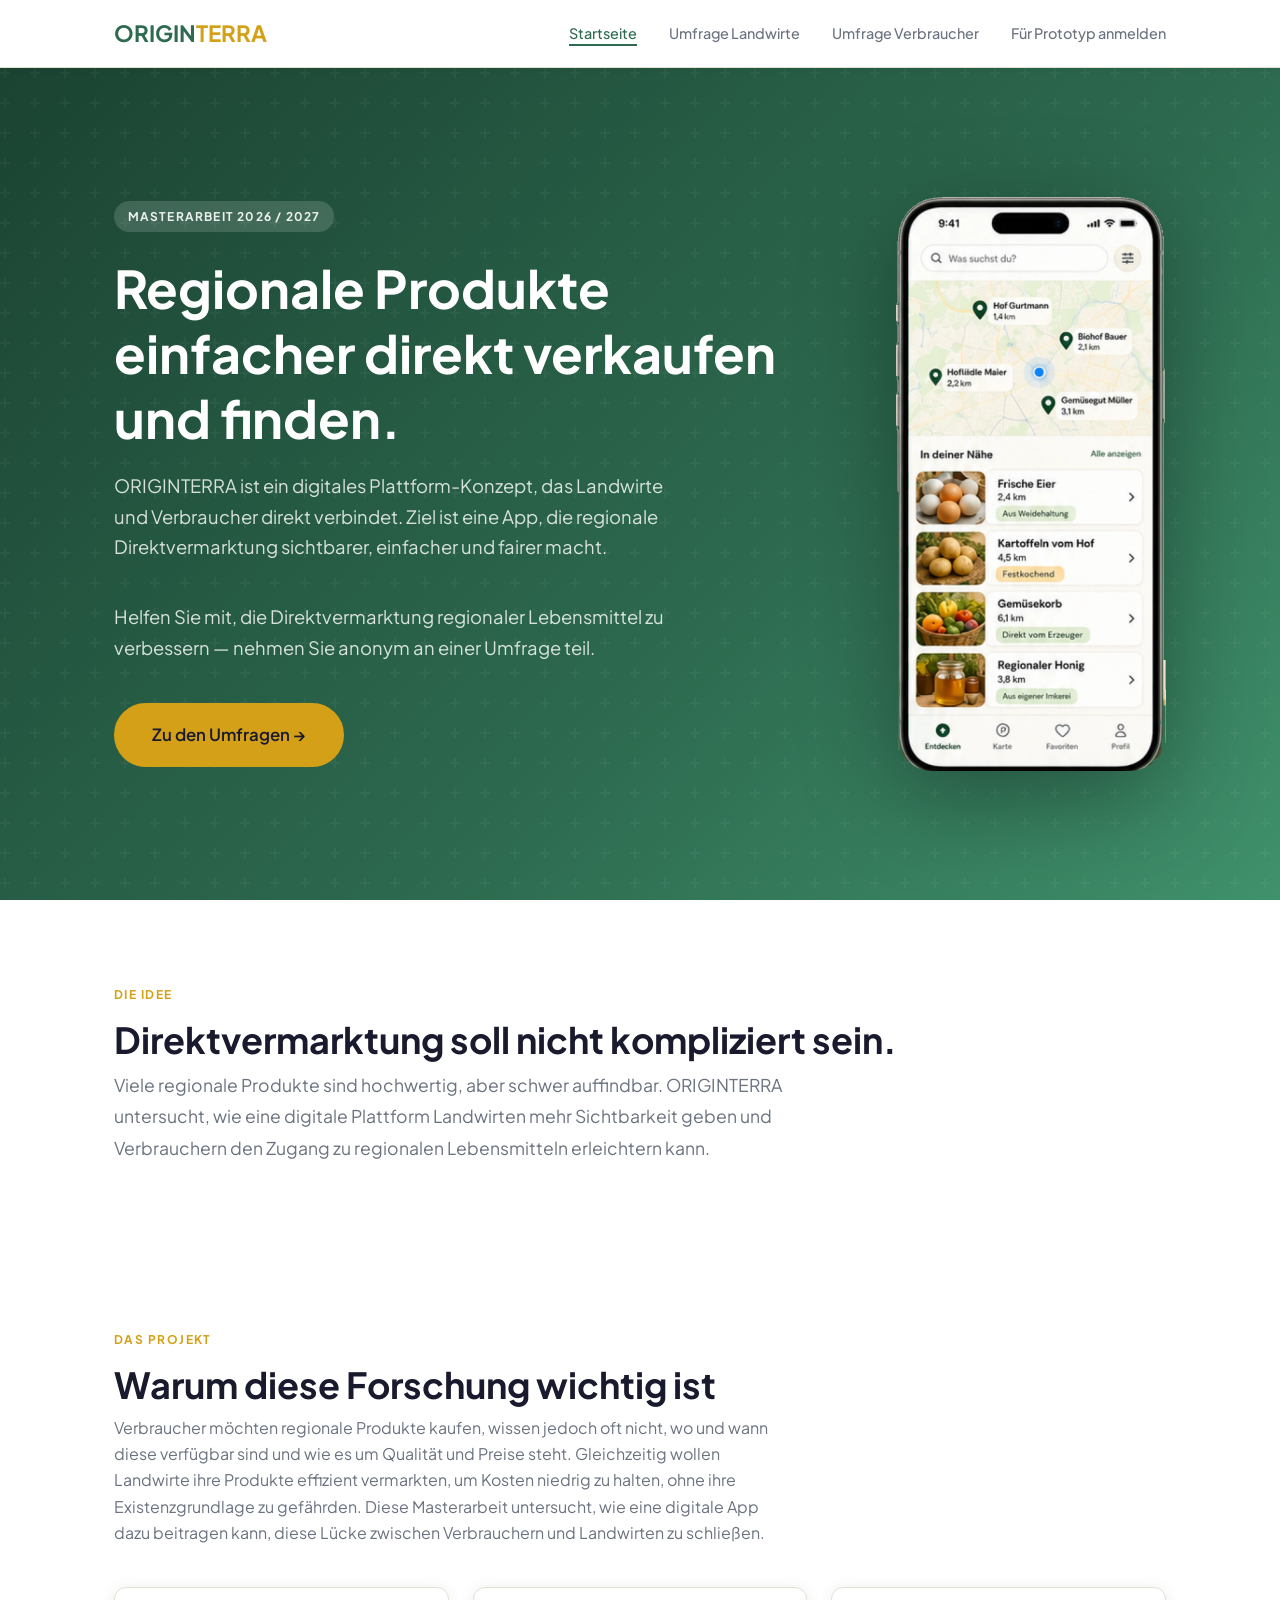
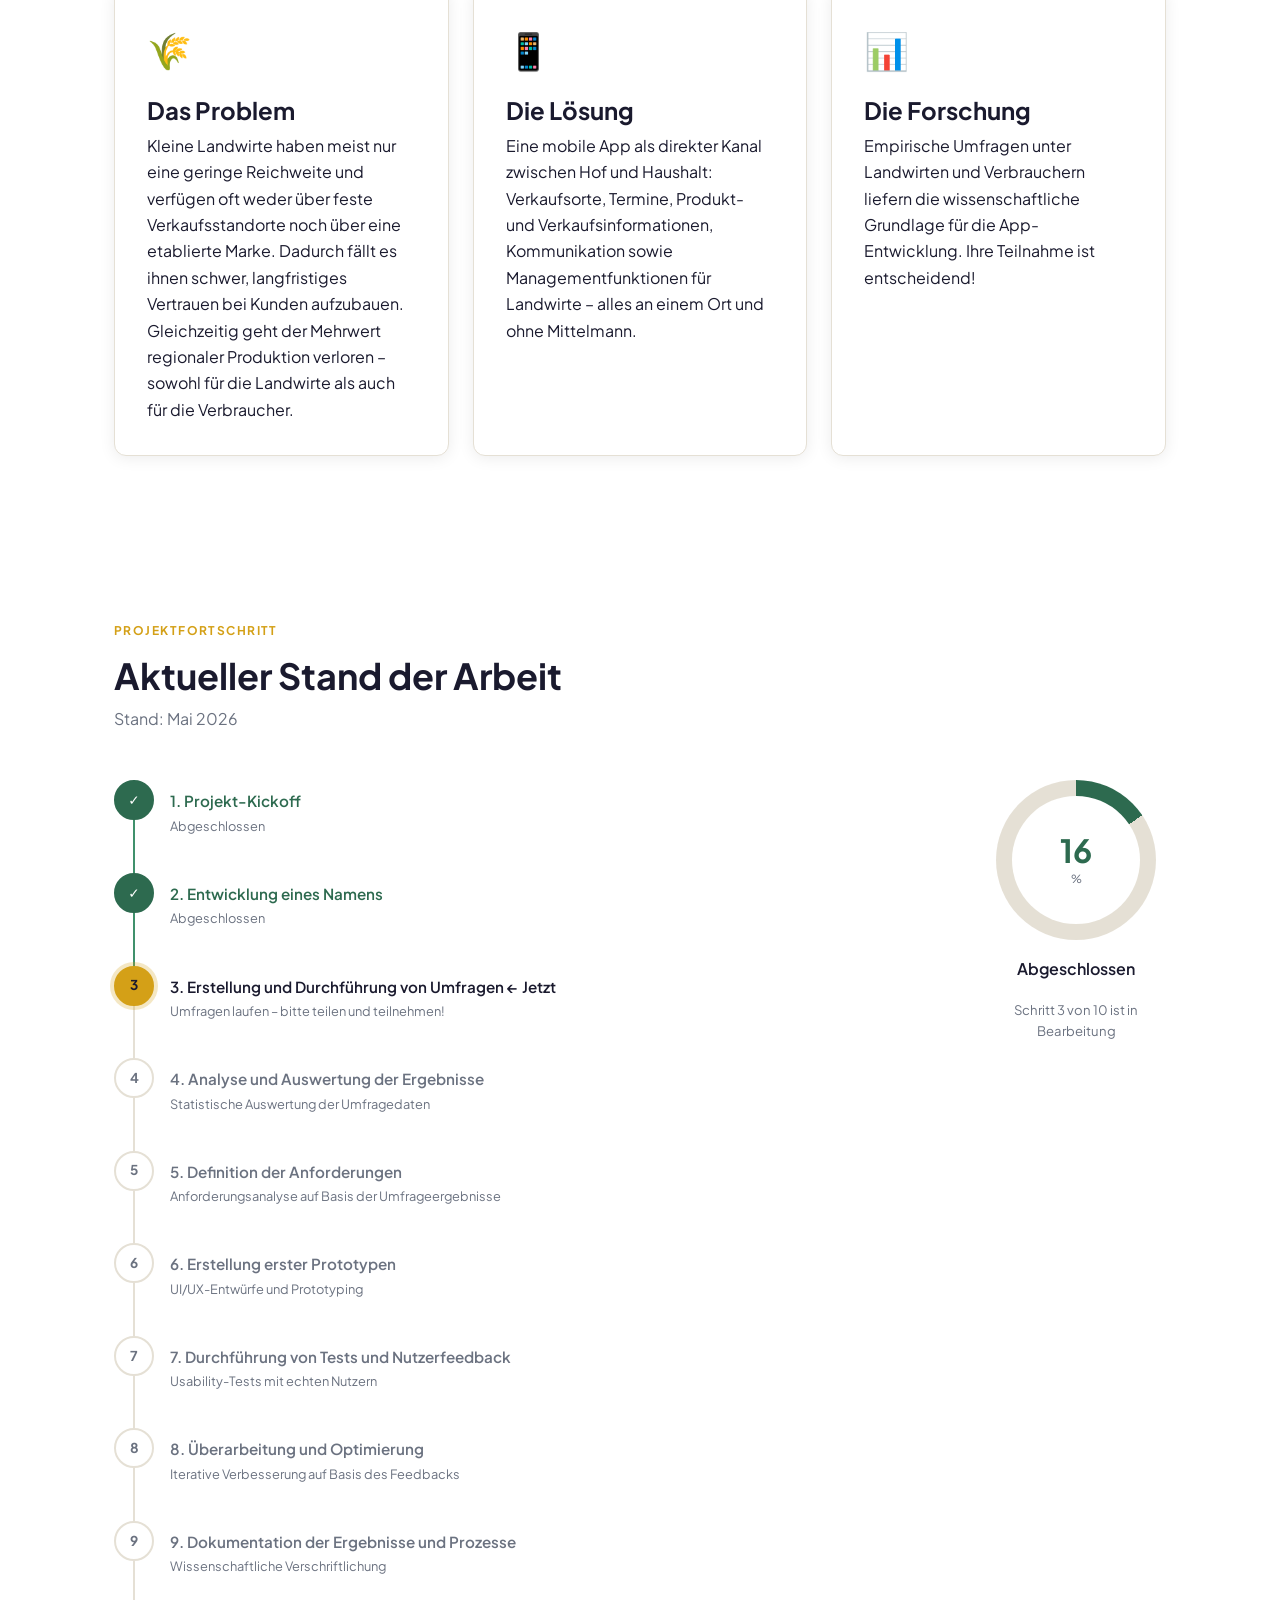
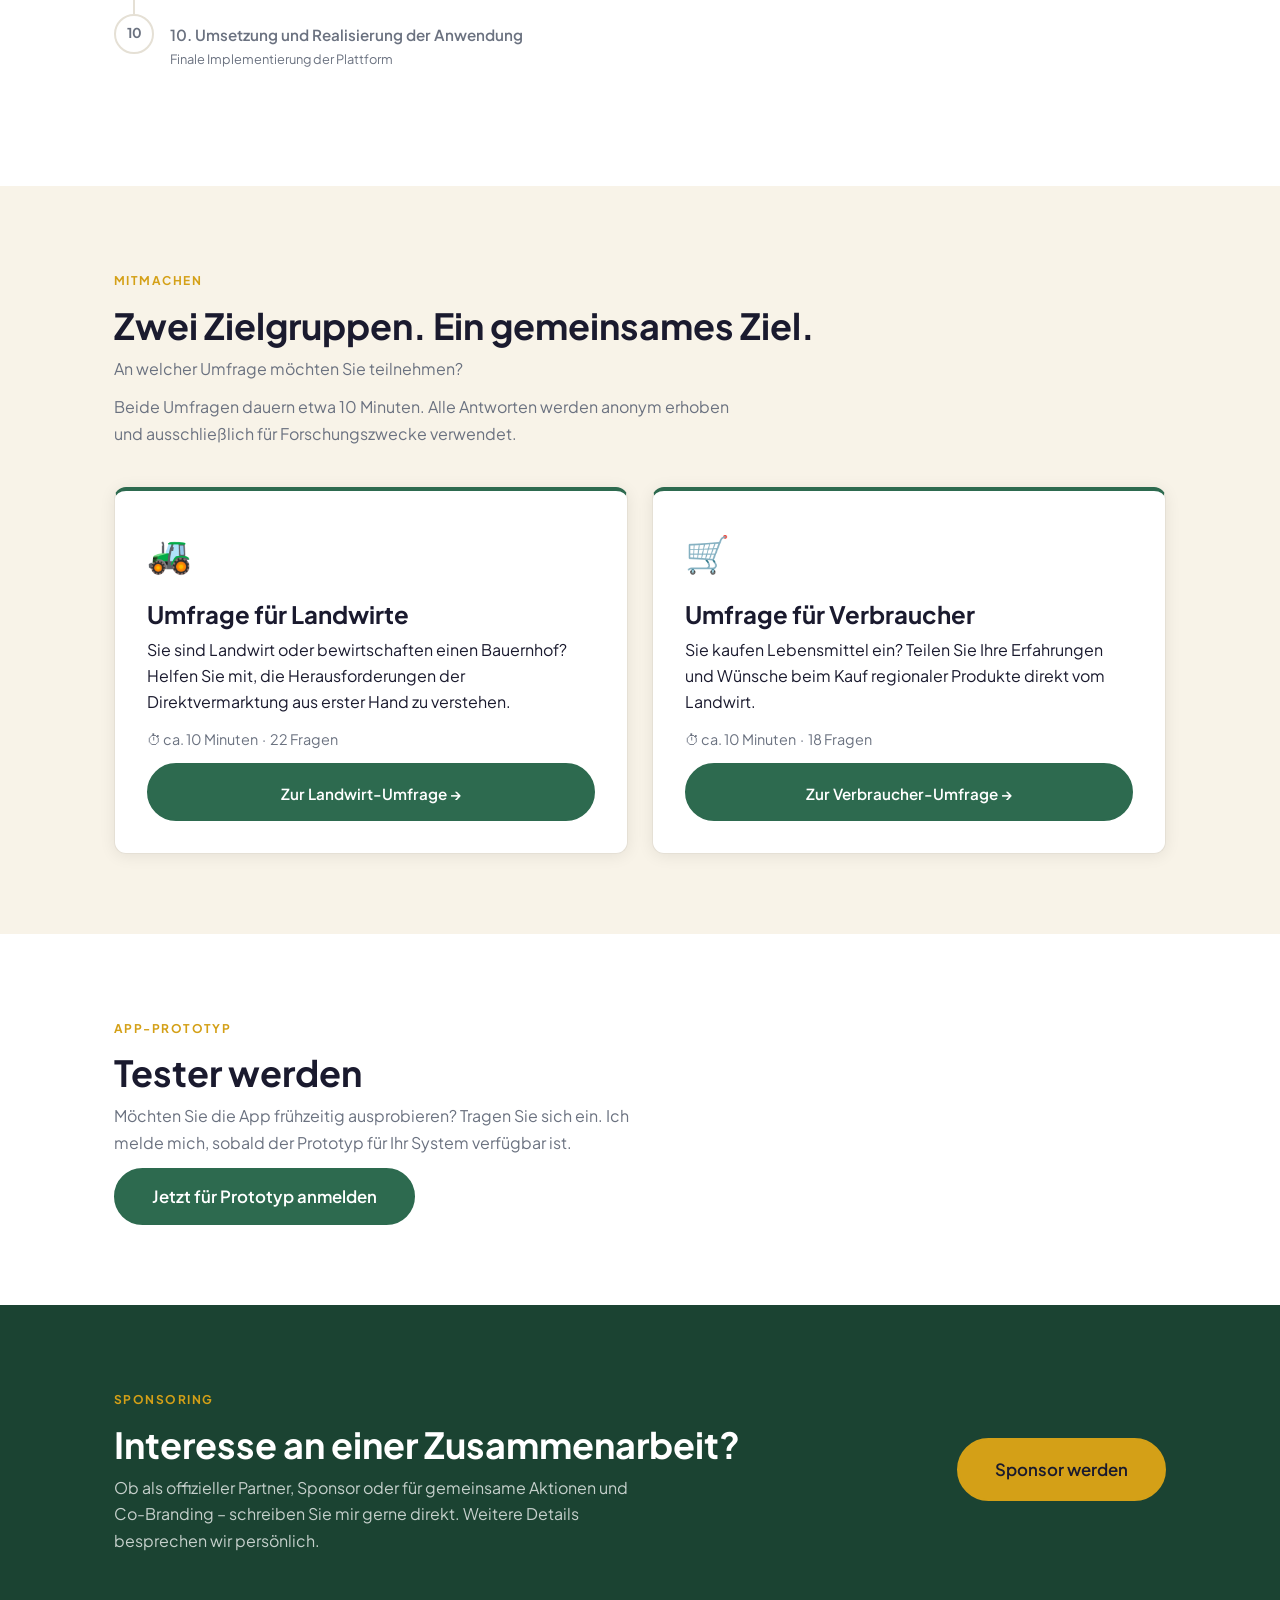
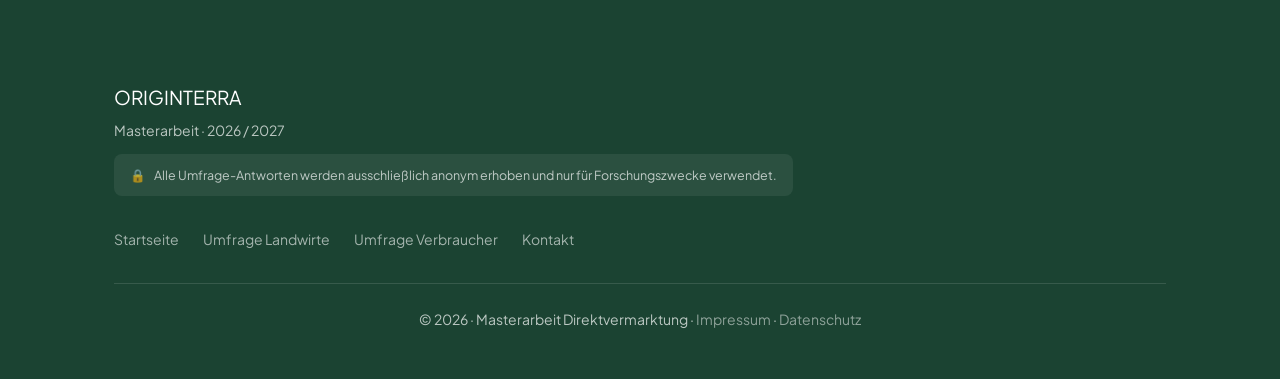
==== index.html @ 1d56ad75 "fix" ====
<!DOCTYPE html>
<html lang="de">
<head>
  <meta charset="UTF-8">
  <meta name="viewport" content="width=device-width, initial-scale=1.0">
  <meta name="description" content="Masterarbeit über eine digitale Direktvermarktungsplattform – Projektübersicht, Fortschritt und Umfragen für Landwirte und Verbraucher.">
  <meta name="robots" content="index, follow">
  <link rel="canonical" href="https://originterra.de/">
  <meta property="og:title" content="ORIGINTERRA – Direktvermarktung digital">
  <meta property="og:description" content="Forschungsprojekt: digitale Plattform für regionale Direktvermarktung zwischen Landwirten und Verbrauchern.">
  <meta property="og:url" content="https://originterra.de/">
  <meta property="og:type" content="website">
  <meta property="og:image" content="https://originterra.de/images/og-image.svg">
  <meta property="og:image:width" content="1200">
  <meta property="og:image:height" content="630">
  <meta name="twitter:card" content="summary_large_image">
  <meta name="twitter:image" content="https://originterra.de/images/og-image.svg">
  <title>ORIGINTERRA – Direktvermarktung digital</title>
  <link rel="preconnect" href="https://fonts.googleapis.com">
  <link rel="preconnect" href="https://fonts.gstatic.com" crossorigin>
  <link href="https://fonts.googleapis.com/css2?family=Plus+Jakarta+Sans:wght@400;600;700;800;900&display=swap" rel="stylesheet">
  <link rel="stylesheet" href="css/styles.css">
  <script type="application/ld+json">
  {
    "@context": "https://schema.org",
    "@type": "WebSite",
    "name": "ORIGINTERRA",
    "url": "https://originterra.de/",
    "description": "Masterarbeit über eine digitale Direktvermarktungsplattform für regionale Direktvermarktung zwischen Landwirten und Verbrauchern.",
    "inLanguage": "de",
    "author": {
      "@type": "Person",
      "name": "Dimitrij Weissbeck"
    }
  }
  </script>
</head>
<body>

<!-- ======================== NAVIGATION ======================== -->
<nav class="nav">
  <div class="container">
    <div class="nav__inner">
      <a href="index.html" class="nav__logo">ORIGIN<span>TERRA</span></a>
      <button class="nav__toggle" id="nav-toggle" aria-label="Menü öffnen" aria-expanded="false">
        <span></span><span></span><span></span>
      </button>
      <ul class="nav__links" id="nav-links" role="list">
        <li><a href="index.html" aria-current="page">Startseite</a></li>
        <li><a href="umfrage-bauern.html">Umfrage Landwirte</a></li>
        <li><a href="umfrage-konsumenten.html">Umfrage Verbraucher</a></li>
        <li><a href="#prototyp">Für Prototyp anmelden</a></li>
      </ul>
    </div>
  </div>
</nav>

<!-- ======================== HERO ======================== -->
<section class="hero">
  <div class="container">
    <div class="hero__inner">
      <div class="hero__content">
        <span class="hero__label">Masterarbeit 2026 / 2027</span>
        <h1 class="hero__title">Regionale Produkte einfacher direkt verkaufen und finden.</h1>
        <p class="hero__subtitle">
          ORIGINTERRA ist ein digitales Plattform-Konzept, das Landwirte und Verbraucher direkt verbindet.
          Ziel ist eine App, die regionale Direktvermarktung sichtbarer, einfacher und fairer macht.
        </p>
        <p class="hero__subtitle">
          Helfen Sie mit, die Direktvermarktung regionaler Lebensmittel zu verbessern —
          nehmen Sie anonym an einer Umfrage teil.
        </p>
        <div class="hero__cta">
          <a href="#umfragen" class="btn btn--accent btn--lg">Zu den Umfragen →</a>
        </div>
      </div>
      <div class="hero__mockup">
        <img src="images/image.png" alt="App-Prototyp: Kartenansicht mit nahegelegenen Höfen und Produktliste" loading="eager" fetchpriority="high" decoding="async">
      </div>
    </div>
  </div>
</section>

<!-- ======================== DIE IDEE ======================== -->
<section class="section section--alt" id="idee">
  <div class="container">
    <span class="section-label">Die Idee</span>
    <h2>Direktvermarktung soll nicht kompliziert sein.</h2>
    <p style="max-width:680px; color:var(--color-text-muted); font-size:1.1rem; line-height:1.8;">
      Viele regionale Produkte sind hochwertig, aber schwer auffindbar.
      ORIGINTERRA untersucht, wie eine digitale Plattform Landwirten mehr Sichtbarkeit geben
      und Verbrauchern den Zugang zu regionalen Lebensmitteln erleichtern kann.
    </p>
  </div>
</section>

<!-- ======================== PROJEKT ======================== -->
<section class="section section--alt" id="projekt">
  <div class="container">
    <span class="section-label">Das Projekt</span>
    <h2>Warum diese Forschung wichtig ist</h2>
    <p style="max-width:680px; color: var(--color-text-muted);">
      Verbraucher möchten regionale Produkte kaufen, wissen jedoch oft nicht, 
      wo und wann diese verfügbar sind und wie es um Qualität und Preise steht. 
      Gleichzeitig wollen Landwirte ihre Produkte effizient vermarkten, 
      um Kosten niedrig zu halten, ohne ihre Existenzgrundlage zu gefährden. 
      Diese Masterarbeit untersucht, wie eine digitale App dazu beitragen kann, 
      diese Lücke zwischen Verbrauchern und Landwirten zu schließen.
    </p>
    <div class="card-grid">
      <div class="card">
        <span class="card__icon">🌾</span>
        <h3 class="card__title">Das Problem</h3>
        <p>Kleine Landwirte haben meist nur eine geringe Reichweite und verfügen oft weder über feste Verkaufsstandorte noch über eine etablierte Marke. Dadurch fällt es ihnen schwer, langfristiges Vertrauen bei Kunden aufzubauen. Gleichzeitig geht der Mehrwert regionaler Produktion verloren – sowohl für die Landwirte als auch für die Verbraucher.</p>
      </div>
      <div class="card">
        <span class="card__icon">📱</span>
        <h3 class="card__title">Die Lösung</h3>
        <p>Eine mobile App als direkter Kanal zwischen Hof und Haushalt: 
          Verkaufsorte, Termine, Produkt- und Verkaufsinformationen, 
          Kommunikation sowie Managementfunktionen für Landwirte – 
          alles an einem Ort und ohne Mittelmann.</p>
      </div>
      <div class="card">
        <span class="card__icon">📊</span>
        <h3 class="card__title">Die Forschung</h3>
        <p>Empirische Umfragen unter Landwirten und Verbrauchern liefern die wissenschaftliche Grundlage für die App-Entwicklung. Ihre Teilnahme ist entscheidend!</p>
      </div>
    </div>
  </div>
</section>

<!-- ======================== FORTSCHRITT ======================== -->
<section class="section section--alt" id="fortschritt">
  <div class="container">
    <span class="section-label">Projektfortschritt</span>
    <h2>Aktueller Stand der Arbeit</h2>
    <p style="color: var(--color-text-muted); margin-bottom: 0;">Stand: Mai 2026</p>

    <div class="progress-wrapper">
      <!-- stepper — set is-done / is-active / (no class) on each step -->
      <div class="stepper" data-current-step="3">

        <div class="stepper__step is-done">
          <div class="stepper__circle">✓</div>
          <div class="stepper__body">
            <div class="stepper__label">1. Projekt-Kickoff</div>
            <div class="stepper__note">Abgeschlossen</div>
          </div>
        </div>

        <div class="stepper__step is-done">
          <div class="stepper__circle">✓</div>
          <div class="stepper__body">
            <div class="stepper__label">2. Entwicklung eines Namens</div>
            <div class="stepper__note">Abgeschlossen</div>
          </div>
        </div>

        <div class="stepper__step is-active">
          <div class="stepper__circle">3</div>
          <div class="stepper__body">
            <div class="stepper__label">3. Erstellung und Durchführung von Umfragen ← Jetzt</div>
            <div class="stepper__note">Umfragen laufen – bitte teilen und teilnehmen!</div>
          </div>
        </div>

        <div class="stepper__step">
          <div class="stepper__circle">4</div>
          <div class="stepper__body">
            <div class="stepper__label">4. Analyse und Auswertung der Ergebnisse</div>
            <div class="stepper__note">Statistische Auswertung der Umfragedaten</div>
          </div>
        </div>

        <div class="stepper__step">
          <div class="stepper__circle">5</div>
          <div class="stepper__body">
            <div class="stepper__label">5. Definition der Anforderungen</div>
            <div class="stepper__note">Anforderungsanalyse auf Basis der Umfrageergebnisse</div>
          </div>
        </div>

        <div class="stepper__step">
          <div class="stepper__circle">6</div>
          <div class="stepper__body">
            <div class="stepper__label">6. Erstellung erster Prototypen</div>
            <div class="stepper__note">UI/UX-Entwürfe und Prototyping</div>
          </div>
        </div>

        <div class="stepper__step">
          <div class="stepper__circle">7</div>
          <div class="stepper__body">
            <div class="stepper__label">7. Durchführung von Tests und Nutzerfeedback</div>
            <div class="stepper__note">Usability-Tests mit echten Nutzern</div>
          </div>
        </div>

        <div class="stepper__step">
          <div class="stepper__circle">8</div>
          <div class="stepper__body">
            <div class="stepper__label">8. Überarbeitung und Optimierung</div>
            <div class="stepper__note">Iterative Verbesserung auf Basis des Feedbacks</div>
          </div>
        </div>

        <div class="stepper__step">
          <div class="stepper__circle">9</div>
          <div class="stepper__body">
            <div class="stepper__label">9. Dokumentation der Ergebnisse und Prozesse</div>
            <div class="stepper__note">Wissenschaftliche Verschriftlichung</div>
          </div>
        </div>

        <div class="stepper__step">
          <div class="stepper__circle">10</div>
          <div class="stepper__body">
            <div class="stepper__label">10. Umsetzung und Realisierung der Anwendung</div>
            <div class="stepper__note">Finale Implementierung der Plattform</div>
          </div>
        </div>

      </div>

      <!-- radial progress circle — set data-progress to current % -->
      <div class="progress-circle-wrap">
        <div class="progress-circle" data-progress="20" style="--pct: 20%">
          <div class="progress-circle__text">
            <div class="progress-circle__num">20</div>
            <span class="progress-circle__sub">%</span>
          </div>
        </div>
        <div class="progress-circle__label">Abgeschlossen</div>
        <p style="font-size:0.82rem; color:var(--color-text-muted); text-align:center; max-width:160px;">
          Schritt 3 von 10 ist in Bearbeitung
        </p>
      </div>

    </div>
  </div>
</section>

<!-- ======================== UMFRAGEN ======================== -->
<section class="section" id="umfragen">
  <div class="container">
    <span class="section-label">Mitmachen</span>
    <h2>Zwei Zielgruppen. Ein gemeinsames Ziel.</h2>
    <p style="max-width:620px; color:var(--color-text-muted);">
      An welcher Umfrage möchten Sie teilnehmen?
    </p>
    <p style="max-width:620px; color:var(--color-text-muted);">
      Beide Umfragen dauern etwa 10&nbsp;Minuten. Alle Antworten werden anonym erhoben 
      und ausschließlich für Forschungszwecke verwendet.
    </p>

    <div class="card-grid card-grid--2">

      <div class="card card--survey">
        <span class="card__icon">🚜</span>
        <h3 class="card__title">Umfrage für Landwirte</h3>
        <p>Sie sind Landwirt oder bewirtschaften einen Bauernhof? Helfen Sie mit, die Herausforderungen der Direktvermarktung aus erster Hand zu verstehen.</p>
        <p class="text-muted">⏱ ca. 10 Minuten &nbsp;·&nbsp; 22 Fragen</p>
        <a href="umfrage-bauern.html" class="btn btn--primary mt-2">Zur Landwirt-Umfrage →</a>
      </div>

      <div class="card card--survey">
        <span class="card__icon">🛒</span>
        <h3 class="card__title">Umfrage für Verbraucher</h3>
        <p>Sie kaufen Lebensmittel ein? Teilen Sie Ihre Erfahrungen und Wünsche beim Kauf regionaler Produkte direkt vom Landwirt.</p>
        <p class="text-muted">⏱ ca. 10 Minuten &nbsp;·&nbsp; 18 Fragen</p>
        <a href="umfrage-konsumenten.html" class="btn btn--primary mt-2">Zur Verbraucher-Umfrage →</a>
      </div>

    </div>
  </div>
</section>

<!-- ======================== PROTOTYP TESTEN ======================== -->
<section class="section section--alt" id="prototyp">
  <div class="container">
    <span class="section-label">App-Prototyp</span>
    <h2>Tester werden</h2>
    <p style="color:var(--color-text-muted); max-width:560px;">
      Möchten Sie die App frühzeitig ausprobieren? Tragen Sie sich ein.
      Ich melde mich, sobald der Prototyp für Ihr System verfügbar ist.
    </p>
    <button id="btn-prototyp" class="btn btn--primary btn--lg">Jetzt für Prototyp anmelden</button>
  </div>
</section>

<!-- MODAL: Prototyp anmelden -->
<div class="modal-overlay" id="modal-prototyp" role="dialog" aria-modal="true" aria-labelledby="modal-prototyp-title">
  <div class="modal" style="max-width:440px; width:100%; max-height:90vh; overflow-y:auto;">
    <div class="modal__icon">📱</div>
    <h2 class="modal__title" id="modal-prototyp-title">Prototyp testen</h2>
    <p style="color:var(--color-text-muted); font-size:0.9rem; margin-bottom:1.5rem;">
      Wählen Sie Ihr System und geben Sie Ihre E-Mail-Adresse ein.
    </p>

    <form id="prototyp-form">
      <div class="form-group" style="text-align:left; margin-bottom:1.25rem;">
        <label class="question" style="margin-bottom:0.5rem; display:block;">System</label>
        <div class="radio-group">
          <label class="radio-option"><input type="radio" name="pt_system" value="Android" required> Android</label>
          <label class="radio-option"><input type="radio" name="pt_system" value="iOS"> iOS</label>
          <label class="radio-option"><input type="radio" name="pt_system" value="Web"> Web</label>
        </div>
      </div>

      <div class="form-group" style="text-align:left; margin-bottom:1.25rem;">
        <label class="question" for="pt_email" style="margin-bottom:0.4rem; display:block;">E-Mail-Adresse</label>
        <input type="email" id="pt_email" name="pt_email" required placeholder="name@beispiel.de" style="width:100%;">
      </div>

      <div style="background:#f5f7f2; border-radius:8px; padding:0.9rem 1rem; margin-bottom:1.25rem; text-align:left;">
        <p style="font-size:0.8rem; font-weight:600; margin-bottom:0.4rem; color:var(--color-primary);">Hinweis zur E-Mail-Adresse und Einverständnis</p>
        <p style="font-size:0.78rem; line-height:1.6; color:var(--color-text-muted); margin:0;">
          Falls Sie sich freiwillig als Testperson anmelden und Ihre E-Mail-Adresse angeben, wird diese ausschließlich verwendet, um Sie bezüglich des App-Tests oder weiterer Informationen zum Projekt zu kontaktieren.<br><br>
          Die E-Mail-Adresse wird vertraulich behandelt, nicht an Dritte weitergegeben und nicht zu Werbezwecken genutzt. Nach Abschluss des Projekts werden die Kontaktdaten gelöscht.<br><br>
          Durch das Absenden Ihrer E-Mail-Adresse erklären Sie sich mit der beschriebenen Verarbeitung Ihrer Daten einverstanden.
        </p>
      </div>

      <div id="prototyp-msg" style="display:none; font-size:0.88rem; margin-bottom:1rem;"></div>

      <div class="modal__actions">
        <button type="submit" id="btn-prototyp-submit" class="btn btn--primary btn--lg">Anmelden</button>
        <button type="button" class="btn btn--outline" id="btn-prototyp-close">Abbrechen</button>
      </div>
    </form>
  </div>
</div>

<!-- ======================== SPONSOR TEASER ======================== -->
<section class="section section--dark">
  <div class="container" style="display:flex; flex-wrap:wrap; gap:2rem; align-items:center; justify-content:space-between;">
    <div>
      <span class="section-label" style="color:var(--color-accent);">Sponsoring</span>
      <h2 style="color:#fff;">Interesse an einer Zusammenarbeit?</h2>
      <p style="color:rgba(255,255,255,0.75); max-width:540px;">
        Ob als offizieller Partner, Sponsor oder für gemeinsame Aktionen und Co-Branding – schreiben Sie mir gerne direkt. 
        Weitere Details besprechen wir persönlich.
      </p>
    </div>
    <div>
      <a href="kontakt.html" class="btn btn--accent btn--lg" style="white-space:nowrap;">Sponsor werden</a>
    </div>
  </div>
</section>

<!-- ======================== FOOTER ======================== -->
<footer class="footer">
  <div class="container">
    <div class="footer__inner">
      <div>
        <div class="footer__brand">ORIGINTERRA</div>
        <p>Masterarbeit · 2026 / 2027</p>
        <div class="footer__storage-note">
          Alle Umfrage-Antworten werden ausschließlich anonym erhoben 
          und nur für Forschungszwecke verwendet.
        </div>
      </div>
      <div>
        <div class="footer__links">
          <a href="index.html">Startseite</a>
          <a href="umfrage-bauern.html">Umfrage Landwirte</a>
          <a href="umfrage-konsumenten.html">Umfrage Verbraucher</a>
          <a href="kontakt.html#kontakt">Kontakt</a>
        </div>
      </div>
    </div>
    <div class="footer__copy">
      &copy; 2026 · Masterarbeit Direktvermarktung ·
      <a href="impressum.html" style="color: rgba(255,255,255,0.5);">Impressum</a> ·
      <a href="datenschutz.html" style="color: rgba(255,255,255,0.5);">Datenschutz</a>
    </div>
  </div>
</footer>

<script src="js/survey.js"></script>
<script src="js/progress.js"></script>
<script>
  // nav toggle
  (function() {
    var btn = document.getElementById('nav-toggle');
    var nav = document.getElementById('nav-links');
    if (!btn || !nav) return;
    btn.addEventListener('click', function() {
      var open = nav.classList.toggle('is-open');
      btn.setAttribute('aria-expanded', open);
    });
    nav.querySelectorAll('a').forEach(function(a) {
      a.addEventListener('click', function() {
        nav.classList.remove('is-open');
        btn.setAttribute('aria-expanded', 'false');
      });
    });
    document.addEventListener('click', function(e) {
      if (!nav.contains(e.target) && !btn.contains(e.target)) {
        nav.classList.remove('is-open');
        btn.setAttribute('aria-expanded', 'false');
      }
    });
  })();

  // Prototyp-Modal
  (function() {
    var scriptUrl = 'https://script.google.com/macros/s/AKfycbzsU6aXKHxBD-zOSlPrZ03-IOYxxmXMdf_MOlKKawsFxzFUNCRF__MIQUPc_eoDU5dC/exec';
    var modal    = document.getElementById('modal-prototyp');
    var openBtn  = document.getElementById('btn-prototyp');
    var closeBtn = document.getElementById('btn-prototyp-close');
    var form     = document.getElementById('prototyp-form');
    var submitBtn= document.getElementById('btn-prototyp-submit');
    var msgEl    = document.getElementById('prototyp-msg');

    function openModal() { modal.classList.add('is-open'); }

    // Modal automatisch öffnen wenn ?testen=1 in der URL
    if (new URLSearchParams(window.location.search).get('testen') === '1') {
      openModal();
      history.replaceState(null, '', window.location.pathname);
    }

    function closeModal() {
      modal.classList.remove('is-open');
      form.reset();
      msgEl.style.display = 'none';
      submitBtn.disabled = false;
      submitBtn.textContent = 'Anmelden';
    }

    if (openBtn)  openBtn.addEventListener('click', openModal);
    if (closeBtn) closeBtn.addEventListener('click', closeModal);
    modal.addEventListener('click', function(e) { if (e.target === modal) closeModal(); });

    form.addEventListener('submit', function(e) {
      e.preventDefault();
      var system = form.querySelector('input[name="pt_system"]:checked');
      var email  = document.getElementById('pt_email').value.trim();
      if (!system) { msgEl.textContent = 'Bitte wählen Sie ein System.'; msgEl.style.display = 'block'; return; }
      if (!email)  { msgEl.textContent = 'Bitte geben Sie Ihre E-Mail-Adresse ein.'; msgEl.style.display = 'block'; return; }

      submitBtn.disabled = true;
      submitBtn.textContent = 'Wird gespeichert …';

      var payload = JSON.stringify({
        surveyId: 'prototyp-tester',
        response: { pt_system: system.value, pt_email: email, _timestamp: new Date().toISOString() }
      });

      fetch(scriptUrl, { method: 'POST', headers: { 'Content-Type': 'text/plain' }, body: payload, redirect: 'follow' })
        .then(function() {
          msgEl.innerHTML = '✅ Vielen Dank! Ich melde mich, sobald der Prototyp verfügbar ist.';
          msgEl.style.color = 'var(--color-primary)';
          msgEl.style.display = 'block';
          submitBtn.style.display = 'none';
          closeBtn.textContent = 'Schließen';
        })
        .catch(function() {
          msgEl.textContent = '⚠️ Fehler beim Senden. Bitte versuchen Sie es erneut.';
          msgEl.style.display = 'block';
          submitBtn.disabled = false;
          submitBtn.textContent = 'Anmelden';
        });
    });
  })();
</script>
</body>
</html>
---- css/styles.css ----
/* ============================================================
   GLOBAL TOKENS
   ============================================================ */
:root {
  --color-primary:       #2D6A4F;
  --color-primary-light: #40916C;
  --color-primary-dark:  #1B4332;
  --color-accent:        #D4A017;
  --color-accent-dark:   #B8860B;
  --color-bg:            #F8F3E8;
  --color-surface:       #FFFFFF;
  --color-surface-alt:   #F0EBE0;
  --color-text:          #1A1A2E;
  --color-text-muted:    #6B7280;
  --color-border:        #E5E0D5;
  --color-success:       #2D6A4F;
  --font-heading:        'Plus Jakarta Sans', system-ui, -apple-system, sans-serif;
  --font-body:           'Plus Jakarta Sans', system-ui, -apple-system, sans-serif;
  --radius:              12px;
  --radius-sm:           8px;
  --shadow:              0 2px 16px rgba(0,0,0,0.08);
  --shadow-md:           0 4px 24px rgba(0,0,0,0.12);
  --max-width:           1100px;
  --nav-height:          68px;
}

/* ============================================================
   RESET & BASE
   ============================================================ */
*, *::before, *::after { box-sizing: border-box; margin: 0; padding: 0; }

html { font-size: 16px; scroll-behavior: smooth; }

body {
  font-family: var(--font-body);
  background: var(--color-bg);
  color: var(--color-text);
  line-height: 1.65;
  min-height: 100vh;
}

img { max-width: 100%; height: auto; display: block; }
a { color: var(--color-primary); text-decoration: none; }
a:hover { text-decoration: underline; }
ul { list-style: none; }

/* ============================================================
   TYPOGRAPHY
   ============================================================ */
h1, h2, h3, h4 {
  font-family: var(--font-heading);
  line-height: 1.25;
  color: var(--color-text);
}
h1 { font-size: clamp(2rem, 5vw, 3.25rem); }
h2 { font-size: clamp(1.5rem, 3vw, 2.25rem); margin-bottom: 0.5rem; }
h3 { font-size: clamp(1.15rem, 2vw, 1.5rem); margin-bottom: 0.35rem; }
p  { margin-bottom: 0.75rem; }
p:last-child { margin-bottom: 0; }

.text-muted  { color: var(--color-text-muted); font-size: 0.9rem; }
.text-center { text-align: center; }

/* ============================================================
   LAYOUT
   ============================================================ */
.container {
  width: min(var(--max-width), 100%);
  margin-inline: auto;
  padding-inline: 1.5rem;
}

.section {
  padding-block: 5rem;
}
.section--alt {
  background: var(--color-surface);
}
.section--dark {
  background: var(--color-primary-dark);
  color: #fff;
}
.section--dark h2,
.section--dark h3,
.section--dark p { color: inherit; }

.section-label {
  display: inline-block;
  font-size: 0.75rem;
  font-weight: 700;
  letter-spacing: 0.12em;
  text-transform: uppercase;
  color: var(--color-accent);
  margin-bottom: 0.75rem;
}

/* ============================================================
   GRID CARDS
   ============================================================ */
.card-grid {
  display: grid;
  grid-template-columns: repeat(auto-fit, minmax(280px, 1fr));
  gap: 1.5rem;
  margin-top: 2.5rem;
}
.card-grid--2 { grid-template-columns: repeat(auto-fit, minmax(320px, 1fr)); }

.card {
  background: var(--color-surface);
  border-radius: var(--radius);
  padding: 2rem;
  box-shadow: var(--shadow);
  border: 1px solid var(--color-border);
  transition: transform 0.2s, box-shadow 0.2s;
}
.card:hover { transform: translateY(-3px); box-shadow: var(--shadow-md); }

.card__icon {
  font-size: 2.25rem;
  margin-bottom: 1rem;
  display: block;
}
.card__title { margin-bottom: 0.5rem; }

.card--survey {
  border-top: 4px solid var(--color-primary);
  display: flex;
  flex-direction: column;
}
.card--survey .btn { margin-top: auto; padding-top: 1rem; }
.survey-count {
  font-size: 0.8rem;
  color: var(--color-text-muted);
  margin-top: 0.75rem;
}
.survey-count strong { color: var(--color-primary); }

/* ============================================================
   BUTTONS
   ============================================================ */
.btn {
  display: inline-flex;
  align-items: center;
  justify-content: center;
  gap: 0.5rem;
  padding: 0.75rem 1.75rem;
  border-radius: 100px;
  font-family: var(--font-body);
  font-size: 0.95rem;
  font-weight: 600;
  cursor: pointer;
  border: 2px solid transparent;
  transition: background 0.2s, color 0.2s, border-color 0.2s, transform 0.15s;
  text-decoration: none;
  white-space: nowrap;
}
.btn:hover { transform: translateY(-1px); text-decoration: none; }
.btn:active { transform: translateY(0); }

.btn--primary {
  background: var(--color-primary);
  color: #fff;
  border-color: var(--color-primary);
}
.btn--primary:hover { background: var(--color-primary-light); border-color: var(--color-primary-light); }

.btn--accent {
  background: var(--color-accent);
  color: var(--color-text);
  border-color: var(--color-accent);
}
.btn--accent:hover { background: var(--color-accent-dark); border-color: var(--color-accent-dark); }

.btn--outline {
  background: transparent;
  color: var(--color-primary);
  border-color: var(--color-primary);
}
.btn--outline:hover { background: var(--color-primary); color: #fff; }

.btn--outline-white {
  background: transparent;
  color: #fff;
  border-color: rgba(255,255,255,0.6);
}
.btn--outline-white:hover { background: rgba(255,255,255,0.15); border-color: #fff; }

.btn--lg { padding: 1rem 2.25rem; font-size: 1.05rem; }
.btn--sm { padding: 0.5rem 1rem; font-size: 0.85rem; }
.btn--full { width: 100%; }
.btn--pill { border-radius: 100px; }

/* ============================================================
   NAVIGATION
   ============================================================ */
.nav {
  position: sticky;
  top: 0;
  z-index: 100;
  height: var(--nav-height);
  background: var(--color-surface);
  border-bottom: 1px solid var(--color-border);
  box-shadow: 0 1px 8px rgba(0,0,0,0.06);
  display: flex;
  align-items: center;
}

.nav__inner {
  display: flex;
  align-items: center;
  justify-content: space-between;
  width: 100%;
}

.nav__logo {
  font-family: var(--font-heading);
  font-size: 1.4rem;
  font-weight: 700;
  color: var(--color-primary);
  text-decoration: none;
}
.nav__logo span { color: var(--color-accent); }

.nav__links {
  display: flex;
  align-items: center;
  gap: 2rem;
}
.nav__links a {
  font-size: 0.9rem;
  font-weight: 500;
  color: var(--color-text-muted);
  transition: color 0.2s;
}
.nav__links a:hover,
.nav__links a[aria-current="page"] {
  color: var(--color-primary);
  text-decoration: none;
}.nav__links a[aria-current="page"] {
  border-bottom: 2px solid var(--color-primary);
  padding-bottom: 2px;
}

/* hamburger — checkbox hack */
.nav__toggle {
  display: none;
  background: none;
  border: none;
  cursor: pointer;
  padding: 4px;
  flex-direction: column;
  gap: 5px;
}
.nav__toggle span {
  display: block;
  width: 24px;
  height: 2px;
  background: var(--color-text);
  border-radius: 2px;
  transition: transform 0.2s, opacity 0.2s;
}

@media (max-width: 768px) {
  .nav__toggle { display: flex; }

  .nav__links {
    position: fixed;
    inset: var(--nav-height) 0 0 0;
    background: var(--color-surface);
    flex-direction: column;
    align-items: flex-start;
    padding: 2rem 1.5rem;
    gap: 1.5rem;
    transform: translateX(100%);
    transition: transform 0.3s;
    border-top: 1px solid var(--color-border);
    font-size: 1.1rem;
    z-index: 200;
  }
  .nav__links.is-open { transform: translateX(0); }
  .nav__links a { font-size: 1.1rem; }
}

/* ============================================================
   HERO
   ============================================================ */
.hero {
  min-height: calc(100vh - var(--nav-height));
  background: linear-gradient(135deg, var(--color-primary-dark) 0%, var(--color-primary) 60%, var(--color-primary-light) 100%);
  display: flex;
  align-items: center;
  position: relative;
  overflow: hidden;
  padding-block: 5rem;
}

.hero::before {
  content: '';
  position: absolute;
  inset: 0;
  background: url("data:image/svg+xml,%3Csvg width='60' height='60' viewBox='0 0 60 60' xmlns='http://www.w3.org/2000/svg'%3E%3Cg fill='none' fill-rule='evenodd'%3E%3Cg fill='%23ffffff' fill-opacity='0.04'%3E%3Cpath d='M36 34v-4h-2v4h-4v2h4v4h2v-4h4v-2h-4zm0-30V0h-2v4h-4v2h4v4h2V6h4V4h-4zM6 34v-4H4v4H0v2h4v4h2v-4h4v-2H6zM6 4V0H4v4H0v2h4v4h2V6h4V4H6z'/%3E%3C/g%3E%3C/g%3E%3C/svg%3E");
  pointer-events: none;
}

.hero__inner {
  position: relative;
  z-index: 1;
  display: flex;
  align-items: center;
  gap: 3rem;
}
.hero__content {
  flex: 1;
  min-width: 0;
}
.hero__mockup {
  flex-shrink: 0;
  width: 270px;
}
.hero__mockup img {
  width: 100%;
  height: auto;
  max-height: calc(100vh - var(--nav-height) - 4rem);
  object-fit: contain;
  display: block;
  filter: drop-shadow(0 24px 48px rgba(0,0,0,0.35));
}
@media (max-width: 860px) {
  .hero__inner { flex-direction: column; text-align: center; }
  .hero__cta { justify-content: center; }
  .hero__mockup { width: 220px; }
}
.hero__label {
  display: inline-block;
  background: rgba(255,255,255,0.15);
  color: rgba(255,255,255,0.9);
  font-size: 0.75rem;
  font-weight: 700;
  letter-spacing: 0.1em;
  text-transform: uppercase;
  padding: 0.35rem 0.85rem;
  border-radius: 100px;
  margin-bottom: 1.5rem;
}
.hero__title {
  color: #fff;
  margin-bottom: 1.25rem;
}
.hero__title em {
  font-style: normal;
  color: var(--color-accent);
}
.hero__subtitle {
  color: rgba(255,255,255,0.82);
  font-size: 1.15rem;
  margin-bottom: 2.5rem;
  max-width: 560px;
}
.hero__cta { display: flex; gap: 1rem; flex-wrap: wrap; }

/* ============================================================
   PROGRESS / STEPPER
   ============================================================ */
.progress-wrapper {
  display: flex;
  align-items: flex-start;
  gap: 3rem;
  margin-top: 3rem;
  flex-wrap: wrap;
}

.stepper {
  flex: 1;
  min-width: 280px;
}
.stepper__step {
  display: flex;
  align-items: flex-start;
  gap: 1rem;
  margin-bottom: 0.5rem;
  position: relative;
}
.stepper__step:not(:last-child)::before {
  content: '';
  position: absolute;
  left: 19px;
  top: 40px;
  width: 2px;
  height: calc(100% - 4px);
  background: var(--color-border);
}
.stepper__step.is-done::before  { background: var(--color-primary-light); }
.stepper__step.is-active::before { background: var(--color-border); }

.stepper__circle {
  width: 40px;
  height: 40px;
  border-radius: 50%;
  border: 2px solid var(--color-border);
  background: var(--color-surface);
  display: flex;
  align-items: center;
  justify-content: center;
  font-weight: 700;
  font-size: 0.85rem;
  flex-shrink: 0;
  color: var(--color-text-muted);
  position: relative;
  z-index: 1;
  transition: background 0.3s, border-color 0.3s, color 0.3s;
}
.stepper__step.is-done .stepper__circle {
  background: var(--color-primary);
  border-color: var(--color-primary);
  color: #fff;
}
.stepper__step.is-active .stepper__circle {
  background: var(--color-accent);
  border-color: var(--color-accent);
  color: var(--color-text);
  box-shadow: 0 0 0 4px rgba(212,160,23,0.25);
}

.stepper__body { padding-top: 8px; padding-bottom: 1.75rem; }
.stepper__label {
  font-weight: 600;
  font-size: 0.95rem;
  color: var(--color-text-muted);
}
.stepper__step.is-done  .stepper__label  { color: var(--color-primary); }
.stepper__step.is-active .stepper__label { color: var(--color-text); }
.stepper__note { font-size: 0.8rem; color: var(--color-text-muted); margin-top: 0.15rem; }

.stepper__upcoming { margin-top: 1.25rem; }
.stepper__upcoming-label { font-size: 0.72rem; font-weight: 700; letter-spacing: 0.08em; text-transform: uppercase; color: var(--color-text-muted); margin-bottom: 0.5rem; }
.stepper__upcoming-list { list-style: none; padding: 0; margin: 0; display: flex; flex-direction: column; gap: 0.3rem; }
.stepper__upcoming-list li { font-size: 0.85rem; color: var(--color-text-muted); padding-left: 1.25rem; position: relative; }
.stepper__upcoming-list li::before { content: ''; position: absolute; left: 0.3rem; top: 0.55em; width: 6px; height: 6px; border-radius: 50%; border: 1.5px solid var(--color-border); }

/* radial progress circle */
.progress-circle-wrap {
  display: flex;
  flex-direction: column;
  align-items: center;
  gap: 1rem;
  min-width: 180px;
}
.progress-circle {
  width: 160px;
  height: 160px;
  border-radius: 50%;
  background: conic-gradient(var(--color-primary) 0% var(--pct, 0%), var(--color-border) var(--pct, 0%) 100%);
  display: flex;
  align-items: center;
  justify-content: center;
  position: relative;
}
.progress-circle::before {
  content: '';
  position: absolute;
  inset: 16px;
  background: var(--color-surface);
  border-radius: 50%;
}
.progress-circle__text {
  position: relative;
  z-index: 1;
  text-align: center;
}
.progress-circle__num {
  font-family: var(--font-heading);
  font-size: 2rem;
  font-weight: 700;
  color: var(--color-primary);
  line-height: 1;
}
.progress-circle__sub {
  font-size: 0.7rem;
  color: var(--color-text-muted);
  display: block;
  margin-top: 0.2rem;
}
.progress-circle__label {
  font-weight: 600;
  color: var(--color-text);
  text-align: center;
}

/* ============================================================
   FORMS
   ============================================================ */
.form-page { max-width: 760px; margin-inline: auto; }
.form-header { margin-bottom: 2.5rem; }
.form-header .meta {
  display: flex;
  gap: 1.5rem;
  flex-wrap: wrap;
  margin-top: 1rem;
  margin-bottom: 1rem;
}
.form-header .meta span {
  font-size: 0.85rem;
  color: var(--color-text-muted);
  display: flex;
  align-items: center;
  gap: 0.35rem;
}
.privacy-note {
  background: #EEF7F3;
  border: 1px solid #B7DDD0;
  border-radius: var(--radius-sm);
  padding: 0.85rem 1.1rem;
  font-size: 0.82rem;
  color: #2D6A4F;
  display: flex;
  gap: 0.5rem;
  align-items: flex-start;
}
.privacy-note::before { content: '🔒'; flex-shrink: 0; }

/* progress bar on survey pages */
.survey-progress {
  background: var(--color-border);
  border-radius: 0;
  height: 5px;
  overflow: hidden;
}
.survey-progress__bar {
  height: 100%;
  background: linear-gradient(90deg, var(--color-primary), var(--color-primary-light));
  transition: width 0.5s ease;
}
.survey-step-label {
  background: var(--color-surface);
  border-bottom: 1px solid var(--color-border);
  text-align: center;
  font-size: 0.78rem;
  font-weight: 700;
  letter-spacing: 0.08em;
  text-transform: uppercase;
  color: var(--color-text-muted);
  padding: 0.45rem 1rem;
}

/* step navigation */
.step-nav {
  display: flex;
  align-items: center;
  justify-content: space-between;
  padding: 0.5rem 0 2.5rem;
  gap: 1rem;
}
.step-nav .btn { min-width: 120px; }

fieldset {
  border: none;
  margin-bottom: 2.5rem;
}
legend {
  font-family: var(--font-heading);
  font-size: 1.2rem;
  font-weight: 700;
  color: var(--color-primary);
  padding-bottom: 1rem;
  margin-bottom: 0.5rem;
  border-bottom: 2px solid var(--color-primary-light);
  width: 100%;
  display: block;
}

.form-group { margin-bottom: 1.5rem; }
.form-group label.question {
  display: block;
  font-weight: 600;
  margin-bottom: 0.65rem;
  font-size: 0.95rem;
}
.form-group .hint {
  font-size: 0.8rem;
  color: var(--color-text-muted);
  margin-top: -0.4rem;
  margin-bottom: 0.5rem;
}

/* Text inputs */
.form-group input[type="text"],
.form-group input[type="email"],
.form-group input[type="tel"],
.form-group input[type="number"],
.form-group select,
.form-group textarea {
  width: 100%;
  padding: 0.7rem 0.9rem;
  border: 1.5px solid var(--color-border);
  border-radius: var(--radius-sm);
  font-family: var(--font-body);
  font-size: 0.95rem;
  background: var(--color-surface);
  color: var(--color-text);
  transition: border-color 0.2s, box-shadow 0.2s;
}
.form-group input:focus,
.form-group select:focus,
.form-group textarea:focus {
  outline: none;
  border-color: var(--color-primary);
  box-shadow: 0 0 0 3px rgba(45,106,79,0.15);
}
.form-group textarea { min-height: 110px; resize: vertical; }
.form-group select { appearance: none; background-image: url("data:image/svg+xml,%3Csvg xmlns='http://www.w3.org/2000/svg' width='12' height='8' viewBox='0 0 12 8'%3E%3Cpath fill='%236B7280' d='M1 1l5 5 5-5'/%3E%3C/svg%3E"); background-repeat: no-repeat; background-position: right 0.9rem center; padding-right: 2.5rem; }

/* Radio & checkbox groups */
.radio-group,
.checkbox-group {
  display: flex;
  flex-direction: column;
  gap: 0.55rem;
}
.radio-group--inline,
.checkbox-group--inline {
  flex-direction: row;
  flex-wrap: wrap;
  gap: 0.5rem;
}

.radio-option,
.checkbox-option {
  display: flex;
  align-items: center;
  gap: 0.6rem;
  cursor: pointer;
  padding: 0.55rem 0.9rem;
  border-radius: var(--radius-sm);
  border: 1.5px solid var(--color-border);
  background: var(--color-surface);
  transition: border-color 0.15s, background 0.15s;
  user-select: none;
  font-size: 0.93rem;
}
.radio-option:hover,
.checkbox-option:hover { border-color: var(--color-primary-light); background: #F0F7F4; }

.radio-option input[type="radio"],
.checkbox-option input[type="checkbox"] {
  accent-color: var(--color-primary);
  width: 16px;
  height: 16px;
  flex-shrink: 0;
}

.radio-option:has(input:checked),
.checkbox-option:has(input:checked) {
  border-color: var(--color-primary);
  background: #EEF7F3;
}

/* char counter */
.char-counter {
  font-size: 0.78rem;
  color: var(--color-text-muted);
  text-align: right;
  margin-top: 0.25rem;
}

/* conditional hidden section */
.conditional { display: none; margin-top: 0.75rem; }
.conditional.is-visible { display: block; }

/* honeypot — off-screen, nicht per display:none (Bots erkennen das) */
.hp-field {
  position: absolute;
  left: -9999px;
  width: 1px;
  height: 1px;
  opacity: 0;
  pointer-events: none;
  overflow: hidden;
}

/* Duplikat-Hinweis */
.already-submitted-notice {
  background: #FEF3CD;
  border: 1.5px solid #F6C94E;
  border-radius: var(--radius-sm);
  padding: 1rem 1.25rem;
  font-size: 0.9rem;
  color: #7A5000;
  margin-bottom: 1.5rem;
  display: flex;
  flex-wrap: wrap;
  align-items: center;
  gap: 0.75rem;
}
.already-submitted-notice strong { color: #5A3A00; }

/* form validation errors */
.form-group.field-error .question,
.form-group.field-error legend { color: #c0392b; }
.form-group.field-error input[type="text"],
.form-group.field-error input[type="email"],
.form-group.field-error input[type="tel"],
.form-group.field-error select,
.form-group.field-error textarea { border-color: #c0392b; background: #fff8f8; }
.validation-msg { font-size: 0.8rem; color: #c0392b; margin-top: 0.3rem; }

/* ============================================================
   STAR RATING
   ============================================================ */
.star-rating {
  display: flex;
  flex-direction: row-reverse;
  gap: 0.25rem;
  width: fit-content;
}
.star-rating input { display: none; }
.star-rating label {
  font-size: 1.8rem;
  color: var(--color-border);
  cursor: pointer;
  transition: color 0.15s;
}
.star-rating label:hover,
.star-rating label:hover ~ label,
.star-rating input:checked ~ label {
  color: var(--color-accent);
}

/* ============================================================
   LIKERT SCALE
   ============================================================ */
.likert-group { display: flex; flex-direction: column; gap: 0; }

.likert-scale-legend {
  display: flex;
  justify-content: space-between;
  font-size: 0.72rem;
  color: var(--color-text-muted);
  padding: 0 0.1rem;
  margin-bottom: 0.4rem;
}

.likert-item {
  padding: 0.65rem 0;
  border-bottom: 1px solid var(--color-border);
  transition: background 0.12s;
}
.likert-item:last-child { border-bottom: none; }

.likert-item__label {
  display: block;
  font-size: 0.88rem;
  font-weight: 500;
  color: var(--color-text);
  margin-bottom: 0.6rem;
  line-height: 1.4;
}

.likert-item__scale { display: flex; gap: 0.45rem; }

.likert-btn {
  flex: 1;
  display: flex;
  align-items: center;
  justify-content: center;
  cursor: pointer;
}
.likert-btn input {
  clip: rect(0 0 0 0);
  clip-path: inset(50%);
  height: 1px;
  overflow: hidden;
  position: absolute;
  white-space: nowrap;
  width: 1px;
}
.likert-btn span {
  display: flex;
  align-items: center;
  justify-content: center;
  width: 2.5rem;
  height: 2.5rem;
  border-radius: 50%;
  border: 1.5px solid #D6D3CC;
  background: transparent;
  font-size: 0.85rem;
  font-weight: 600;
  color: #9C9488;
  transition: border-color 0.15s, background 0.15s, color 0.15s, transform 0.1s;
  user-select: none;
}
.likert-btn:hover span {
  border-color: var(--color-primary-light);
  background: #F0F7F4;
  color: var(--color-primary);
  transform: scale(1.08);
}
.likert-btn:has(input:checked) span {
  border-color: var(--color-primary);
  background: var(--color-primary);
  color: #fff;
  transform: scale(1.1);
  box-shadow: 0 2px 8px rgba(45,106,79,0.22);
}
.likert-btn:has(input:focus-visible) span {
  box-shadow: 0 0 0 3px rgba(45,106,79,0.25);
}

@media (min-width: 600px) {
  .likert-item {
    display: flex;
    align-items: center;
    gap: 1.25rem;
    padding: 0.55rem 0;
  }
  .likert-item__label {
    flex: 0 0 210px;
    margin-bottom: 0;
  }
  .likert-item__scale { flex: 1; justify-content: space-between; }
  .likert-btn { flex: 0 0 auto; }
  .likert-scale-legend { padding-left: calc(210px + 1.25rem); }
}

/* ============================================================
   SPONSORING TIERS
   ============================================================ */
.tier-grid {
  display: grid;
  grid-template-columns: repeat(auto-fit, minmax(240px, 1fr));
  gap: 1.5rem;
  margin-top: 2.5rem;
}
.tier-card {
  border: 2px solid var(--color-border);
  border-radius: var(--radius);
  padding: 2rem;
  background: var(--color-surface);
  position: relative;
  transition: transform 0.2s, box-shadow 0.2s;
}
.tier-card:hover { transform: translateY(-3px); box-shadow: var(--shadow-md); }
.tier-card--featured {
  border-color: var(--color-accent);
  background: linear-gradient(135deg, #fff 80%, #FFF9EC);
}
.tier-badge {
  position: absolute;
  top: -14px;
  left: 50%;
  transform: translateX(-50%);
  background: var(--color-accent);
  color: var(--color-text);
  font-size: 0.7rem;
  font-weight: 700;
  letter-spacing: 0.08em;
  text-transform: uppercase;
  padding: 0.25rem 0.75rem;
  border-radius: 100px;
  white-space: nowrap;
}
.tier-card__amount {
  font-family: var(--font-heading);
  font-size: 2rem;
  color: var(--color-primary);
  margin-bottom: 0.25rem;
}
.tier-card__name {
  font-weight: 700;
  font-size: 1.1rem;
  margin-bottom: 1rem;
}
.tier-card__list { padding-left: 0; }
.tier-card__list li {
  display: flex;
  align-items: flex-start;
  gap: 0.5rem;
  margin-bottom: 0.5rem;
  font-size: 0.9rem;
  color: var(--color-text-muted);
}
.tier-card__list li::before { content: '✓'; color: var(--color-primary); font-weight: 700; flex-shrink: 0; }

/* ============================================================
   CONTACT FORM
   ============================================================ */
.contact-grid {
  display: grid;
  grid-template-columns: 1fr 1fr;
  gap: 3rem;
  align-items: start;
}
@media (max-width: 768px) { .contact-grid { grid-template-columns: 1fr; } }

.form-row {
  display: grid;
  grid-template-columns: 1fr 1fr;
  gap: 1rem;
}
@media (max-width: 500px) { .form-row { grid-template-columns: 1fr; } }

/* ============================================================
   MODAL
   ============================================================ */
.modal-overlay {
  display: none;
  position: fixed;
  inset: 0;
  background: rgba(0,0,0,0.55);
  z-index: 200;
  align-items: center;
  justify-content: center;
  padding: 1rem;
}
.modal-overlay.is-open { display: flex; }
.modal {
  background: var(--color-surface);
  border-radius: var(--radius);
  padding: 2.5rem;
  max-width: 480px;
  width: 100%;
  text-align: center;
  box-shadow: var(--shadow-md);
  animation: popIn 0.25s ease;
}
@keyframes popIn {
  from { transform: scale(0.9); opacity: 0; }
  to   { transform: scale(1);   opacity: 1; }
}
.modal__icon { font-size: 3.5rem; margin-bottom: 1rem; }
.modal__title { margin-bottom: 0.75rem; }
.modal__actions { display: flex; flex-direction: column; gap: 0.75rem; margin-top: 1.5rem; }

/* ============================================================
   FOOTER
   ============================================================ */
.footer {
  background: var(--color-primary-dark);
  color: rgba(255,255,255,0.7);
  padding-block: 3rem;
  font-size: 0.875rem;
}
.footer__inner {
  display: flex;
  justify-content: space-between;
  align-items: flex-start;
  flex-wrap: wrap;
  gap: 2rem;
}
.footer__brand { color: #fff; font-family: var(--font-heading); font-size: 1.2rem; margin-bottom: 0.35rem; }
.footer__links { display: flex; gap: 1.5rem; flex-wrap: wrap; }
.footer__links a { color: rgba(255,255,255,0.6); transition: color 0.2s; }
.footer__links a:hover { color: #fff; text-decoration: none; }
.footer__copy { margin-top: 2rem; padding-top: 1.5rem; border-top: 1px solid rgba(255,255,255,0.12); text-align: center; }
.footer__storage-note {
  background: rgba(255,255,255,0.07);
  border-radius: var(--radius-sm);
  padding: 0.65rem 1rem;
  font-size: 0.78rem;
  display: flex;
  gap: 0.5rem;
  align-items: flex-start;
  margin-top: 0.75rem;
}
.footer__storage-note::before { content: '🔒'; flex-shrink: 0; }

/* ============================================================
   UTILITIES
   ============================================================ */
.mt-1 { margin-top: 0.5rem; }
.mt-2 { margin-top: 1rem; }
.mt-3 { margin-top: 1.5rem; }
.mt-4 { margin-top: 2.5rem; }
.mb-1 { margin-bottom: 0.5rem; }
.mb-2 { margin-bottom: 1rem; }
.mb-3 { margin-bottom: 1.5rem; }

.hidden { display: none !important; }

/* ============================================================
   PRINT
   ============================================================ */
@media print {
  .nav, .footer, .btn, .modal-overlay { display: none !important; }
  body { background: #fff; color: #000; }
  .section { padding-block: 1.5rem; }
  fieldset { border: 1px solid #ccc; margin-bottom: 1rem; }
}
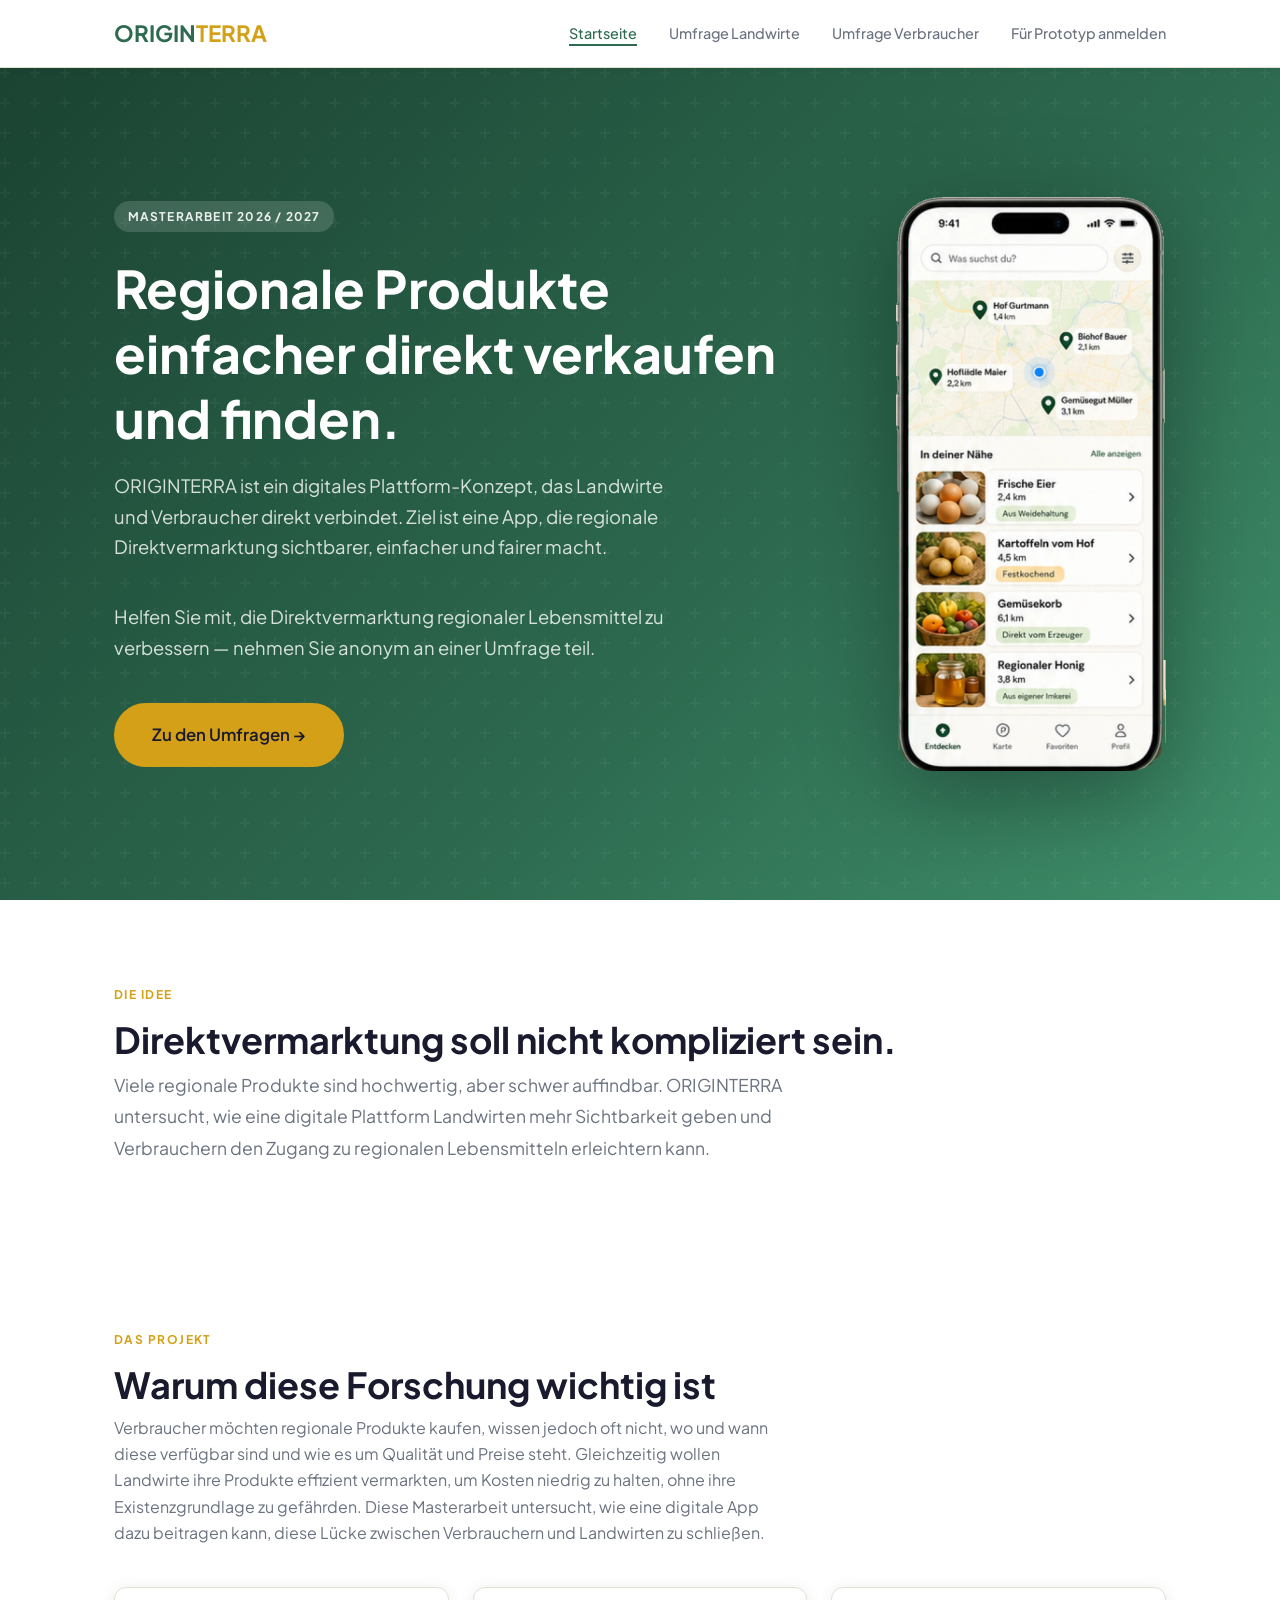
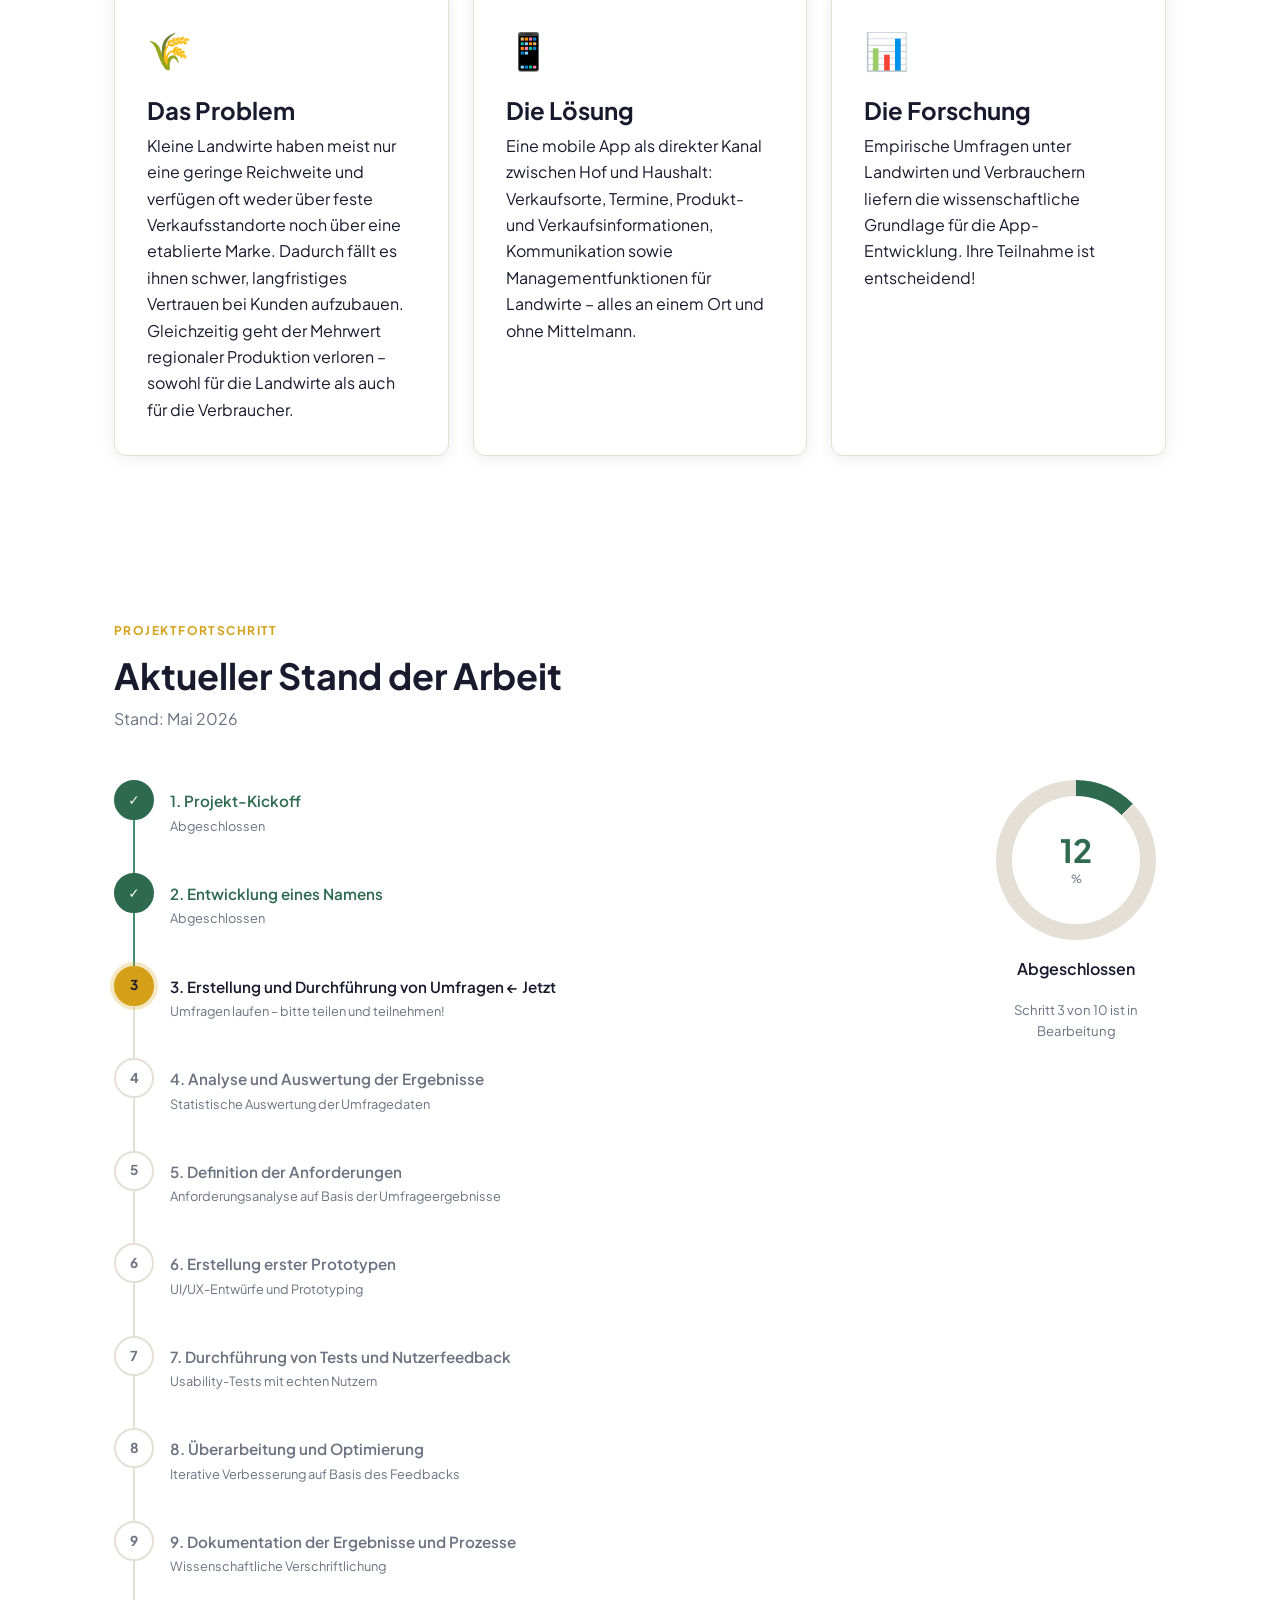
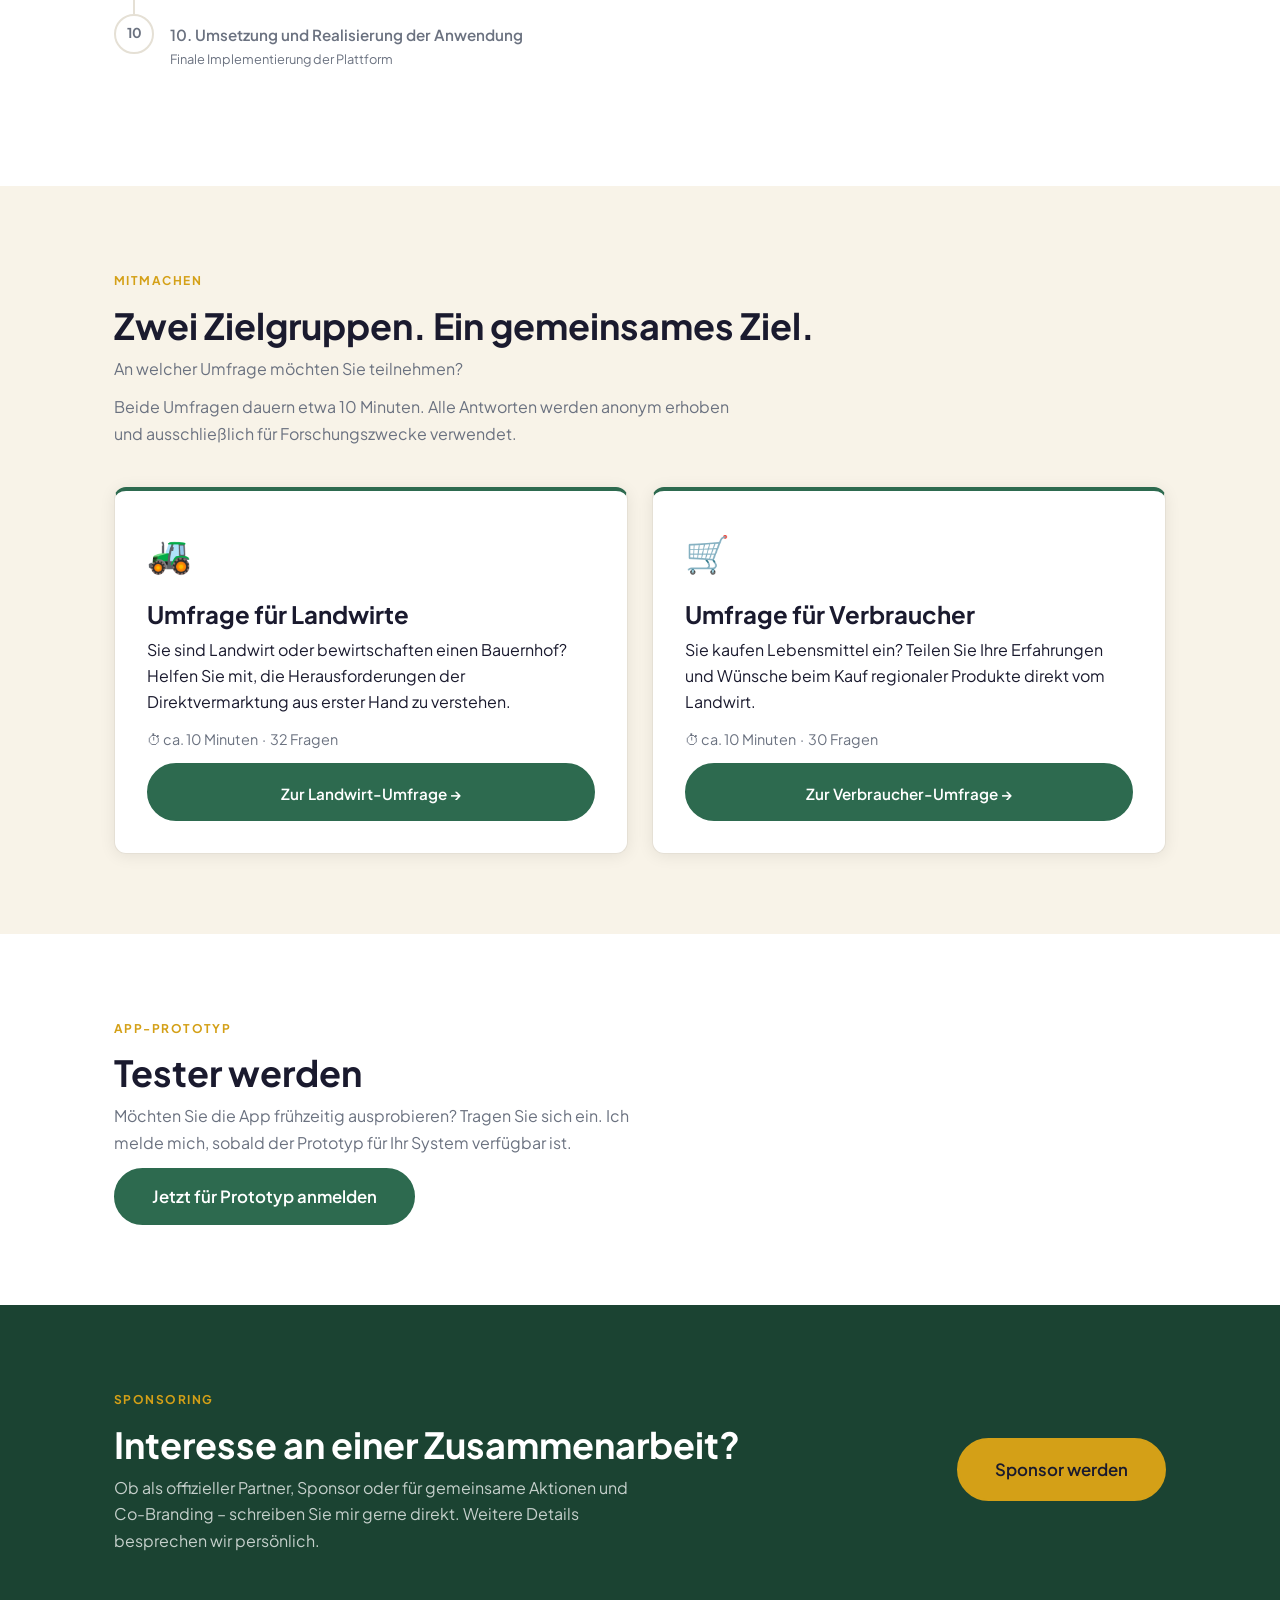
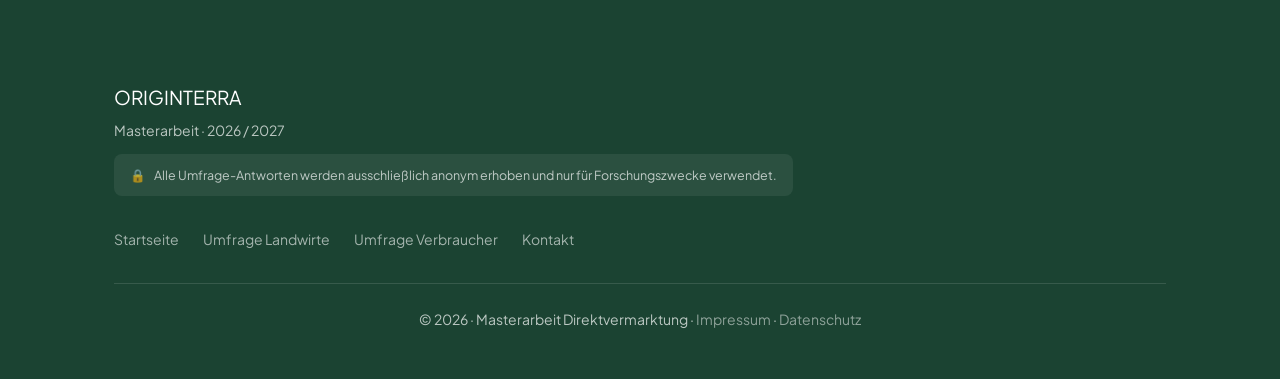
==== commit e1f263e2: "text edit" ====
--- a/index.html
+++ b/index.html
@@ -260,7 +260,7 @@
         <span class="card__icon">🚜</span>
         <h3 class="card__title">Umfrage für Landwirte</h3>
         <p>Sie sind Landwirt oder bewirtschaften einen Bauernhof? Helfen Sie mit, die Herausforderungen der Direktvermarktung aus erster Hand zu verstehen.</p>
-        <p class="text-muted">⏱ ca. 10 Minuten &nbsp;·&nbsp; 22 Fragen</p>
+        <p class="text-muted">⏱ ca. 10 Minuten &nbsp;·&nbsp; 32 Fragen</p>
         <a href="umfrage-bauern.html" class="btn btn--primary mt-2">Zur Landwirt-Umfrage →</a>
       </div>
 
@@ -268,7 +268,7 @@
         <span class="card__icon">🛒</span>
         <h3 class="card__title">Umfrage für Verbraucher</h3>
         <p>Sie kaufen Lebensmittel ein? Teilen Sie Ihre Erfahrungen und Wünsche beim Kauf regionaler Produkte direkt vom Landwirt.</p>
-        <p class="text-muted">⏱ ca. 10 Minuten &nbsp;·&nbsp; 18 Fragen</p>
+        <p class="text-muted">⏱ ca. 10 Minuten &nbsp;·&nbsp; 30 Fragen</p>
         <a href="umfrage-konsumenten.html" class="btn btn--primary mt-2">Zur Verbraucher-Umfrage →</a>
       </div>
 
--- a/css/styles.css
+++ b/css/styles.css
@@ -728,7 +728,7 @@
 /* ============================================================
    LIKERT SCALE
    ============================================================ */
-.likert-group { display: flex; flex-direction: column; gap: 0; }
+.likert-group { display: flex; flex-direction: column; gap: 0.5rem; }
 
 .likert-scale-legend {
   display: flex;
@@ -736,15 +736,12 @@
   font-size: 0.72rem;
   color: var(--color-text-muted);
   padding: 0 0.1rem;
-  margin-bottom: 0.4rem;
+  margin-bottom: 0.25rem;
 }
 
 .likert-item {
-  padding: 0.65rem 0;
-  border-bottom: 1px solid var(--color-border);
-  transition: background 0.12s;
-}
-.likert-item:last-child { border-bottom: none; }
+  padding: 0.5rem 0;
+}
 
 .likert-item__label {
   display: block;
@@ -763,61 +760,30 @@
   align-items: center;
   justify-content: center;
   cursor: pointer;
+  user-select: none;
 }
 .likert-btn input {
-  clip: rect(0 0 0 0);
-  clip-path: inset(50%);
-  height: 1px;
-  overflow: hidden;
-  position: absolute;
-  white-space: nowrap;
-  width: 1px;
-}
-.likert-btn span {
-  display: flex;
-  align-items: center;
-  justify-content: center;
-  width: 2.5rem;
-  height: 2.5rem;
-  border-radius: 50%;
-  border: 1.5px solid #D6D3CC;
-  background: transparent;
-  font-size: 0.85rem;
-  font-weight: 600;
-  color: #9C9488;
-  transition: border-color 0.15s, background 0.15s, color 0.15s, transform 0.1s;
-  user-select: none;
-}
-.likert-btn:hover span {
-  border-color: var(--color-primary-light);
-  background: #F0F7F4;
-  color: var(--color-primary);
-  transform: scale(1.08);
-}
-.likert-btn:has(input:checked) span {
-  border-color: var(--color-primary);
-  background: var(--color-primary);
-  color: #fff;
-  transform: scale(1.1);
-  box-shadow: 0 2px 8px rgba(45,106,79,0.22);
-}
-.likert-btn:has(input:focus-visible) span {
-  box-shadow: 0 0 0 3px rgba(45,106,79,0.25);
-}
+  accent-color: var(--color-primary);
+  width: 20px;
+  height: 20px;
+  flex-shrink: 0;
+  cursor: pointer;
+}
+.likert-btn span { display: none; }
 
 @media (min-width: 600px) {
   .likert-item {
     display: flex;
     align-items: center;
     gap: 1.25rem;
-    padding: 0.55rem 0;
+    padding: 0.4rem 0;
   }
   .likert-item__label {
     flex: 0 0 210px;
     margin-bottom: 0;
   }
-  .likert-item__scale { flex: 1; justify-content: space-between; }
-  .likert-btn { flex: 0 0 auto; }
+  .likert-item__scale { flex: 1; }
+  .likert-btn { flex: 1; }
   .likert-scale-legend { padding-left: calc(210px + 1.25rem); }
 }
 
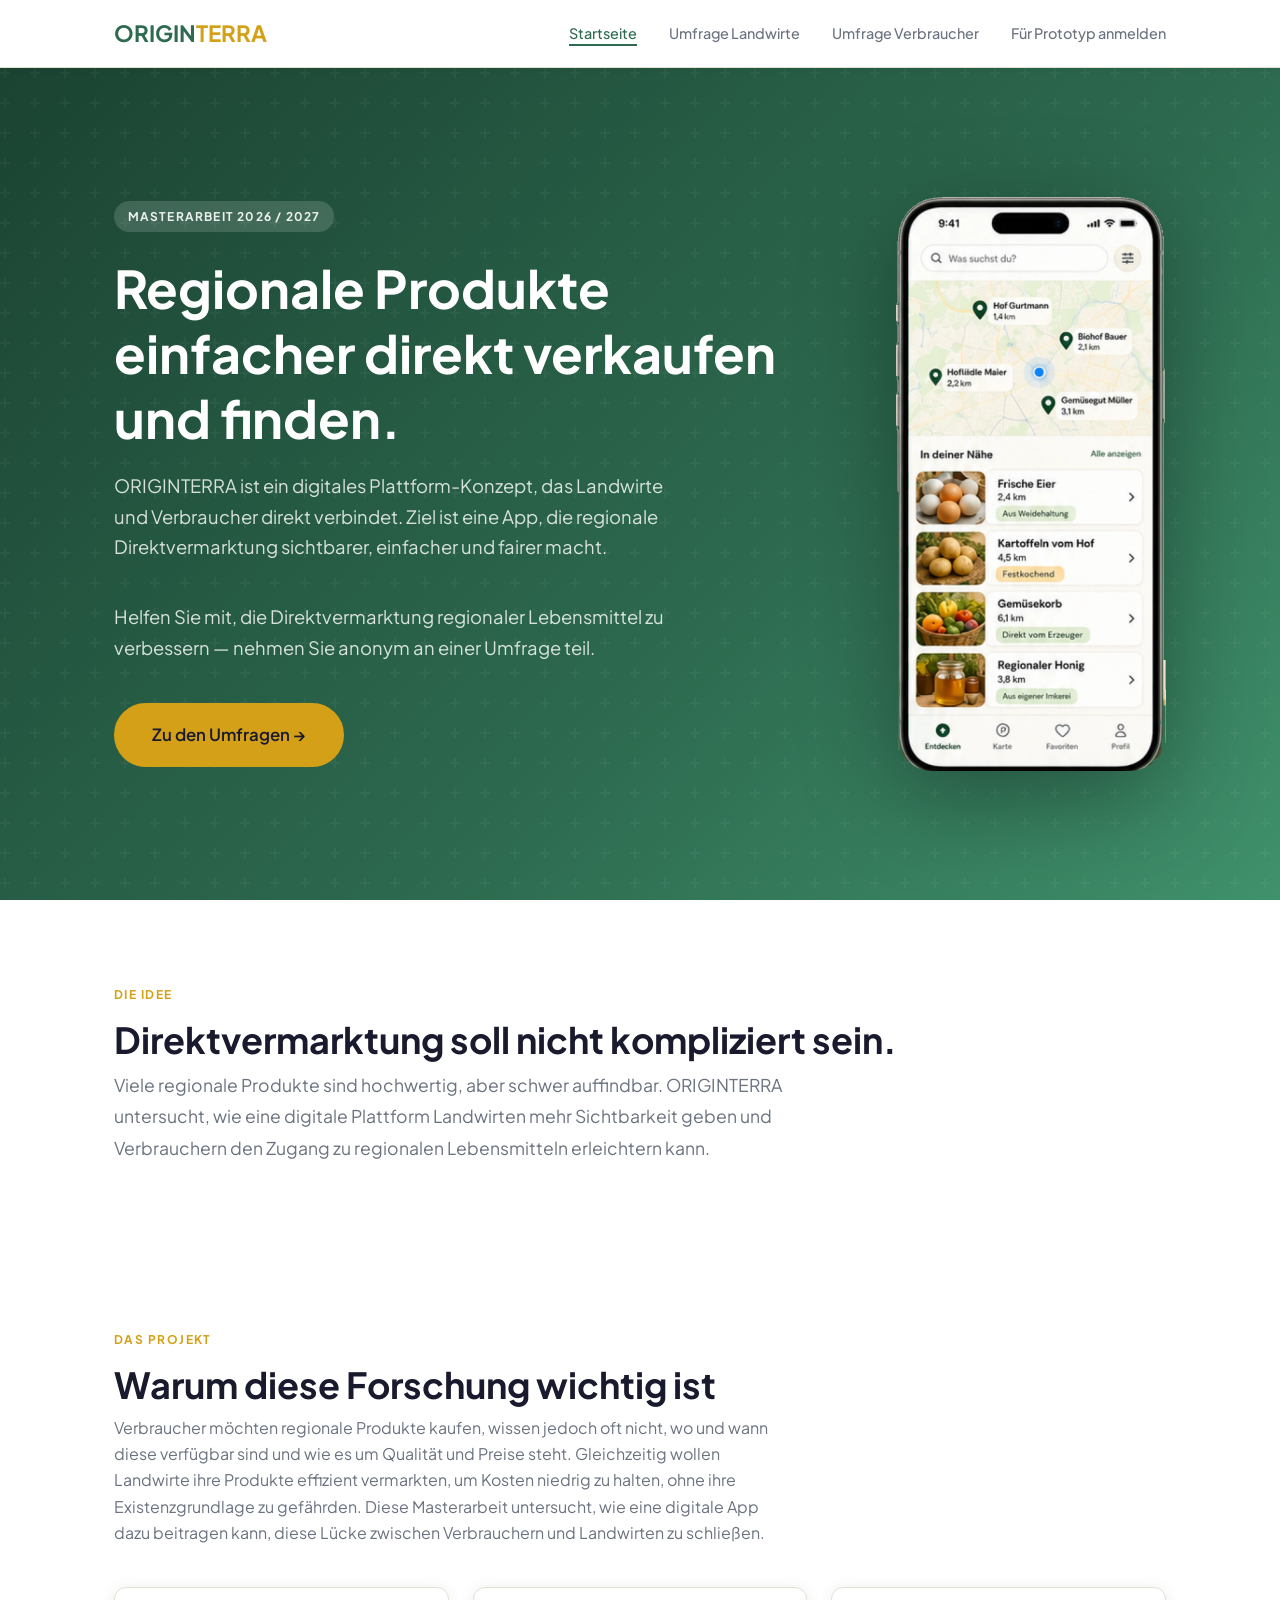
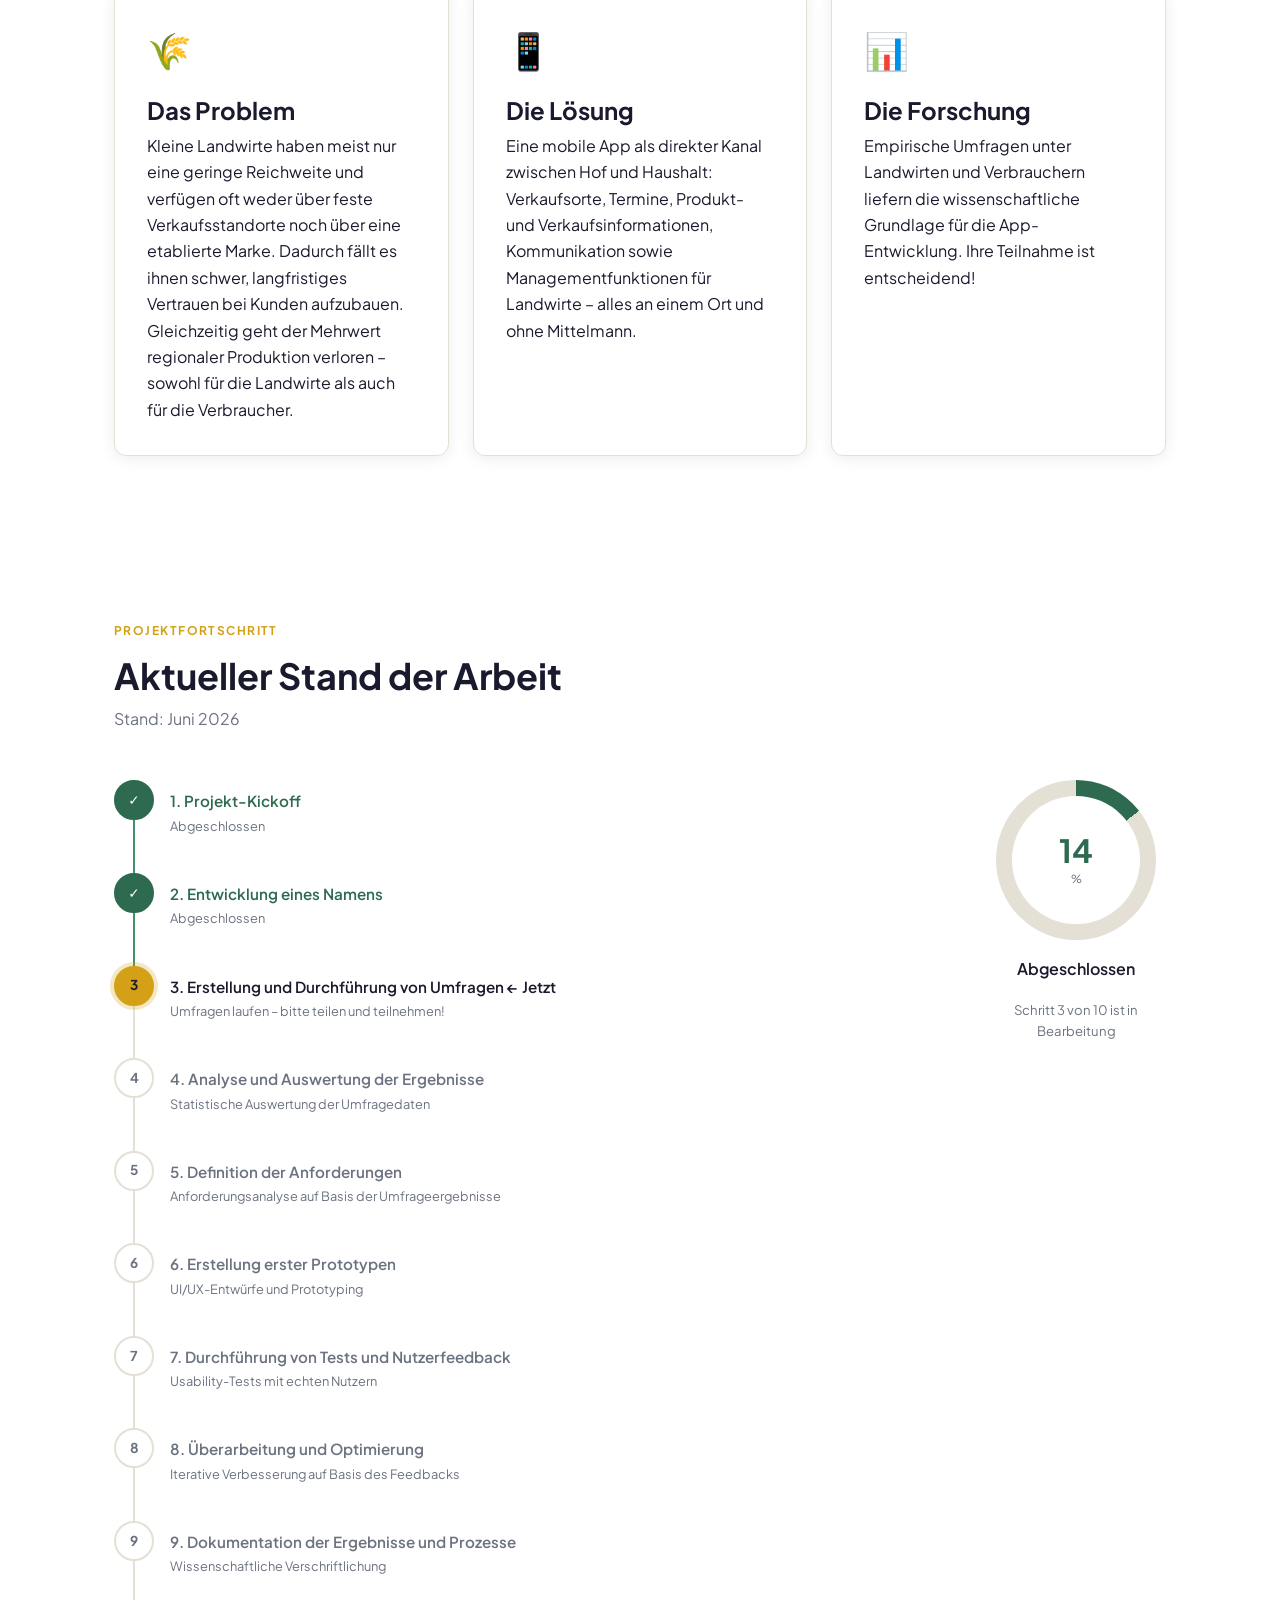
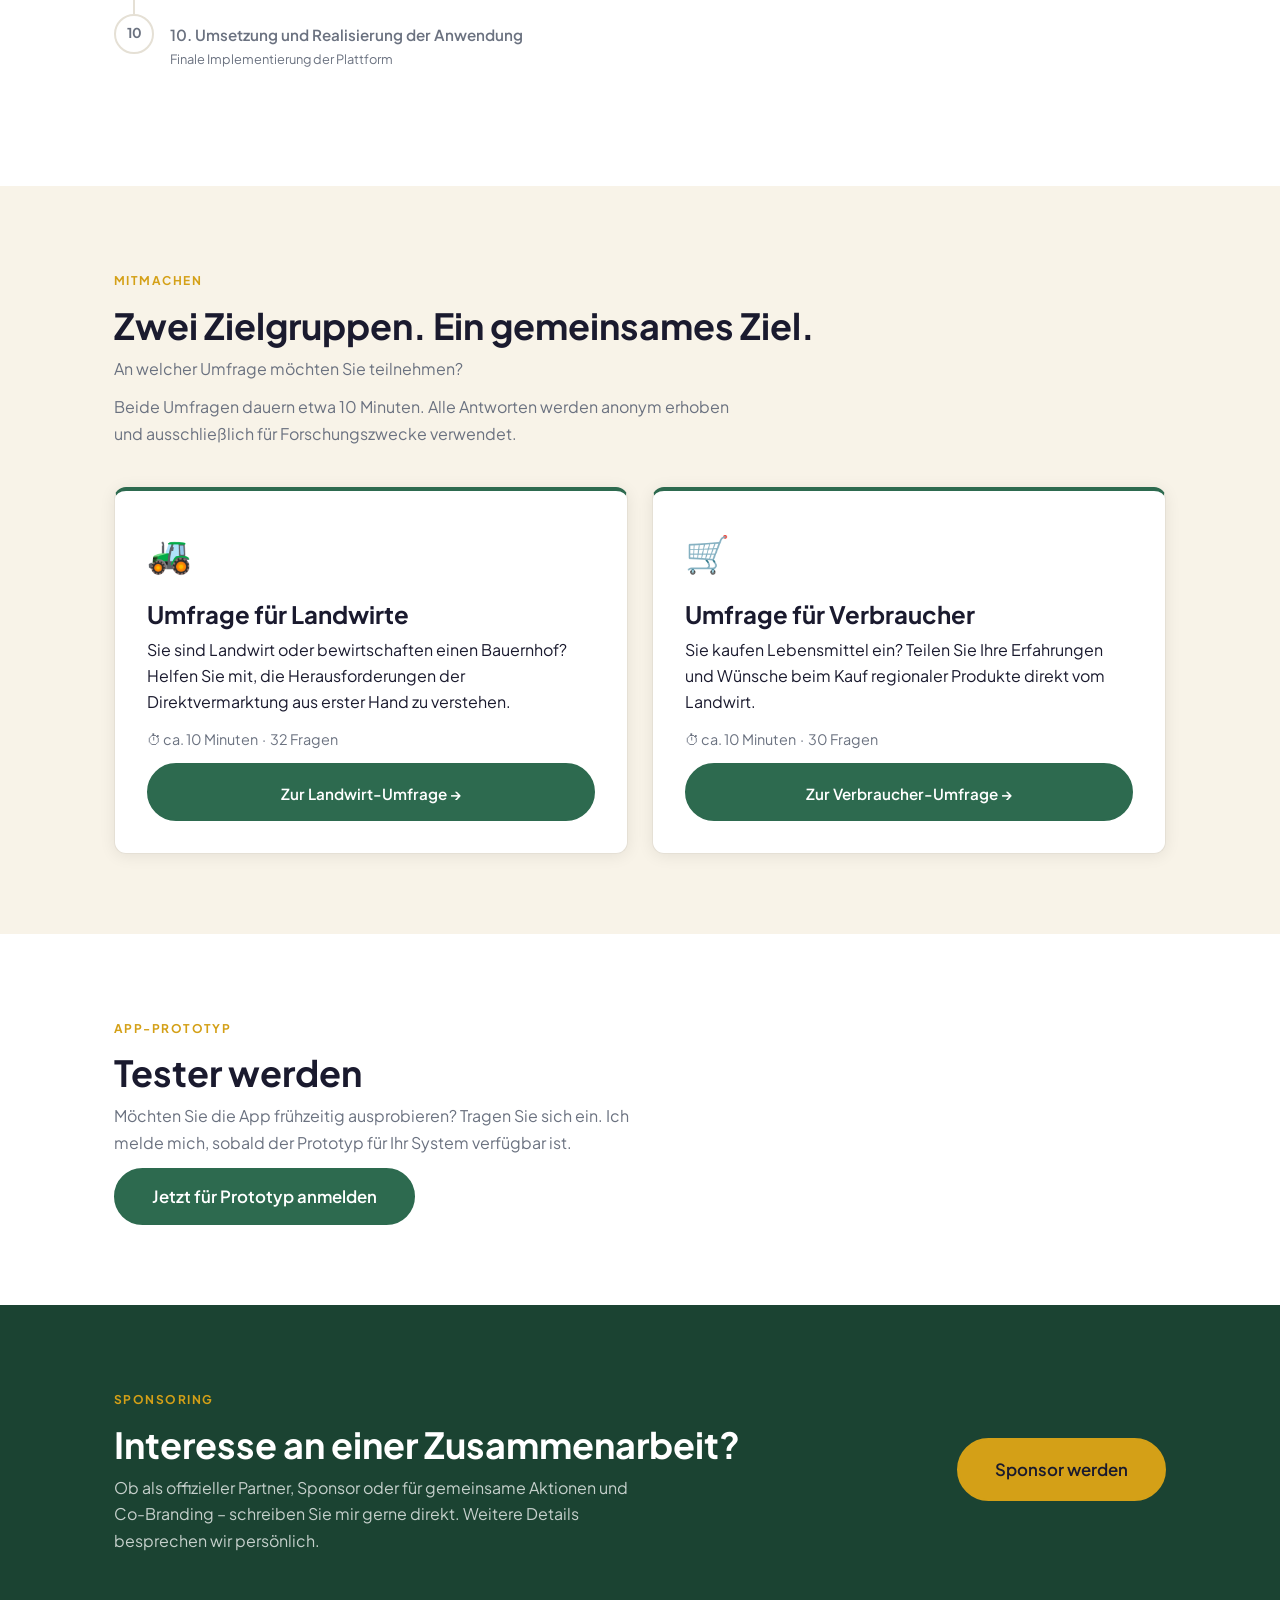
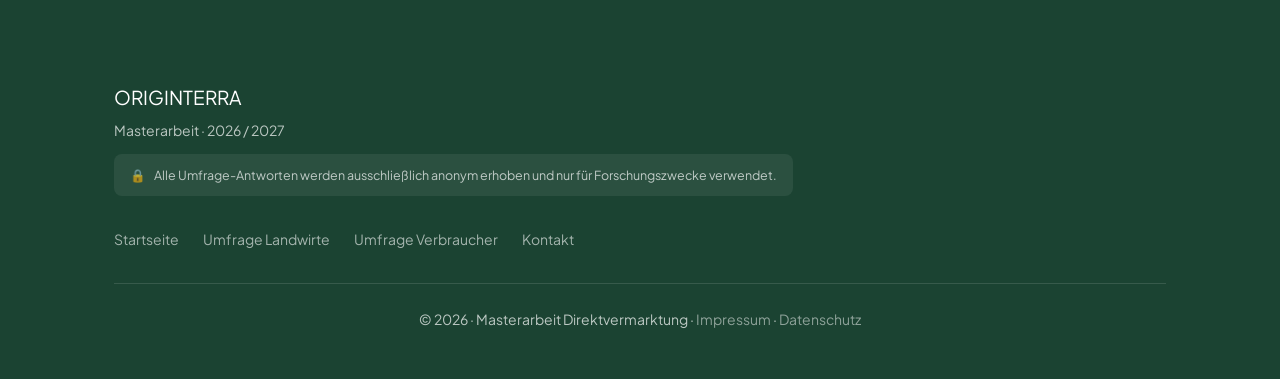
==== commit 7a56e09e: "change text" ====
--- a/index.html
+++ b/index.html
@@ -135,7 +135,7 @@
   <div class="container">
     <span class="section-label">Projektfortschritt</span>
     <h2>Aktueller Stand der Arbeit</h2>
-    <p style="color: var(--color-text-muted); margin-bottom: 0;">Stand: Mai 2026</p>
+    <p style="color: var(--color-text-muted); margin-bottom: 0;">Stand: Juni 2026</p>
 
     <div class="progress-wrapper">
       <!-- stepper — set is-done / is-active / (no class) on each step -->
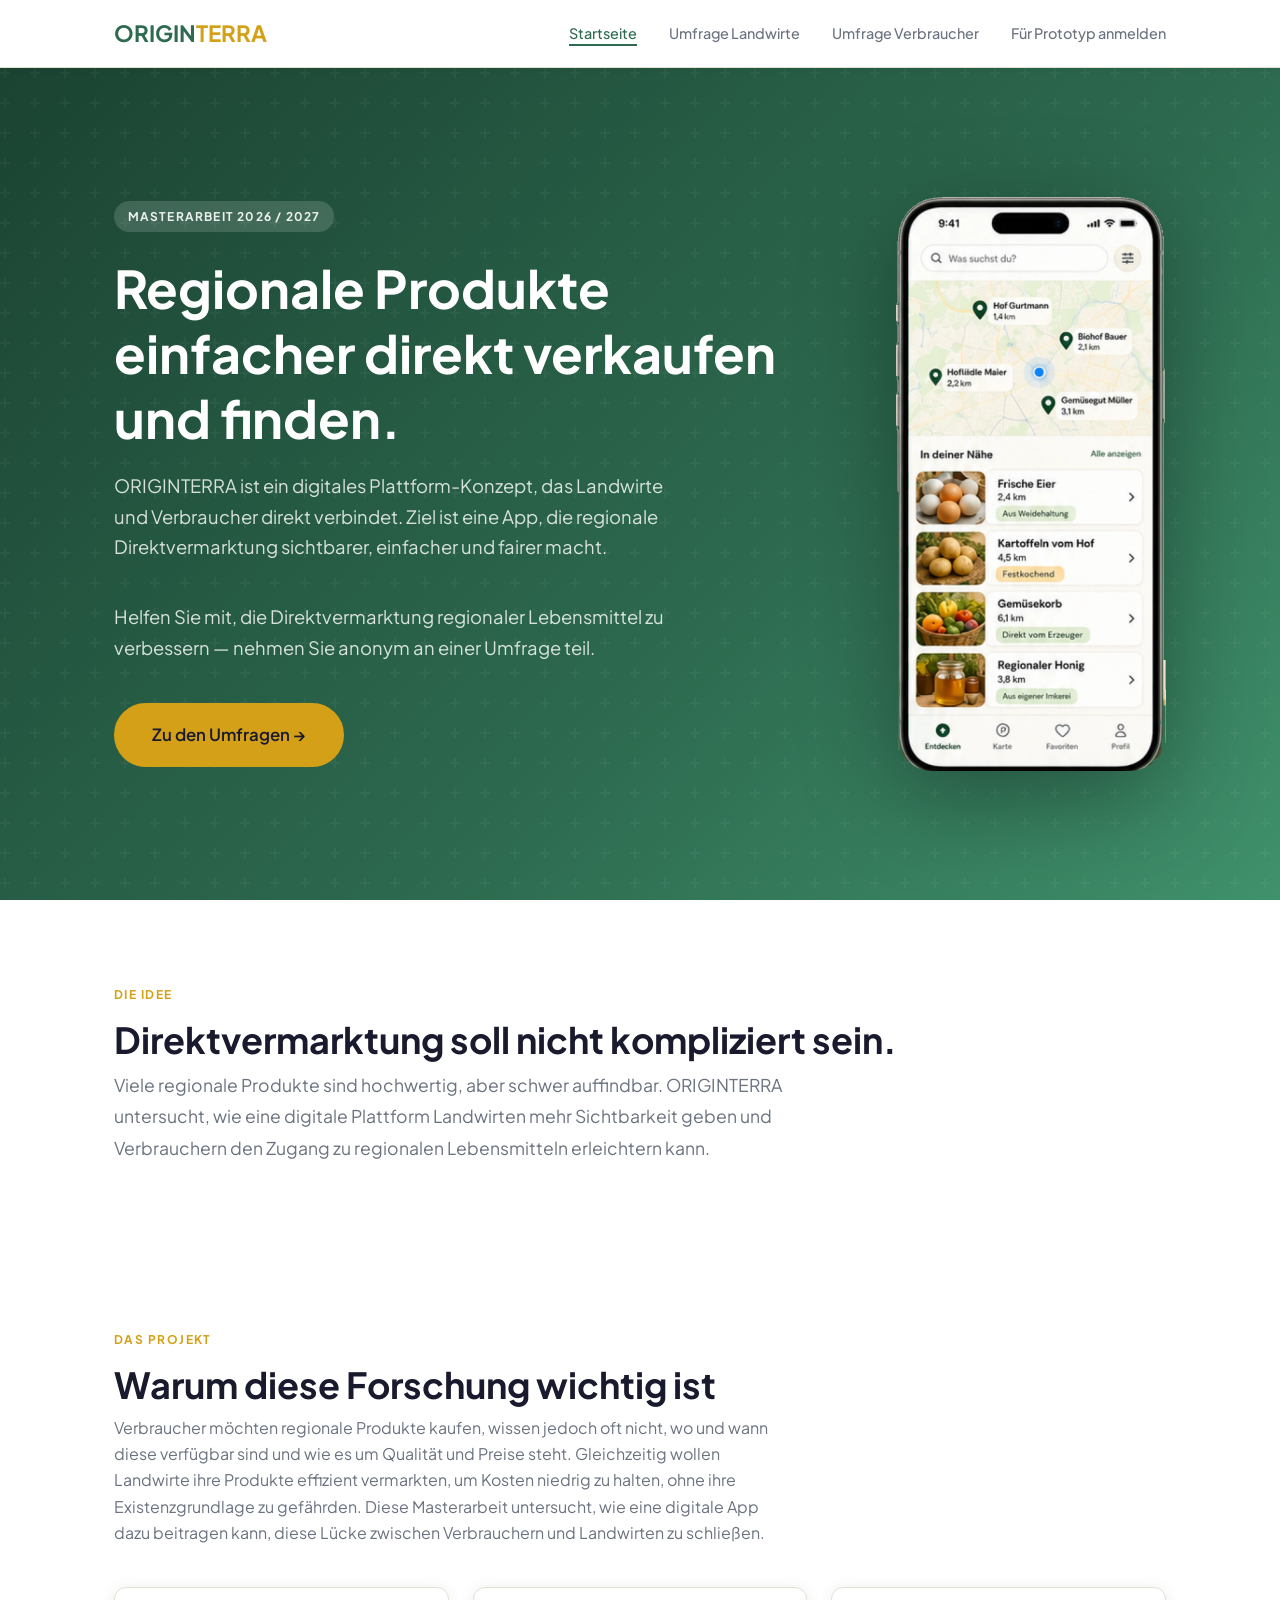
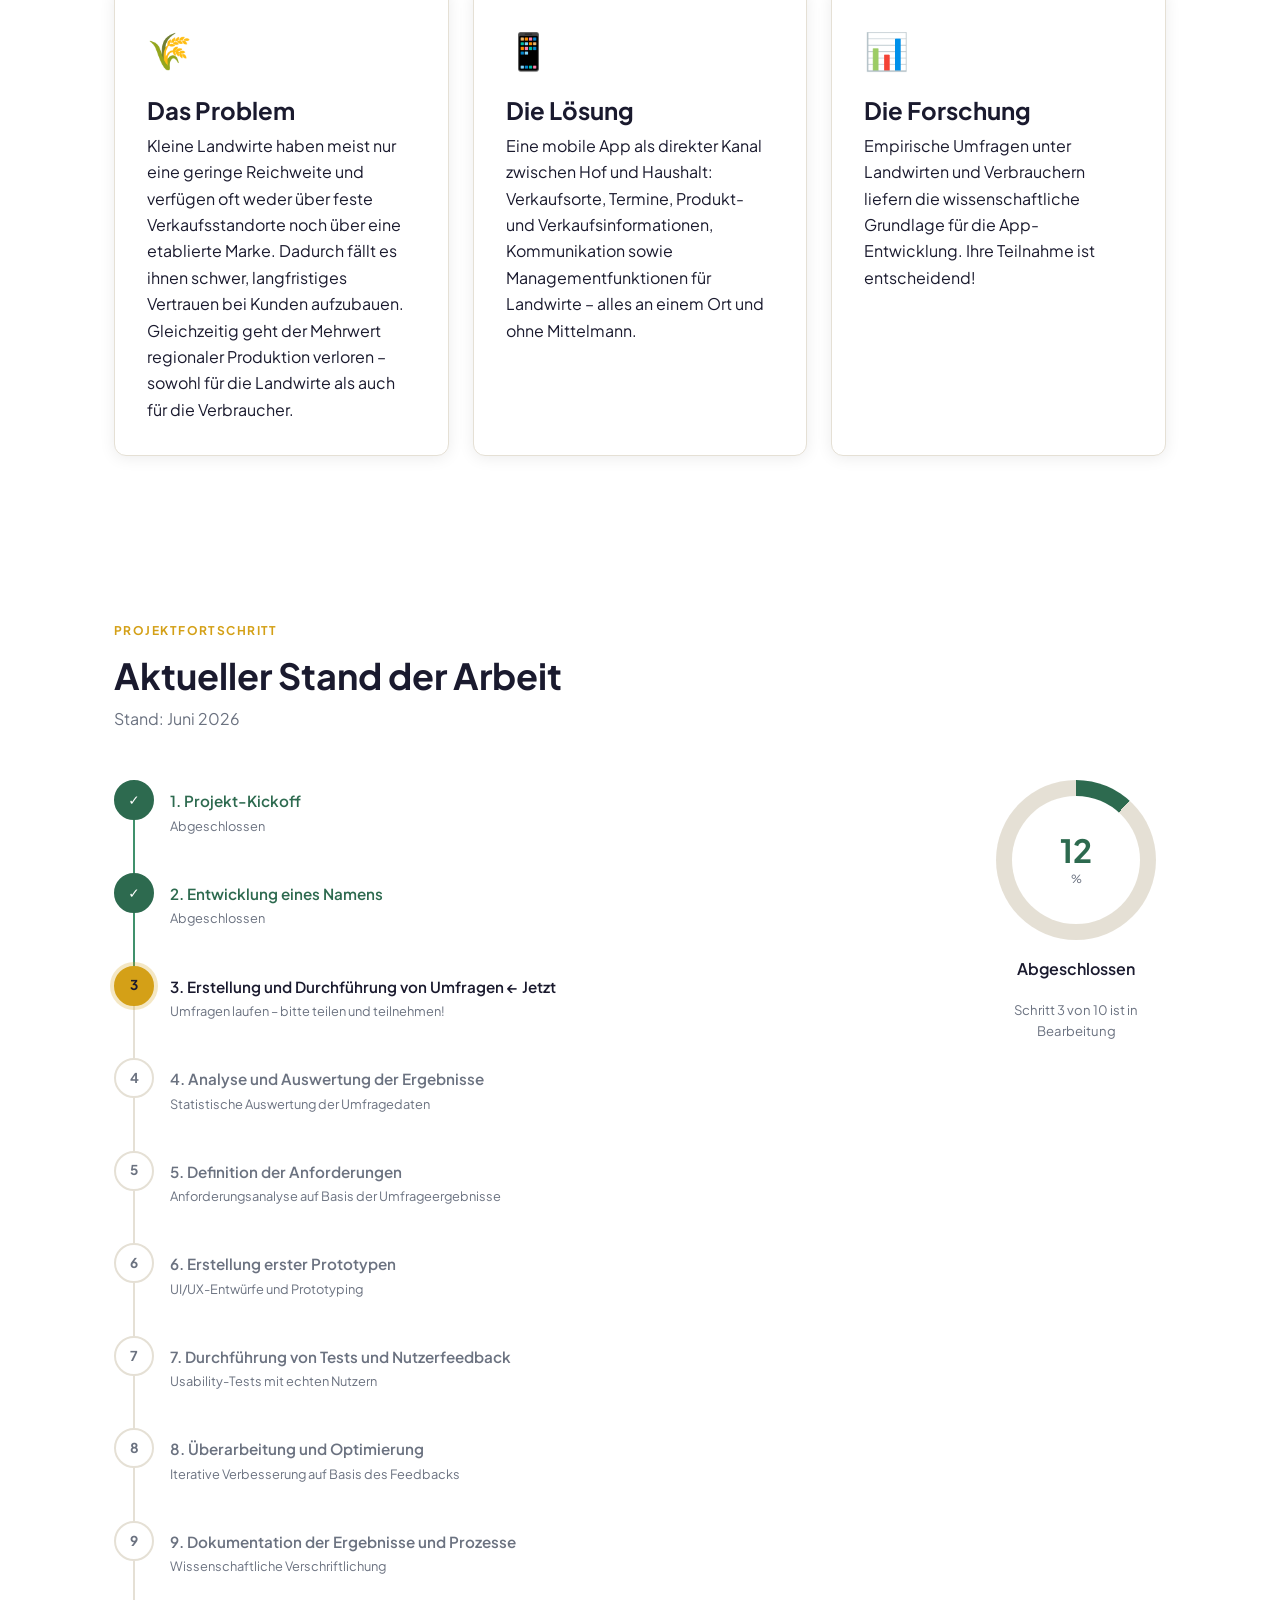
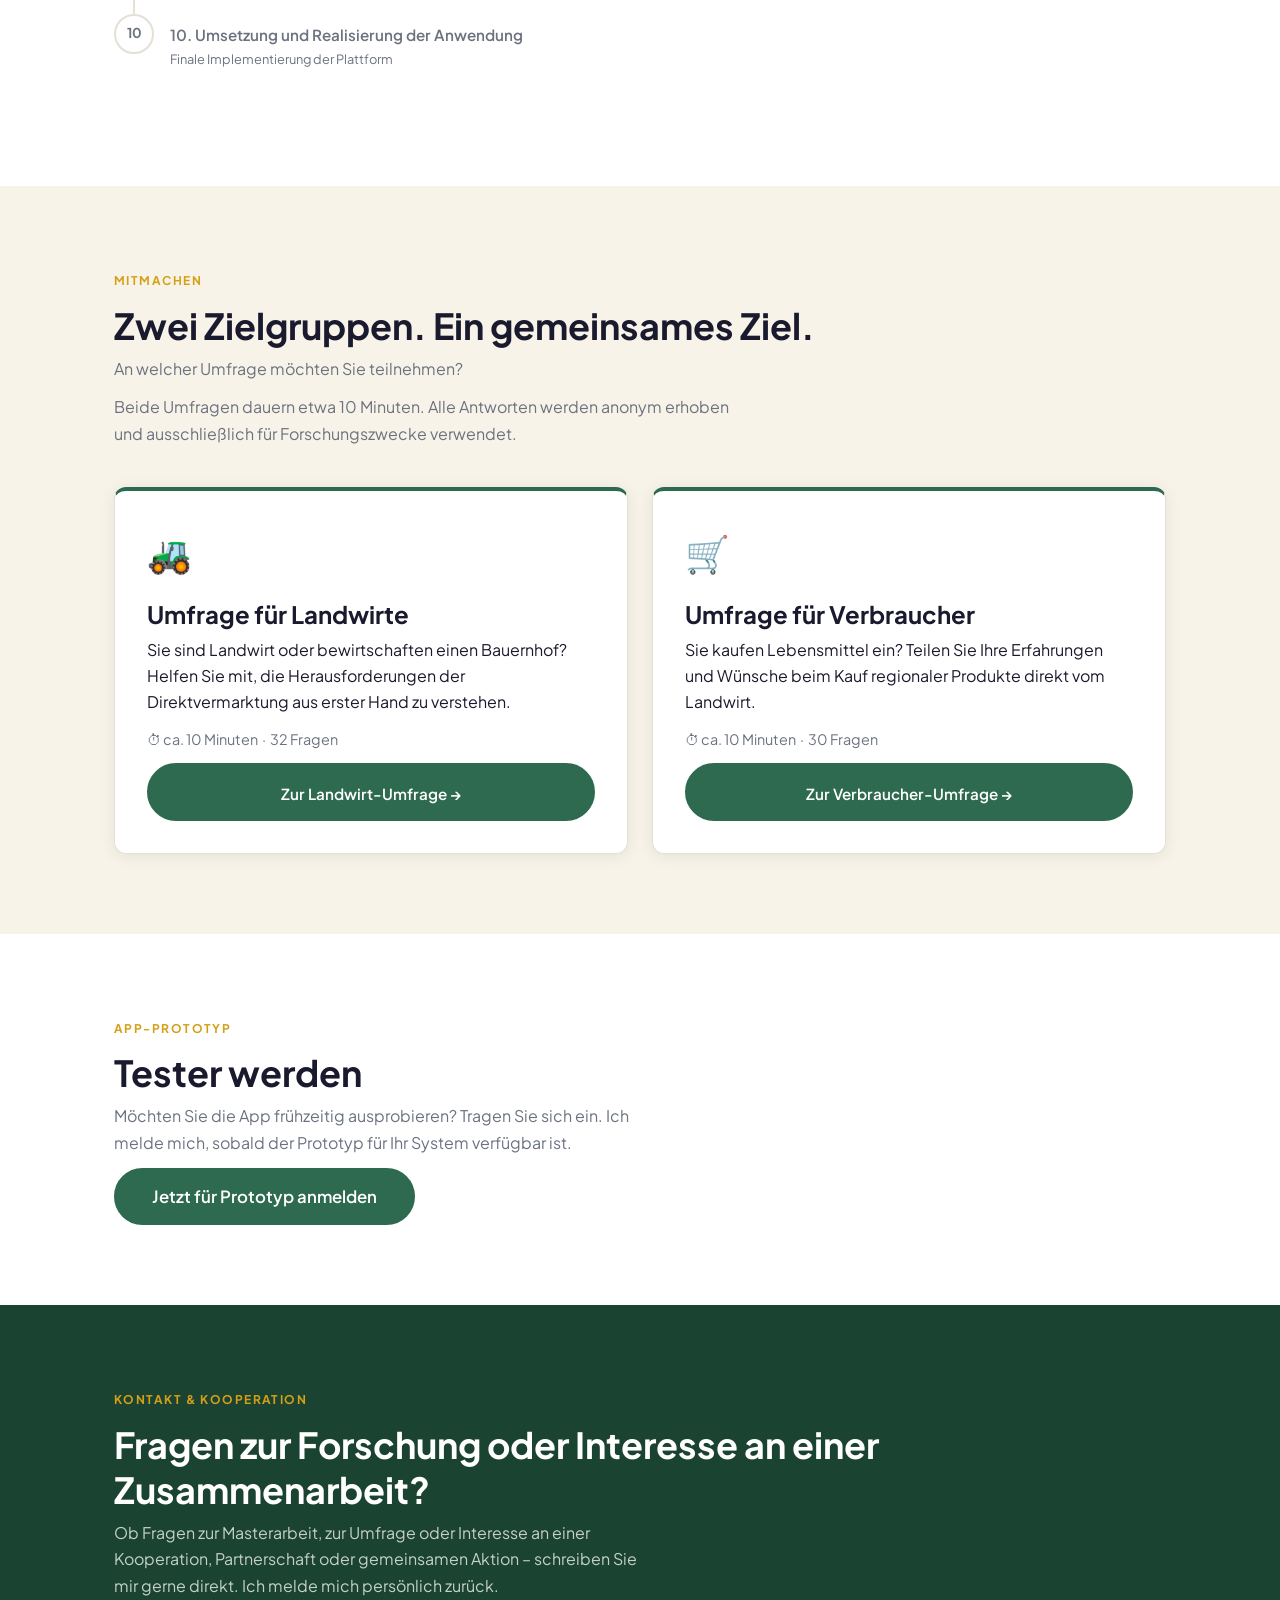
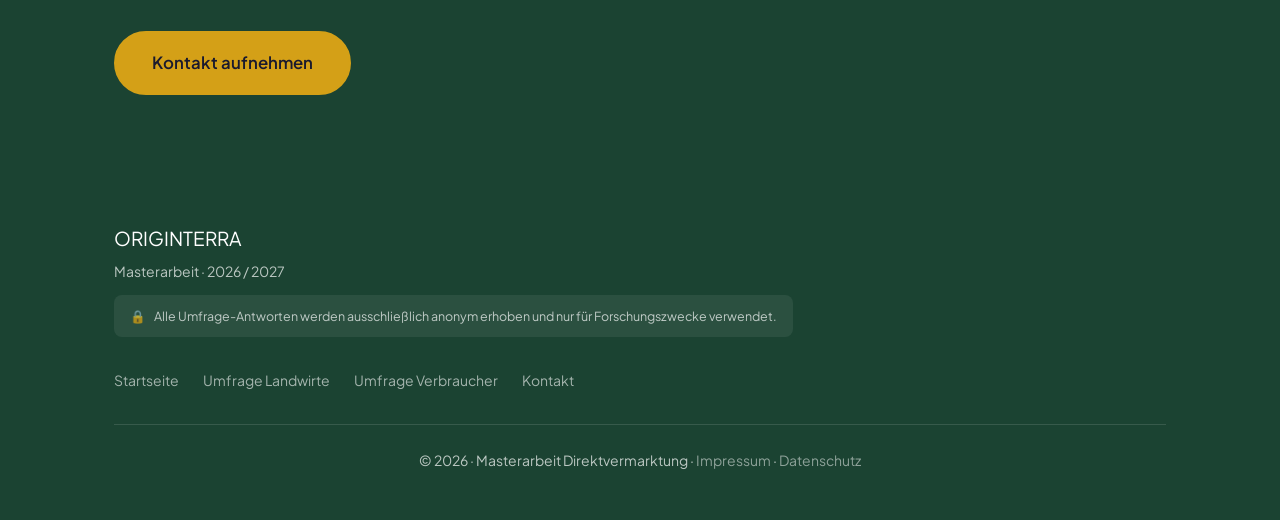
==== commit 791f89b6: "changes text" ====
--- a/index.html
+++ b/index.html
@@ -336,15 +336,16 @@
 <section class="section section--dark">
   <div class="container" style="display:flex; flex-wrap:wrap; gap:2rem; align-items:center; justify-content:space-between;">
     <div>
-      <span class="section-label" style="color:var(--color-accent);">Sponsoring</span>
-      <h2 style="color:#fff;">Interesse an einer Zusammenarbeit?</h2>
+      <span class="section-label" style="color:var(--color-accent);">KONTAKT & KOOPERATION</span>
+      <h2 style="color:#fff;">Fragen zur Forschung oder Interesse an einer Zusammenarbeit?</h2>
       <p style="color:rgba(255,255,255,0.75); max-width:540px;">
-        Ob als offizieller Partner, Sponsor oder für gemeinsame Aktionen und Co-Branding – schreiben Sie mir gerne direkt. 
-        Weitere Details besprechen wir persönlich.
+        Ob Fragen zur Masterarbeit, zur Umfrage oder Interesse an einer Kooperation,
+        Partnerschaft oder gemeinsamen Aktion – schreiben Sie mir gerne direkt.
+        Ich melde mich persönlich zurück.
       </p>
     </div>
     <div>
-      <a href="kontakt.html" class="btn btn--accent btn--lg" style="white-space:nowrap;">Sponsor werden</a>
+      <a href="kontakt.html" class="btn btn--accent btn--lg" style="white-space:nowrap;">Kontakt aufnehmen</a>
     </div>
   </div>
 </section>
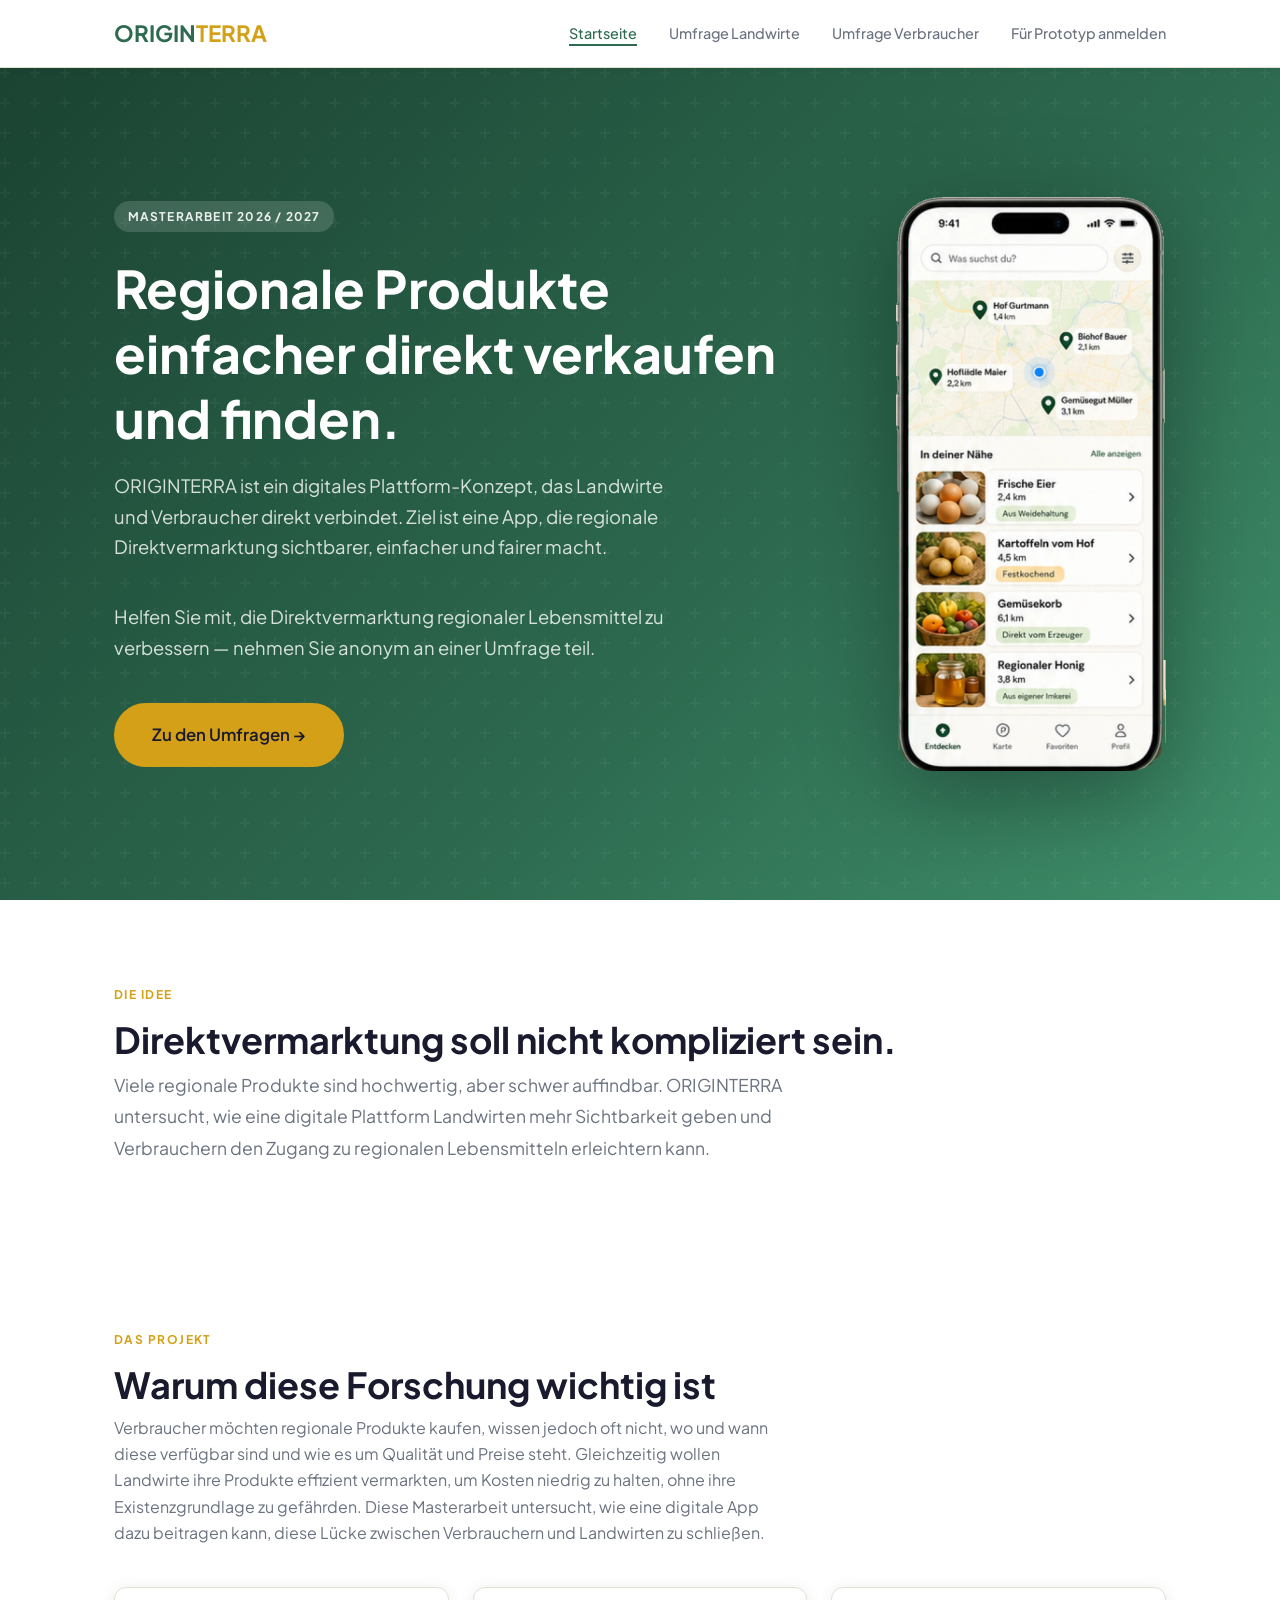
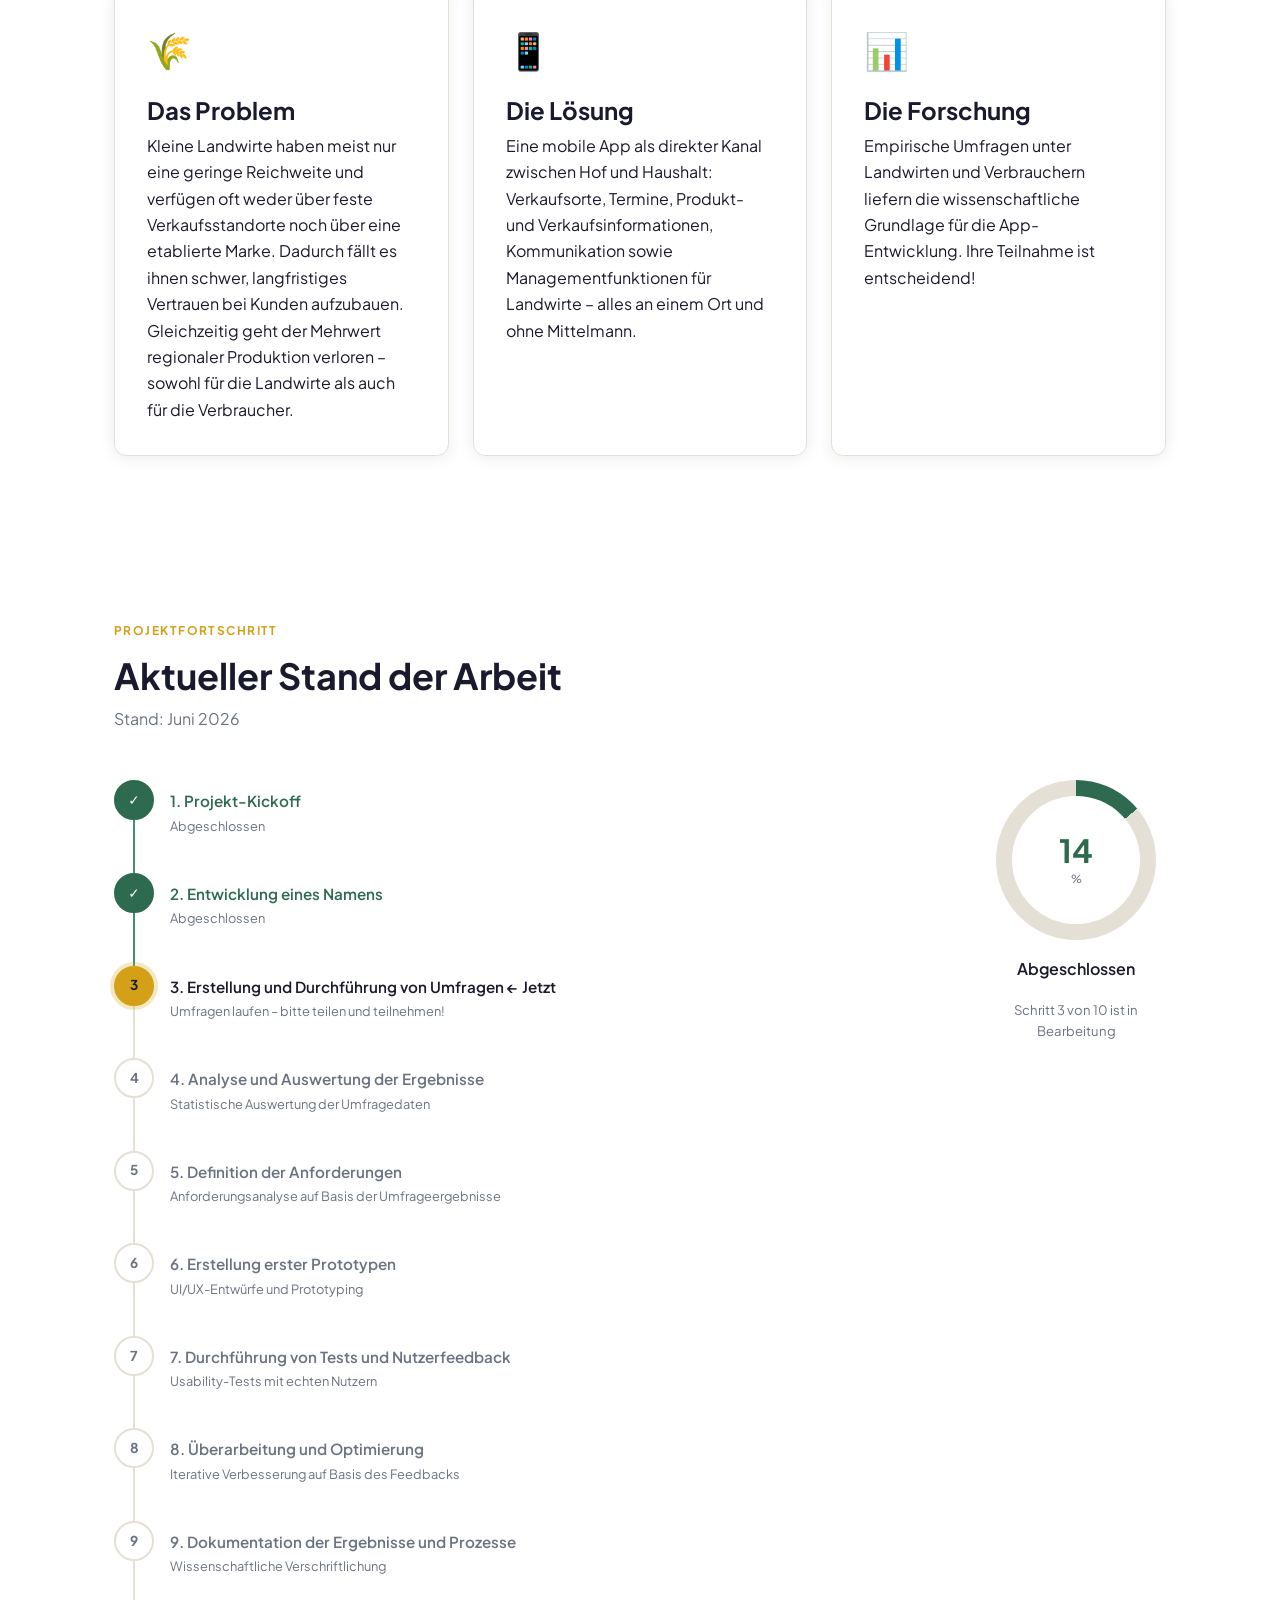
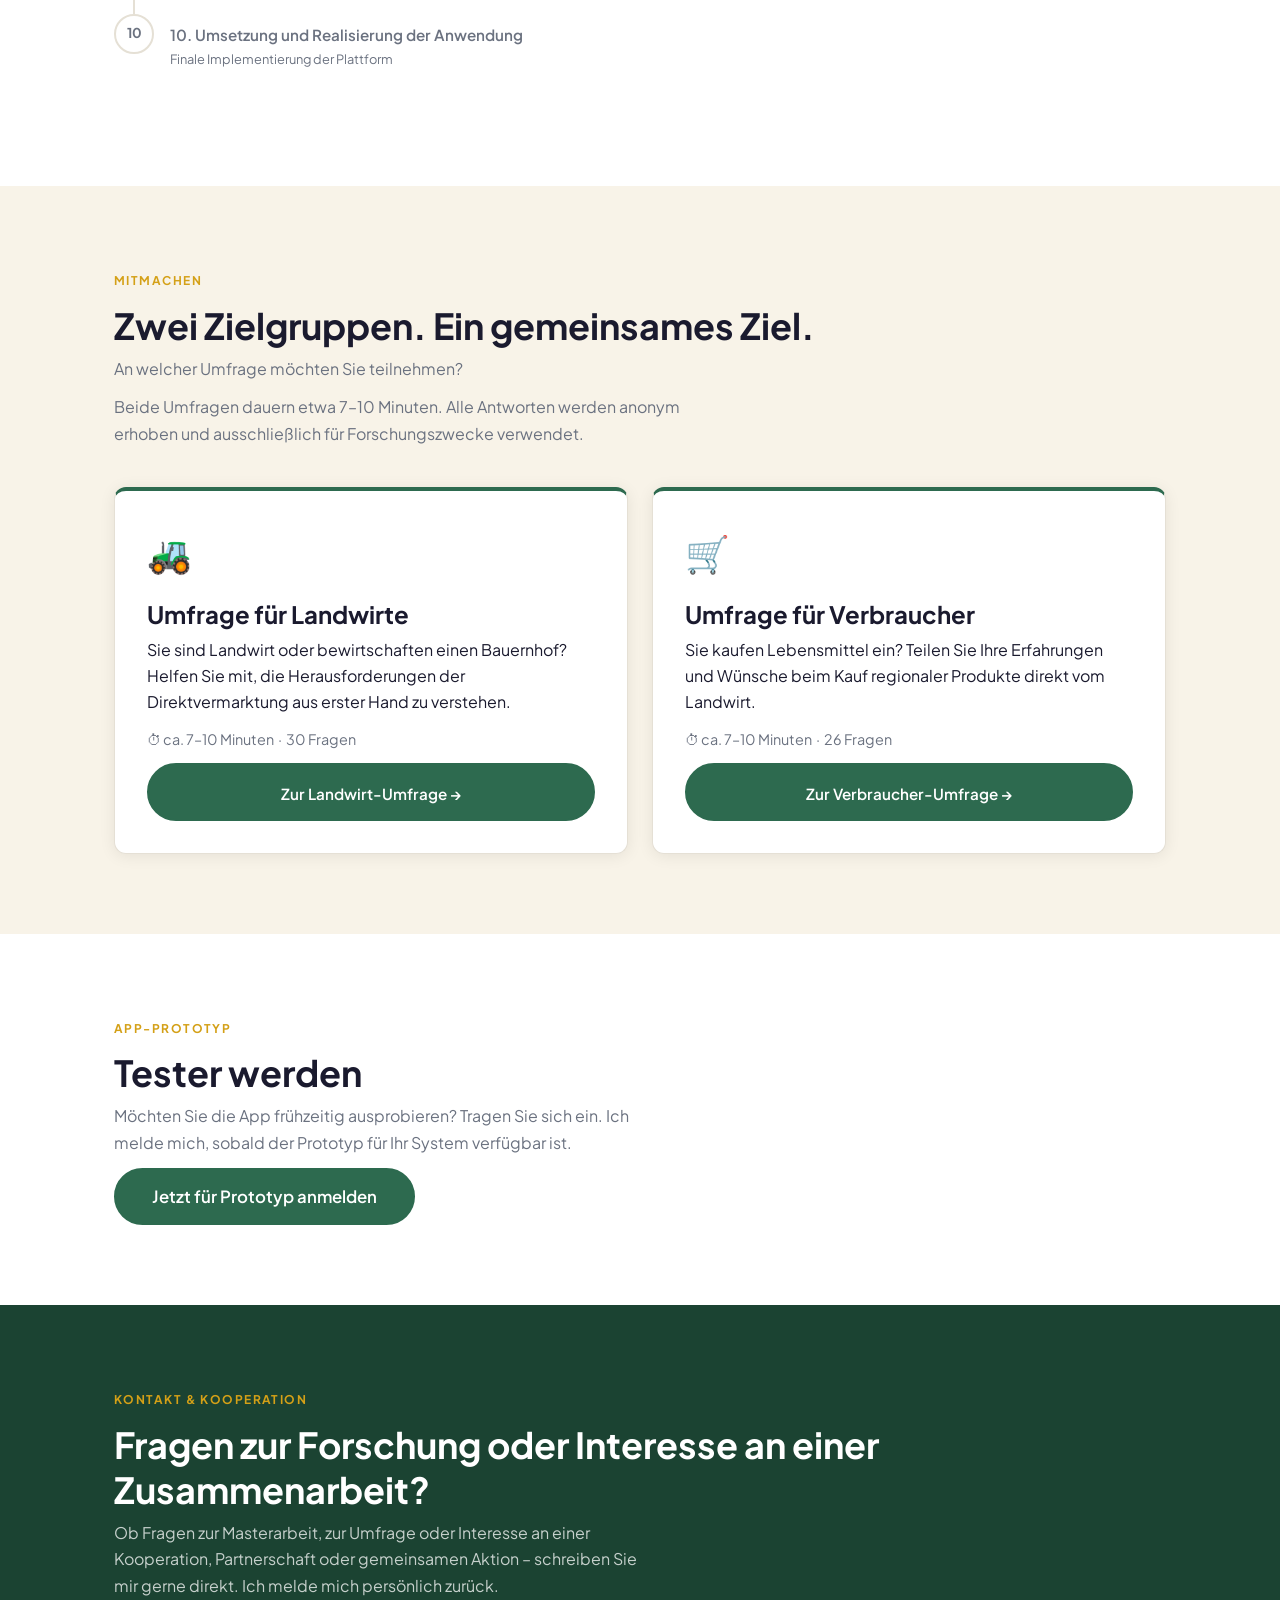
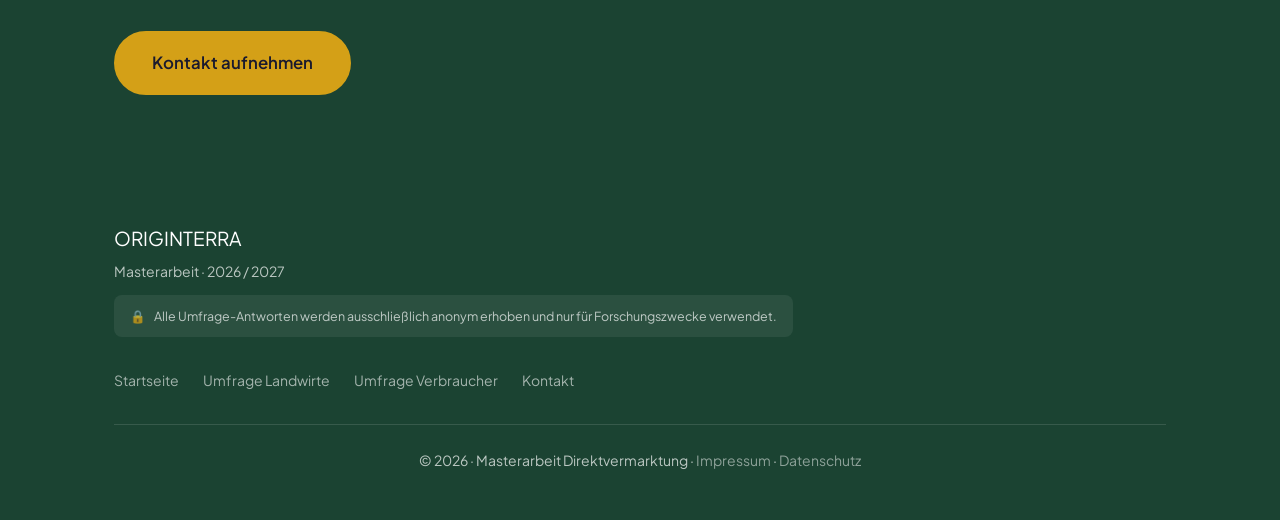
==== commit 5e4121ab: "changes" ====
--- a/index.html
+++ b/index.html
@@ -250,7 +250,7 @@
       An welcher Umfrage möchten Sie teilnehmen?
     </p>
     <p style="max-width:620px; color:var(--color-text-muted);">
-      Beide Umfragen dauern etwa 10&nbsp;Minuten. Alle Antworten werden anonym erhoben 
+      Beide Umfragen dauern etwa 7&ndash;10&nbsp;Minuten. Alle Antworten werden anonym erhoben
       und ausschließlich für Forschungszwecke verwendet.
     </p>
 
@@ -260,7 +260,7 @@
         <span class="card__icon">🚜</span>
         <h3 class="card__title">Umfrage für Landwirte</h3>
         <p>Sie sind Landwirt oder bewirtschaften einen Bauernhof? Helfen Sie mit, die Herausforderungen der Direktvermarktung aus erster Hand zu verstehen.</p>
-        <p class="text-muted">⏱ ca. 10 Minuten &nbsp;·&nbsp; 32 Fragen</p>
+        <p class="text-muted">⏱ ca. 7&ndash;10 Minuten &nbsp;·&nbsp; 30 Fragen</p>
         <a href="umfrage-bauern.html" class="btn btn--primary mt-2">Zur Landwirt-Umfrage →</a>
       </div>
 
@@ -268,7 +268,7 @@
         <span class="card__icon">🛒</span>
         <h3 class="card__title">Umfrage für Verbraucher</h3>
         <p>Sie kaufen Lebensmittel ein? Teilen Sie Ihre Erfahrungen und Wünsche beim Kauf regionaler Produkte direkt vom Landwirt.</p>
-        <p class="text-muted">⏱ ca. 10 Minuten &nbsp;·&nbsp; 30 Fragen</p>
+        <p class="text-muted">⏱ ca. 7&ndash;10 Minuten &nbsp;·&nbsp; 26 Fragen</p>
         <a href="umfrage-konsumenten.html" class="btn btn--primary mt-2">Zur Verbraucher-Umfrage →</a>
       </div>
 
--- a/css/styles.css
+++ b/css/styles.css
@@ -196,7 +196,7 @@
 .nav {
   position: sticky;
   top: 0;
-  z-index: 100;
+  z-index: 200;
   height: var(--nav-height);
   background: var(--color-surface);
   border-bottom: 1px solid var(--color-border);
@@ -520,6 +520,9 @@
 
 /* progress bar on survey pages */
 .survey-progress {
+  position: sticky;
+  top: var(--nav-height);
+  z-index: 100;
   background: var(--color-border);
   border-radius: 0;
   height: 5px;
@@ -531,6 +534,9 @@
   transition: width 0.5s ease;
 }
 .survey-step-label {
+  position: sticky;
+  top: calc(var(--nav-height) + 5px);
+  z-index: 100;
   background: var(--color-surface);
   border-bottom: 1px solid var(--color-border);
   text-align: center;
@@ -540,6 +546,7 @@
   text-transform: uppercase;
   color: var(--color-text-muted);
   padding: 0.45rem 1rem;
+  box-shadow: 0 1px 4px rgba(0,0,0,0.06);
 }
 
 /* step navigation */
@@ -788,6 +795,86 @@
 }
 
 /* ============================================================
+   BIPOLAR SCALE (UEQ-style)
+   ============================================================ */
+.bipolar-group { display: flex; flex-direction: column; gap: 0; }
+
+/* ── Mobile-first: label above, controls (poles + circles) in one line ── */
+.bipolar-header { display: none; } /* desktop only */
+
+.bipolar-row {
+  padding: 0.55rem 0;
+  border-bottom: 1px solid var(--color-border);
+}
+.bipolar-row:last-child { border-bottom: none; }
+
+.bipolar-row__label {
+  display: block;
+  font-size: 0.87rem;
+  font-weight: 500;
+  color: var(--color-text);
+  line-height: 1.4;
+  margin-bottom: 0.35rem;
+}
+
+/* Controls: left-pole | circles | right-pole — always one line */
+.bipolar-row__controls {
+  display: flex;
+  align-items: center;
+  gap: 0.4rem;
+}
+.bipolar-row__pole {
+  font-size: 0.76rem;
+  color: var(--color-text-muted);
+  white-space: nowrap;
+  flex: 0 0 auto;
+}
+.bipolar-row__pole--left  { min-width: 58px; text-align: right; }
+.bipolar-row__pole--right { min-width: 58px; text-align: left; }
+
+.bipolar-row__scale { display: flex; flex: 1; }
+.bipolar-radio {
+  flex: 1;
+  display: flex;
+  justify-content: center;
+  align-items: center;
+  cursor: pointer;
+  padding: 0.1rem 0;
+}
+.bipolar-radio input {
+  accent-color: var(--color-primary);
+  width: 20px;
+  height: 20px;
+  cursor: pointer;
+  flex-shrink: 0;
+}
+
+/* ── Desktop: label left column, controls right ── */
+@media (min-width: 600px) {
+  .bipolar-header {
+    display: flex;
+    align-items: center;
+    gap: 0.75rem;
+    margin-bottom: 0.1rem;
+  }
+  .bipolar-header__label-spacer { flex: 0 0 200px; }
+  .bipolar-header__controls {
+    flex: 1;
+    display: flex;
+    align-items: center;
+    gap: 0.4rem;
+  }
+  .bipolar-header__pole-spacer { flex: 0 0 58px; }
+  .bipolar-header__nums { flex: 1; display: flex; }
+  .bipolar-header__num  { flex: 1; text-align: center; font-size: 0.72rem; font-weight: 700; color: var(--color-text-muted); }
+
+  .bipolar-row { display: flex; align-items: center; gap: 0.75rem; padding: 0.4rem 0; }
+  .bipolar-row__label { flex: 0 0 200px; margin-bottom: 0; }
+  .bipolar-row__controls { flex: 1; }
+  .bipolar-row__pole { font-size: 0.8rem; }
+}
+
+/* ============================================================
    SPONSORING TIERS
    ============================================================ */
 .tier-grid {
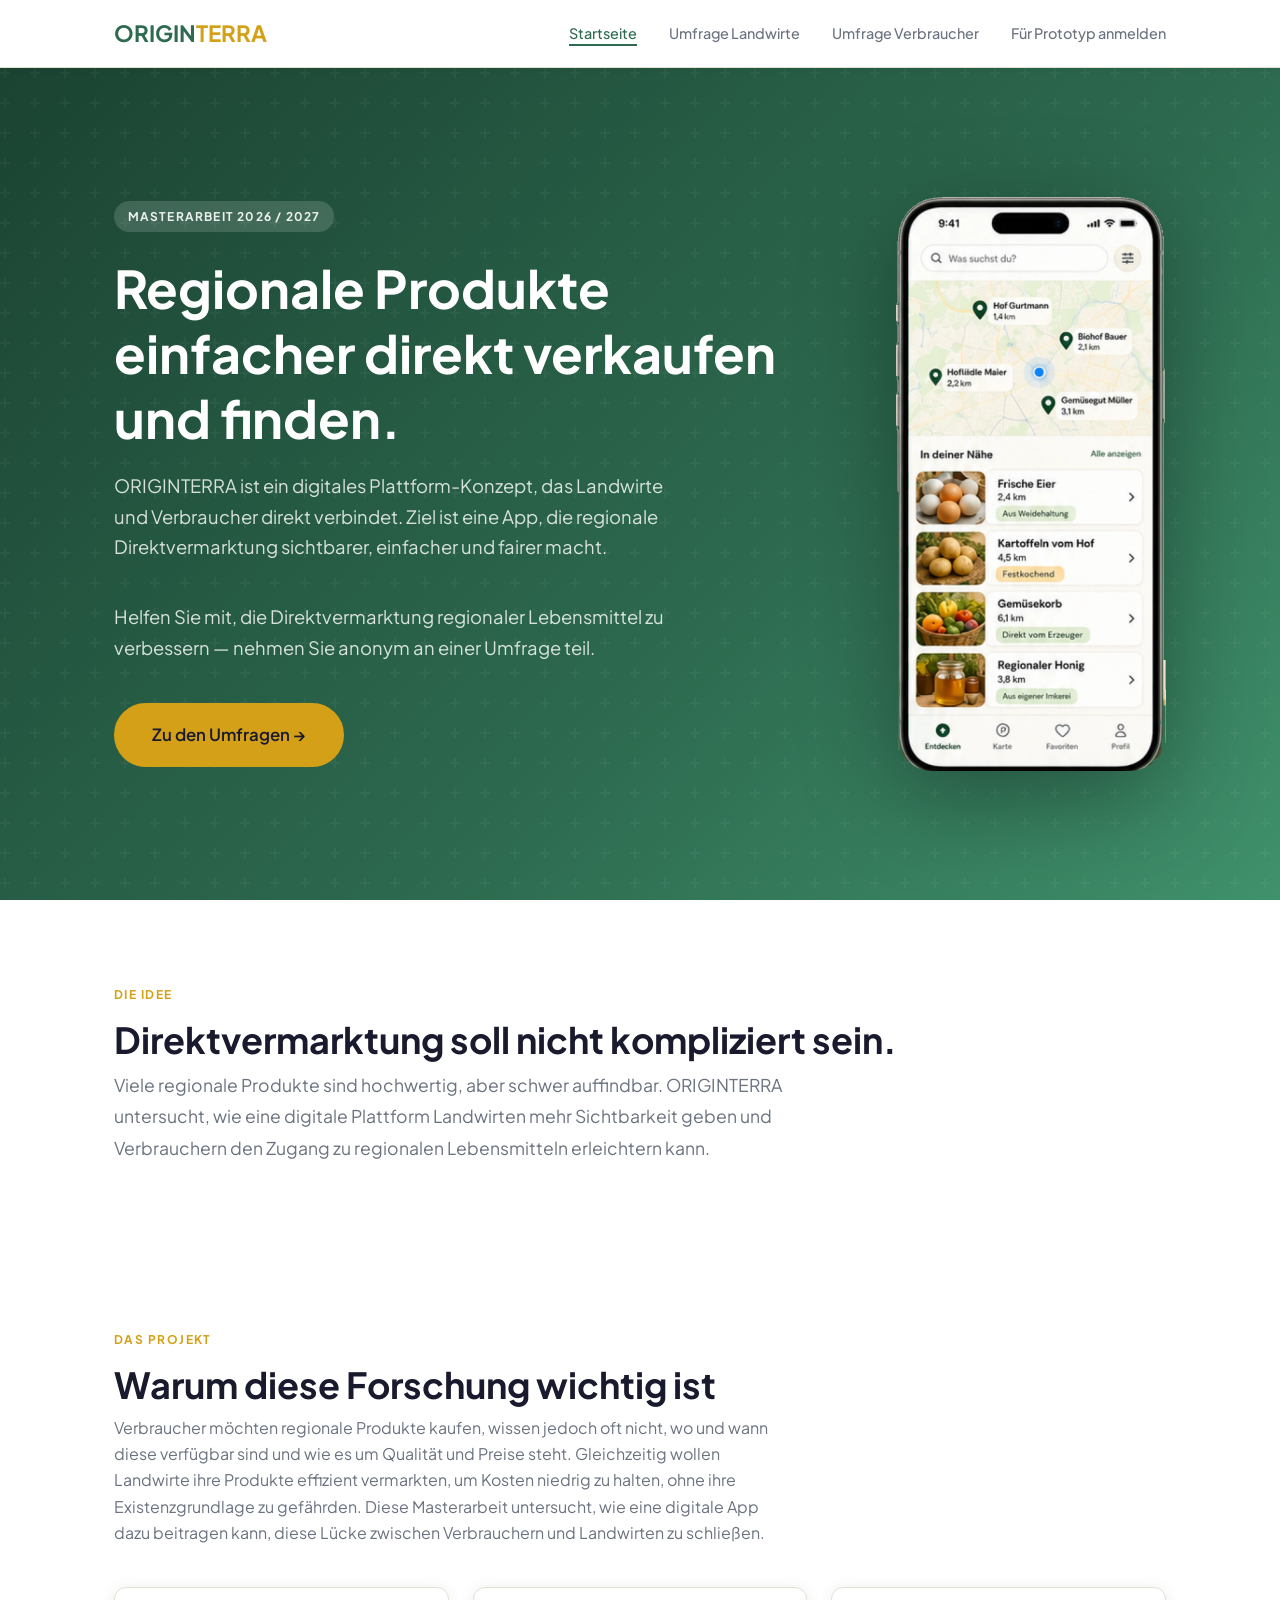
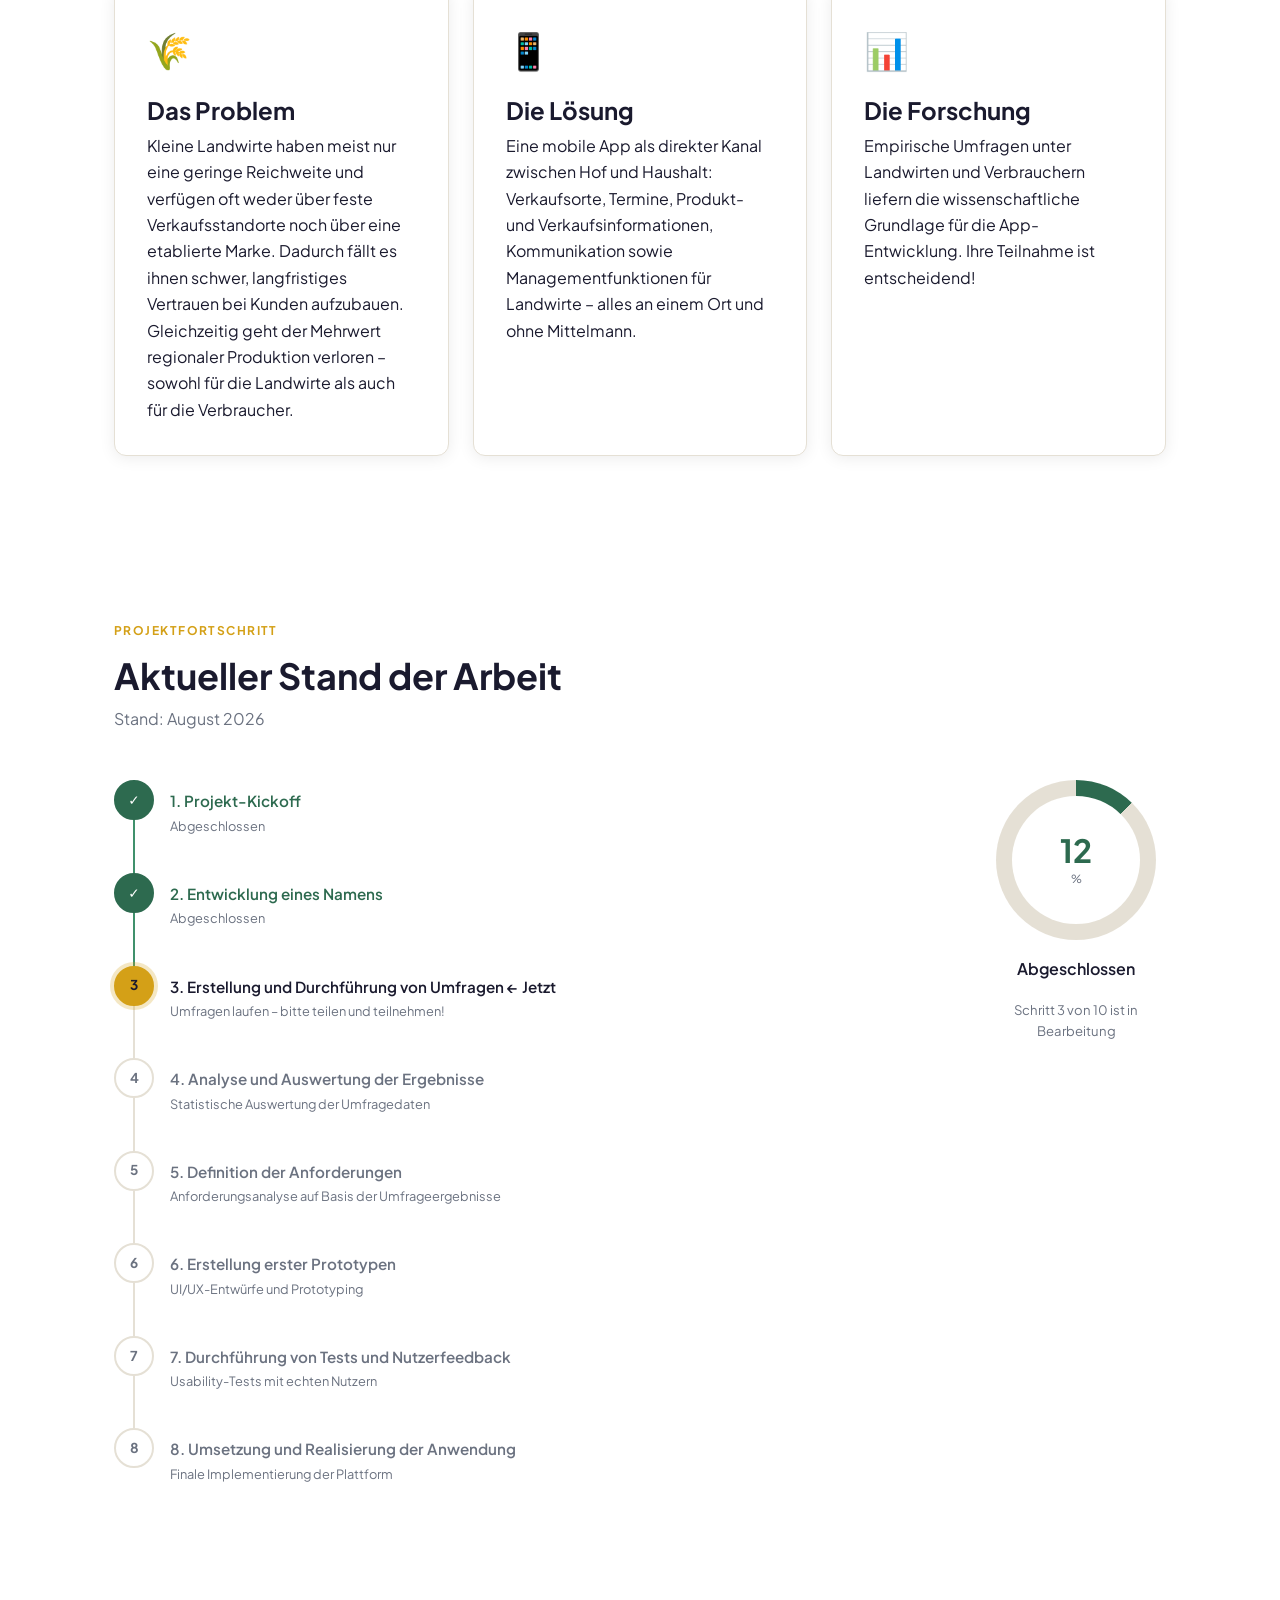
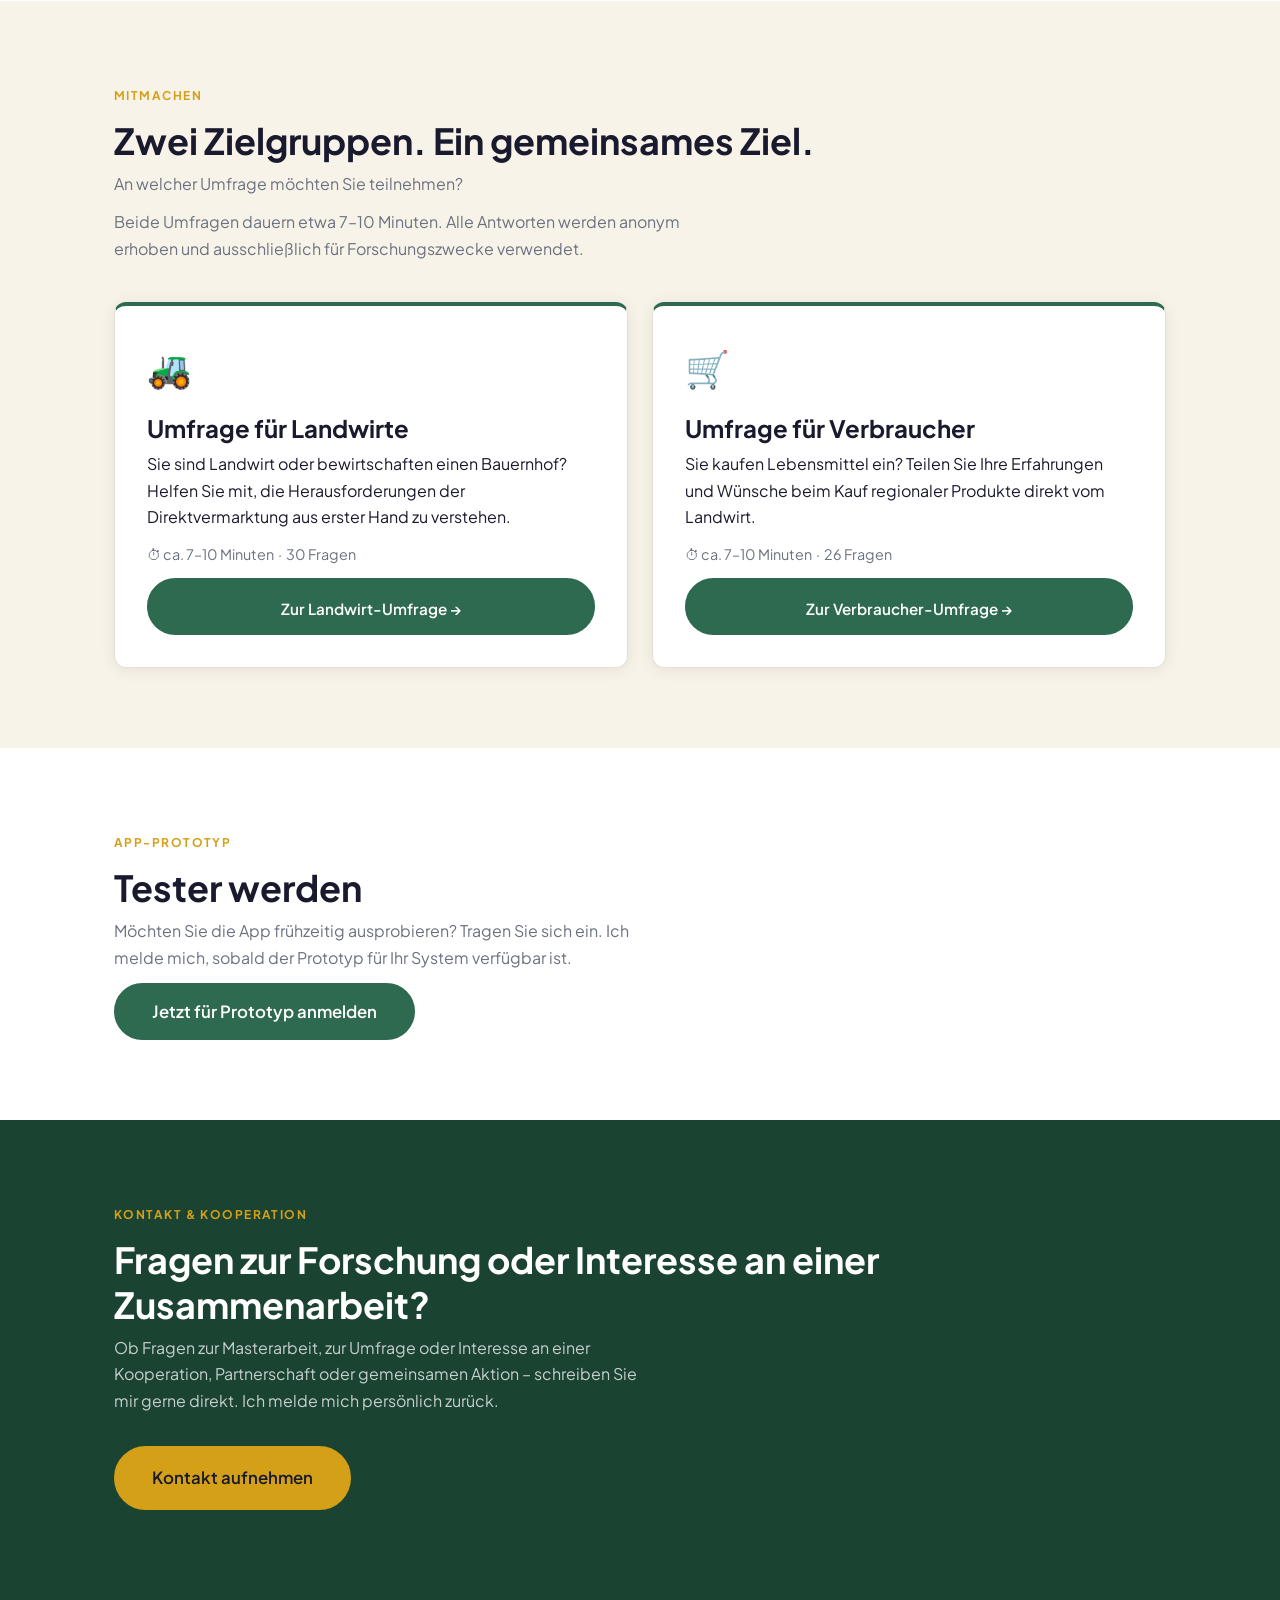
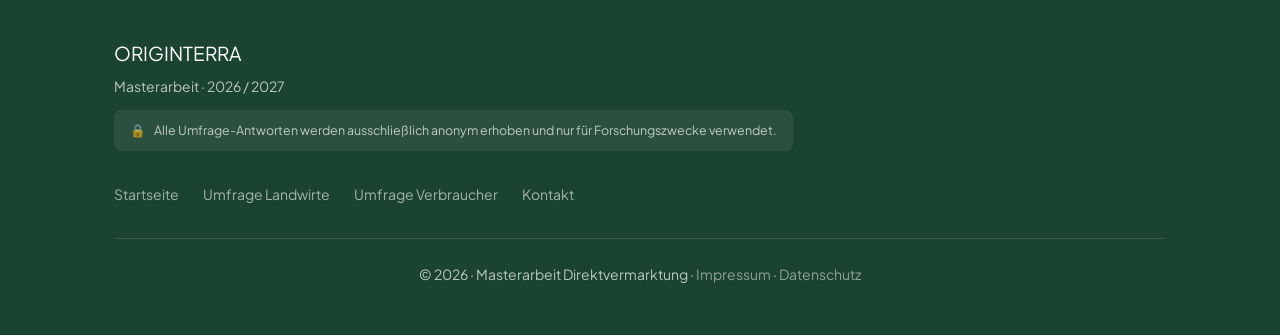
==== commit e9a8ca8f: "changes" ====
--- a/index.html
+++ b/index.html
@@ -135,7 +135,7 @@
   <div class="container">
     <span class="section-label">Projektfortschritt</span>
     <h2>Aktueller Stand der Arbeit</h2>
-    <p style="color: var(--color-text-muted); margin-bottom: 0;">Stand: Juni 2026</p>
+    <p style="color: var(--color-text-muted); margin-bottom: 0;">Stand: August 2026</p>
 
     <div class="progress-wrapper">
       <!-- stepper — set is-done / is-active / (no class) on each step -->
@@ -200,23 +200,7 @@
         <div class="stepper__step">
           <div class="stepper__circle">8</div>
           <div class="stepper__body">
-            <div class="stepper__label">8. Überarbeitung und Optimierung</div>
-            <div class="stepper__note">Iterative Verbesserung auf Basis des Feedbacks</div>
-          </div>
-        </div>
-
-        <div class="stepper__step">
-          <div class="stepper__circle">9</div>
-          <div class="stepper__body">
-            <div class="stepper__label">9. Dokumentation der Ergebnisse und Prozesse</div>
-            <div class="stepper__note">Wissenschaftliche Verschriftlichung</div>
-          </div>
-        </div>
-
-        <div class="stepper__step">
-          <div class="stepper__circle">10</div>
-          <div class="stepper__body">
-            <div class="stepper__label">10. Umsetzung und Realisierung der Anwendung</div>
+            <div class="stepper__label">8. Umsetzung und Realisierung der Anwendung</div>
             <div class="stepper__note">Finale Implementierung der Plattform</div>
           </div>
         </div>
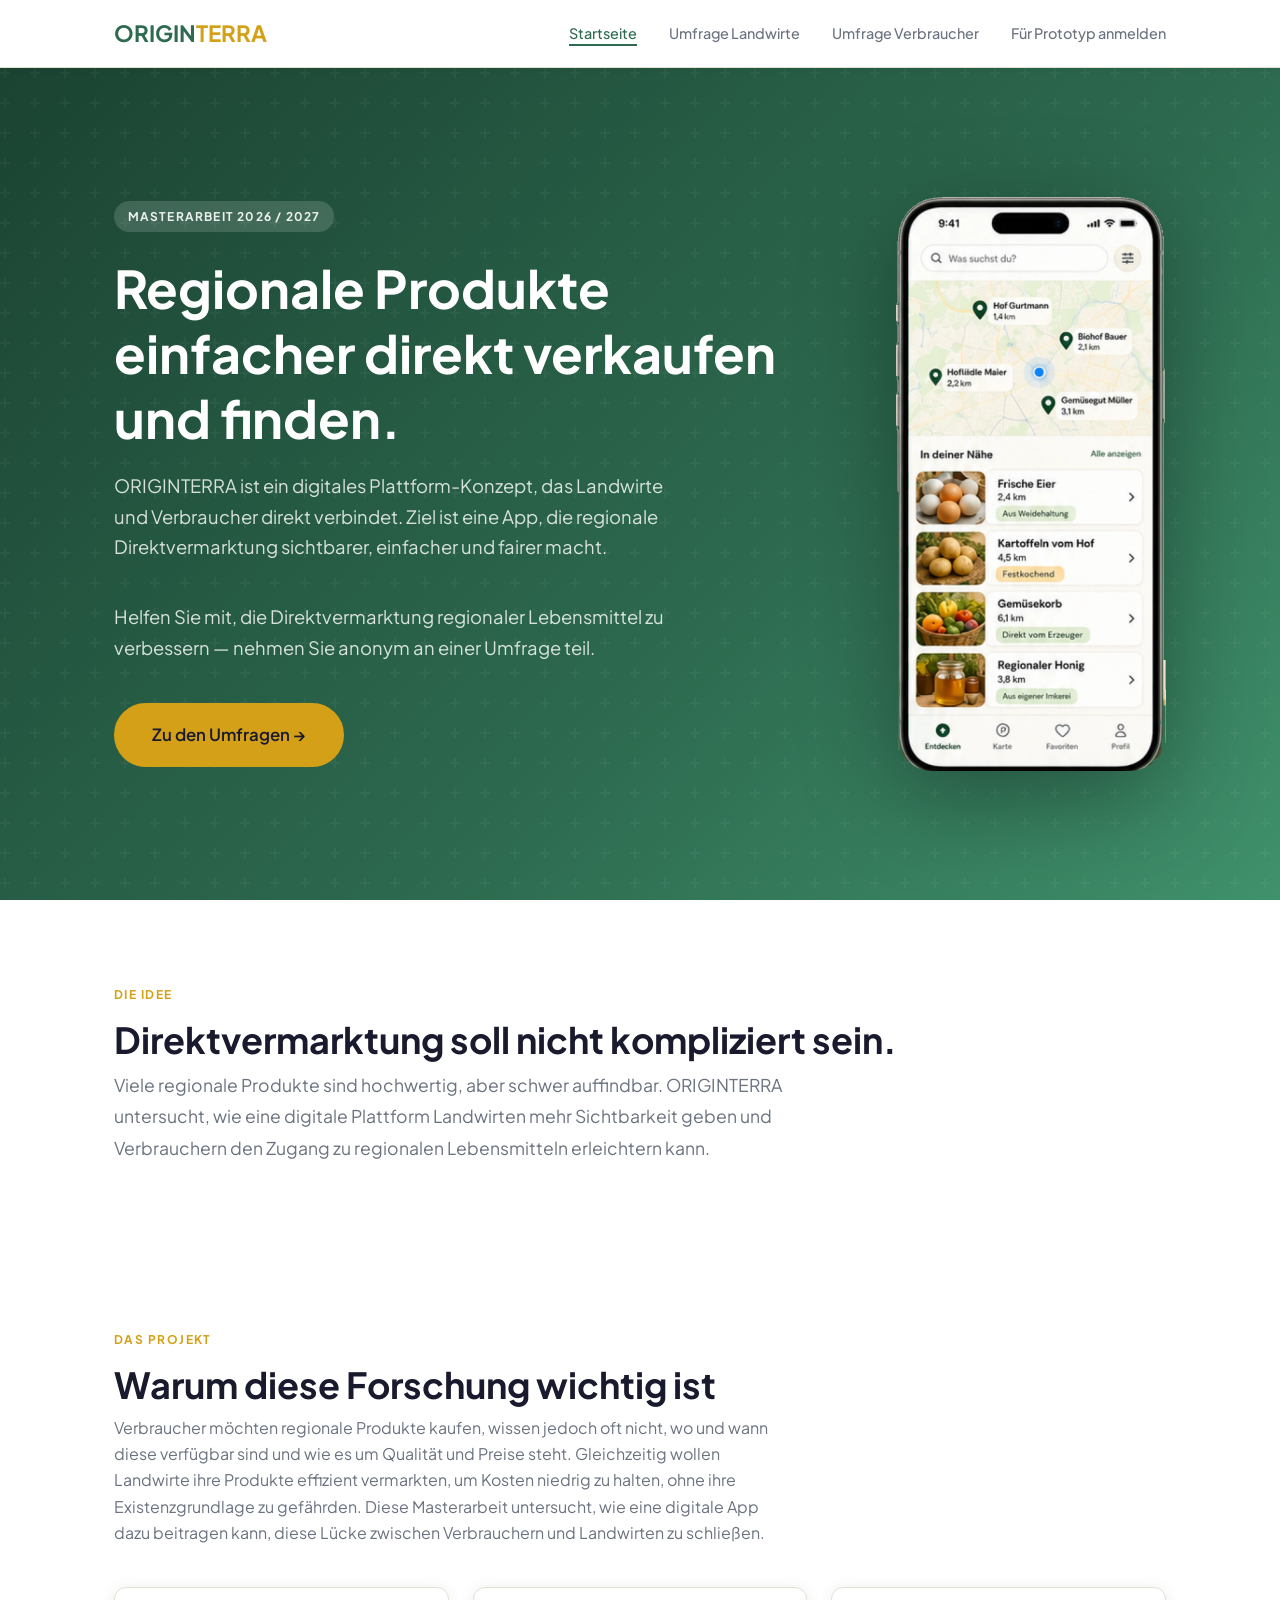
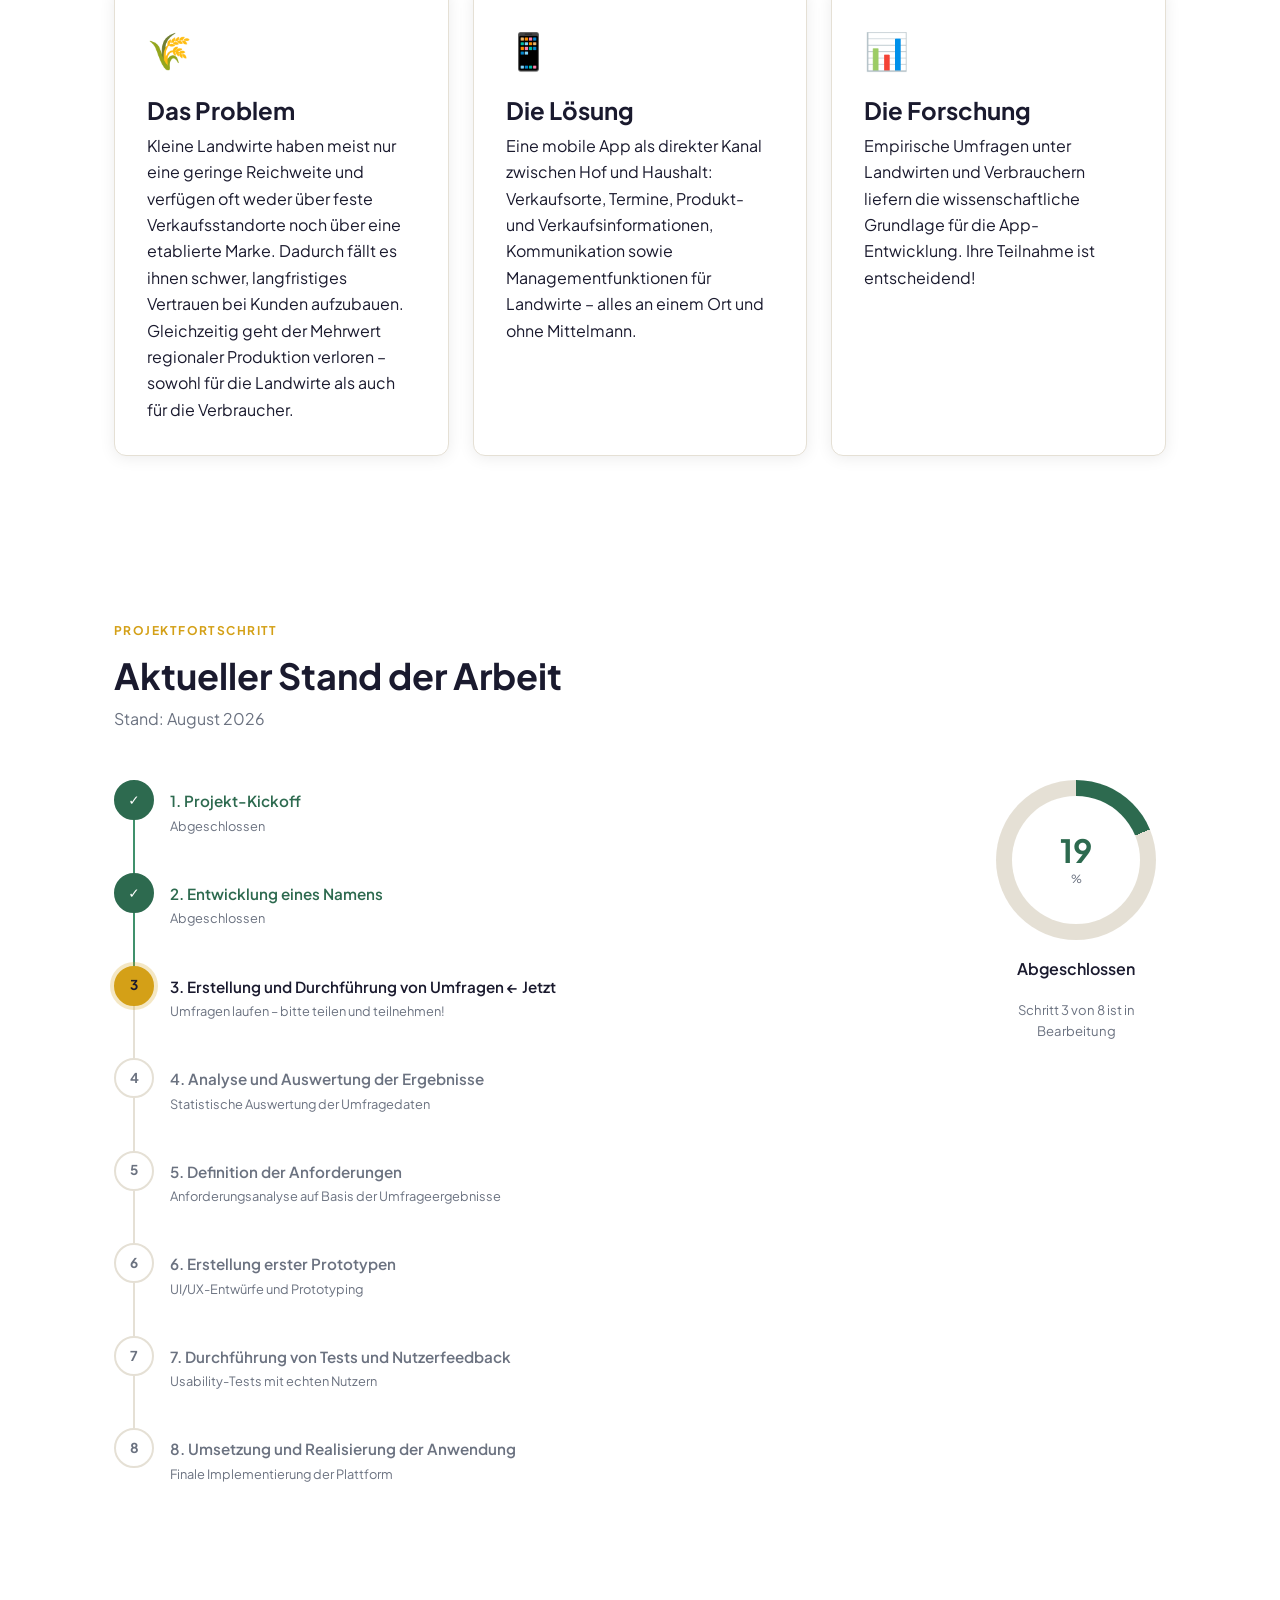
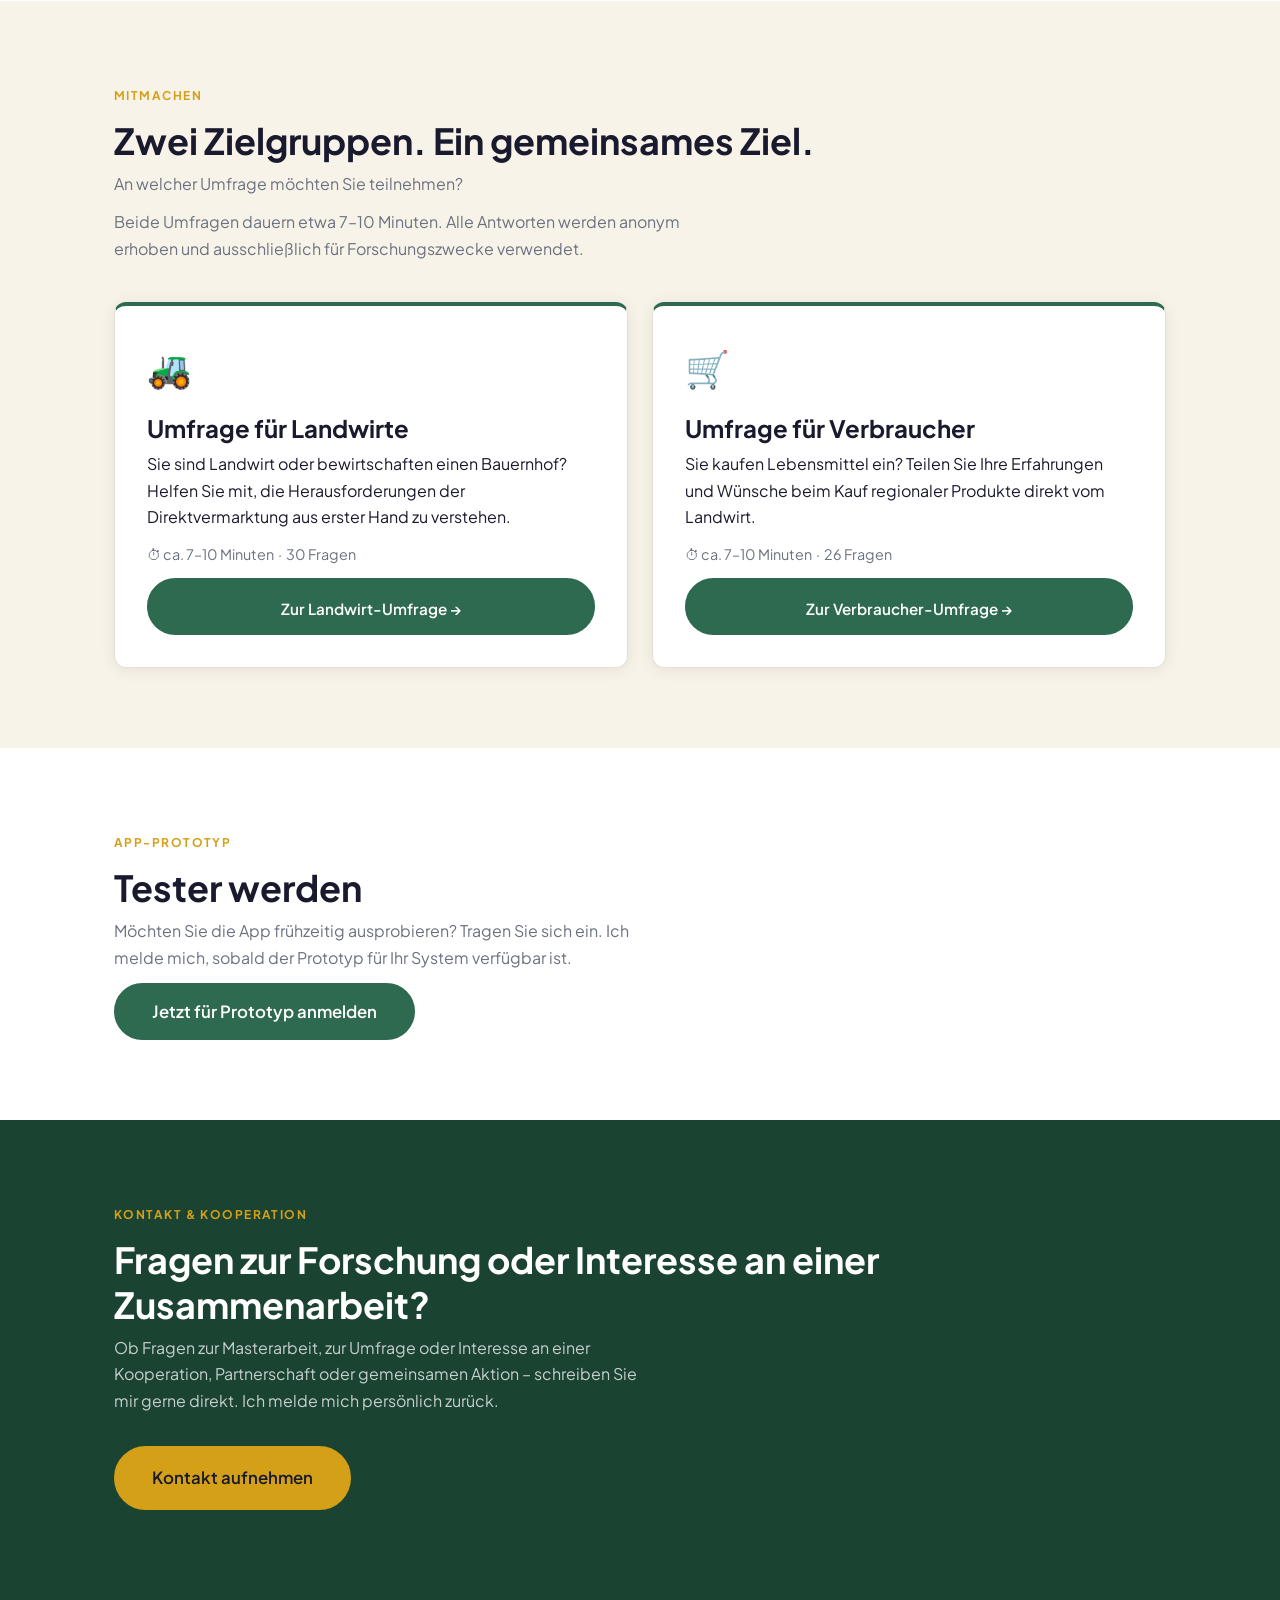
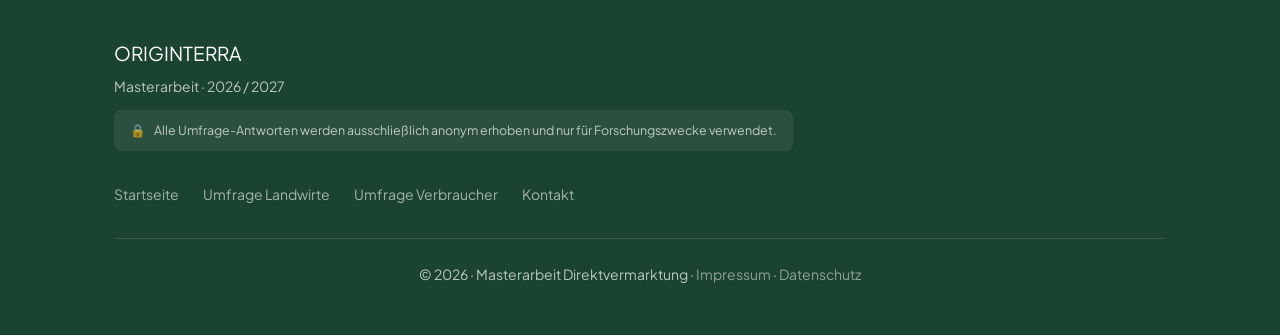
==== commit 887a7a45: "fix" ====
--- a/index.html
+++ b/index.html
@@ -209,15 +209,15 @@
 
       <!-- radial progress circle — set data-progress to current % -->
       <div class="progress-circle-wrap">
-        <div class="progress-circle" data-progress="20" style="--pct: 20%">
+        <div class="progress-circle" data-progress="25" style="--pct: 25%">
           <div class="progress-circle__text">
-            <div class="progress-circle__num">20</div>
+            <div class="progress-circle__num">25</div>
             <span class="progress-circle__sub">%</span>
           </div>
         </div>
         <div class="progress-circle__label">Abgeschlossen</div>
         <p style="font-size:0.82rem; color:var(--color-text-muted); text-align:center; max-width:160px;">
-          Schritt 3 von 10 ist in Bearbeitung
+          Schritt 3 von 8 ist in Bearbeitung
         </p>
       </div>
 
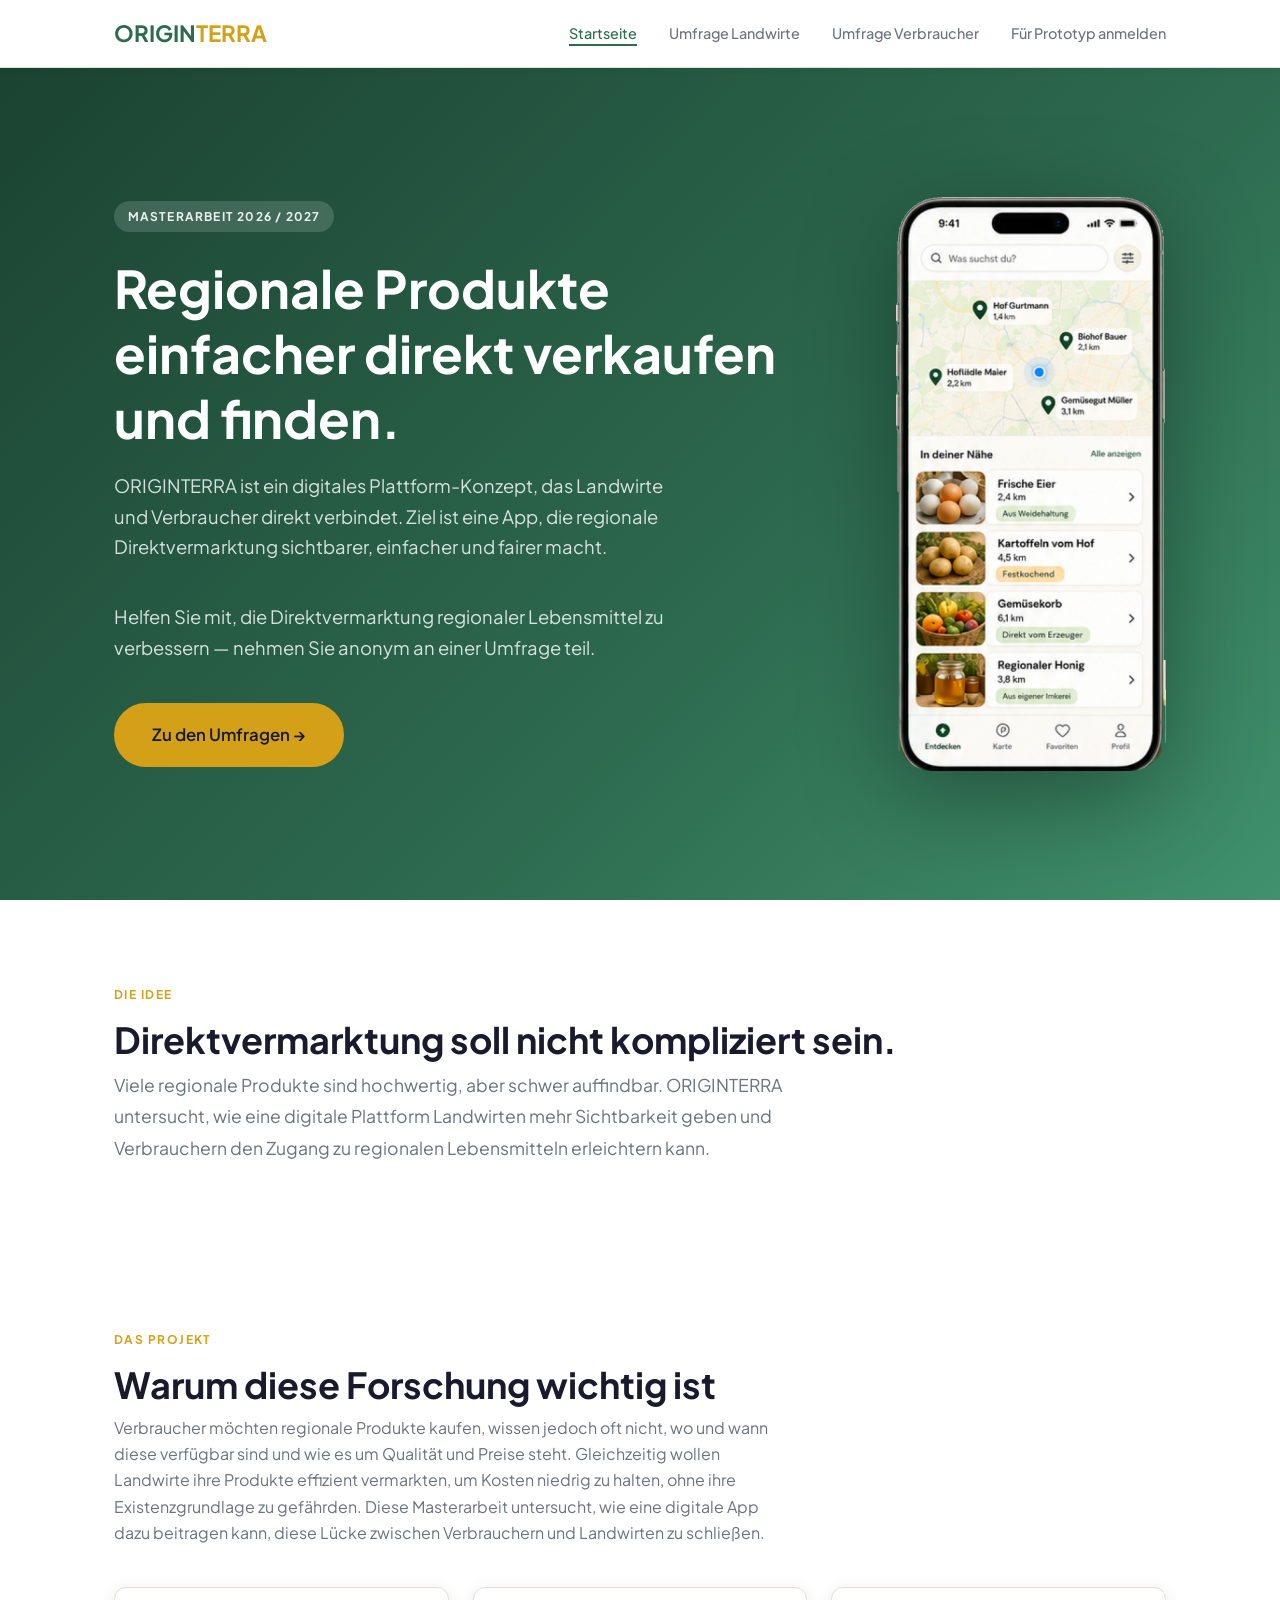
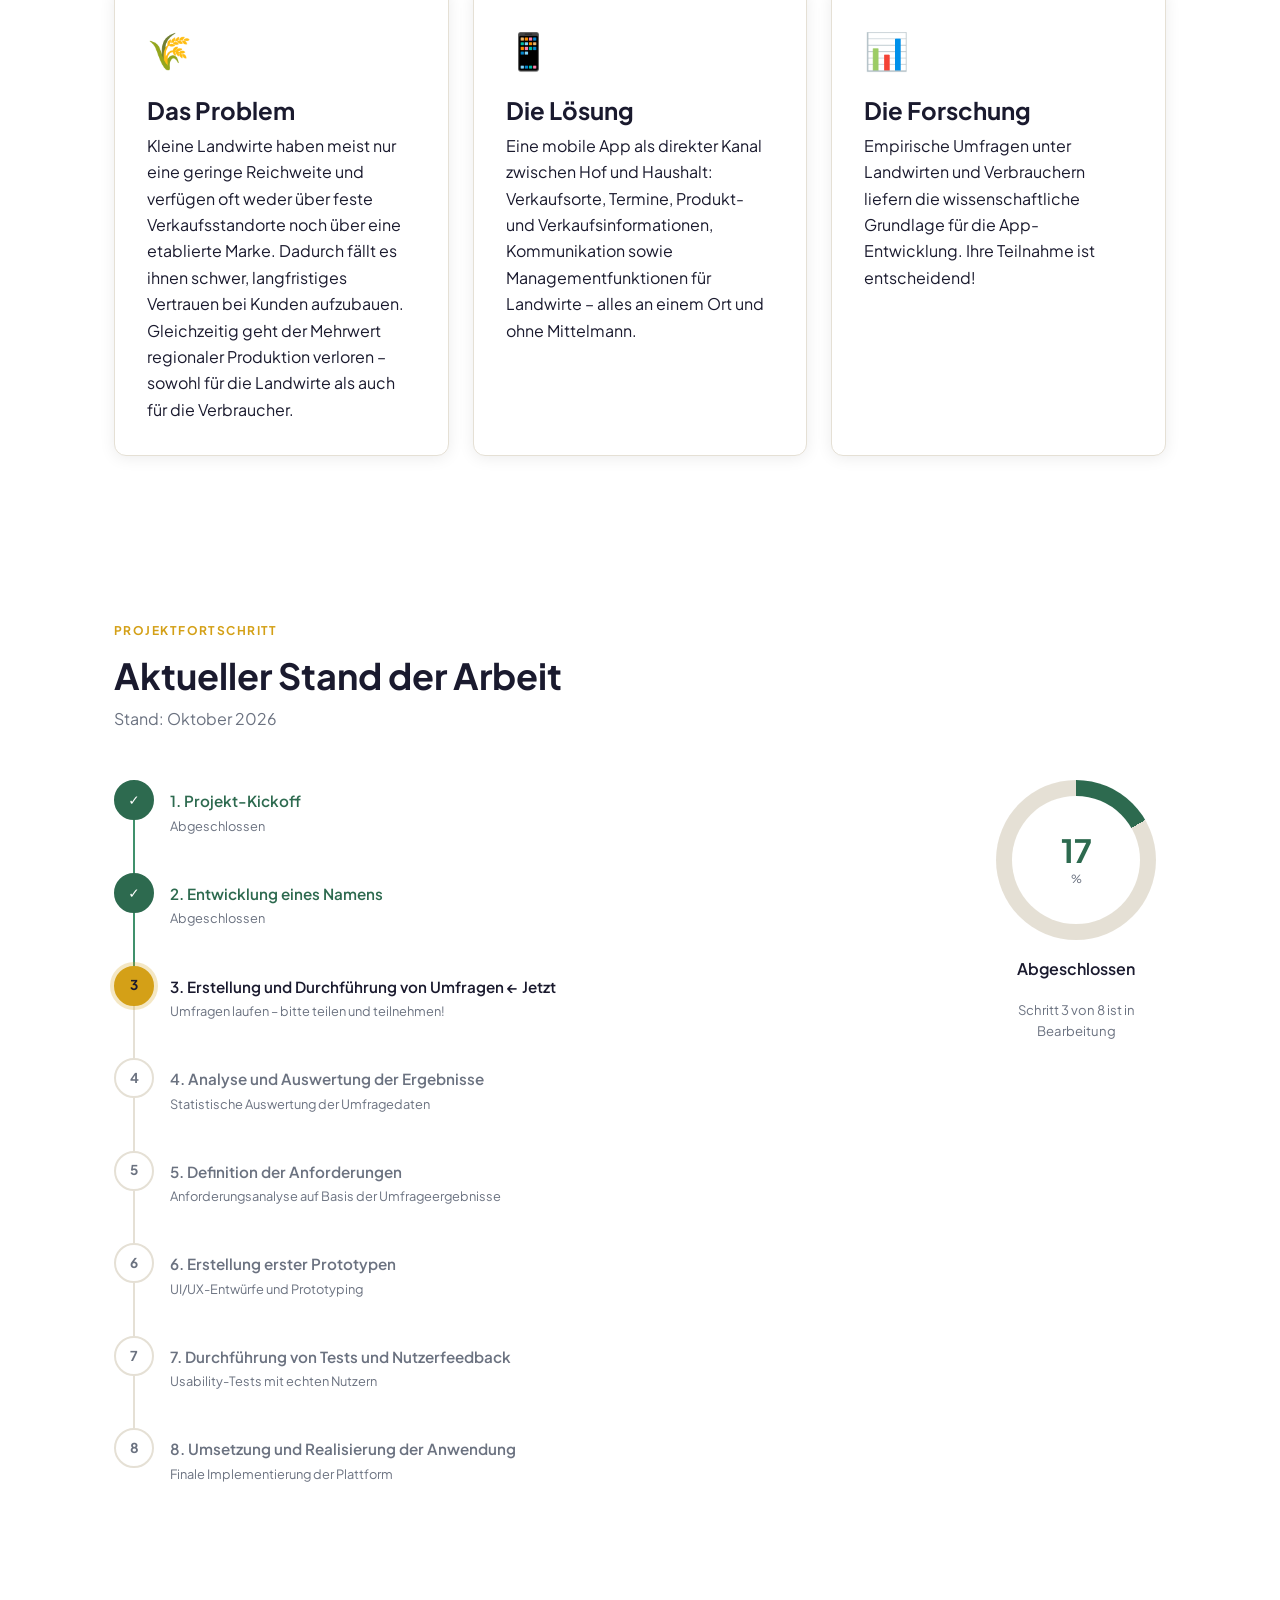
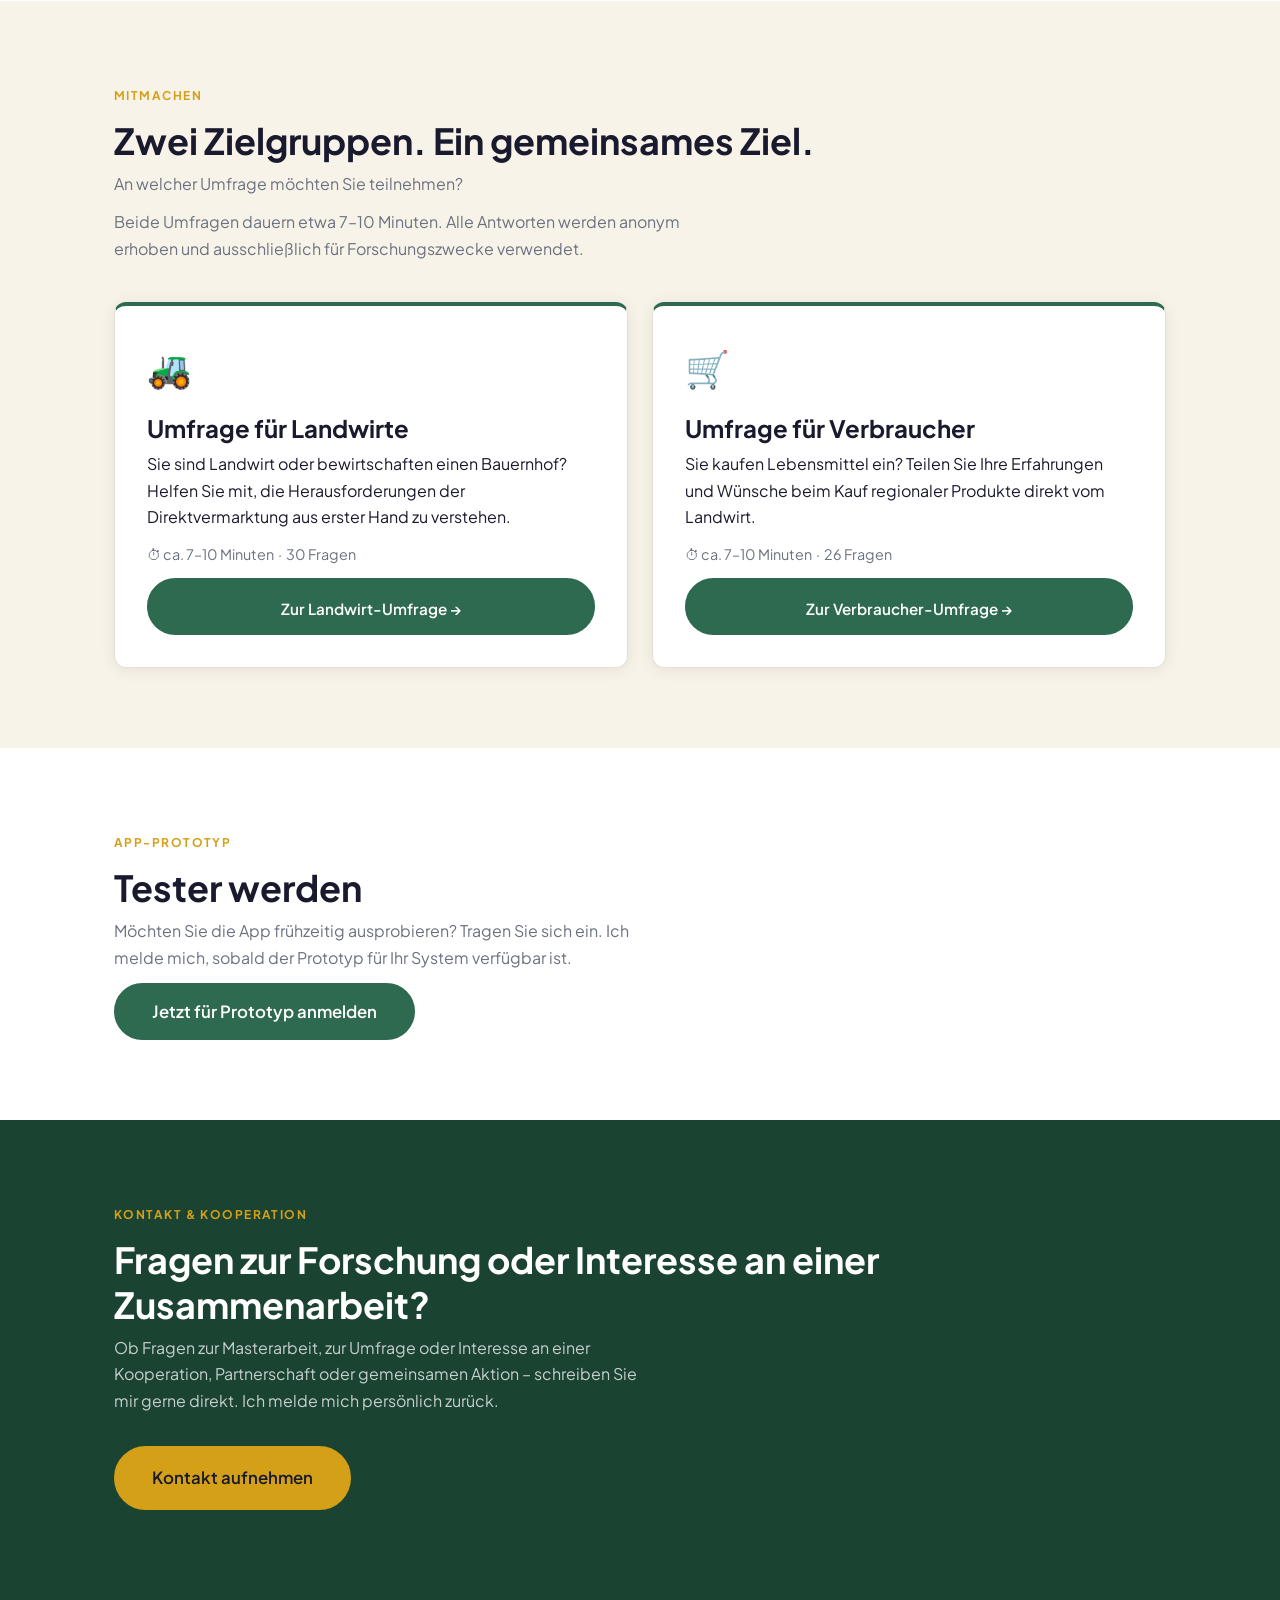
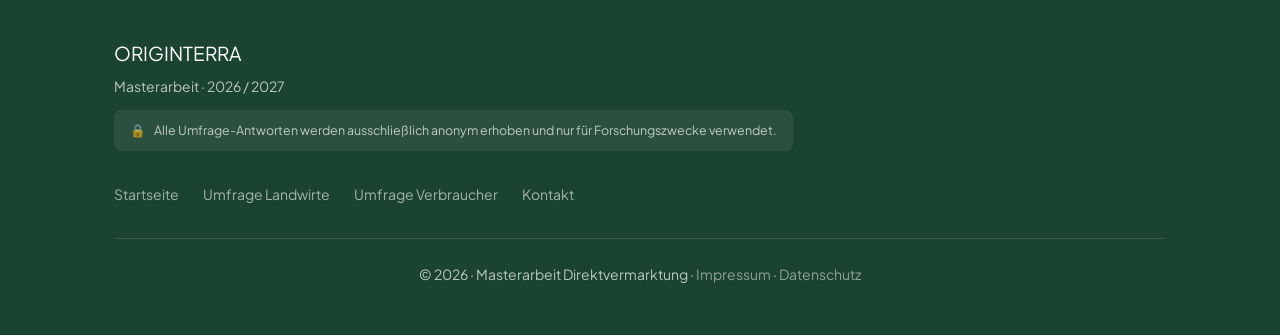
==== commit 951d20ea: "adjusted month" ====
--- a/index.html
+++ b/index.html
@@ -135,7 +135,7 @@
   <div class="container">
     <span class="section-label">Projektfortschritt</span>
     <h2>Aktueller Stand der Arbeit</h2>
-    <p style="color: var(--color-text-muted); margin-bottom: 0;">Stand: August 2026</p>
+    <p style="color: var(--color-text-muted); margin-bottom: 0;">Stand: Oktober 2026</p>
 
     <div class="progress-wrapper">
       <!-- stepper — set is-done / is-active / (no class) on each step -->
--- a/css/styles.css
+++ b/css/styles.css
@@ -294,14 +294,6 @@
   padding-block: 5rem;
 }
 
-.hero::before {
-  content: '';
-  position: absolute;
-  inset: 0;
-  background: url("data:image/svg+xml,%3Csvg width='60' height='60' viewBox='0 0 60 60' xmlns='http://www.w3.org/2000/svg'%3E%3Cg fill='none' fill-rule='evenodd'%3E%3Cg fill='%23ffffff' fill-opacity='0.04'%3E%3Cpath d='M36 34v-4h-2v4h-4v2h4v4h2v-4h4v-2h-4zm0-30V0h-2v4h-4v2h4v4h2V6h4V4h-4zM6 34v-4H4v4H0v2h4v4h2v-4h4v-2H6zM6 4V0H4v4H0v2h4v4h2V6h4V4H6z'/%3E%3C/g%3E%3C/g%3E%3C/svg%3E");
-  pointer-events: none;
-}
-
 .hero__inner {
   position: relative;
   z-index: 1;
